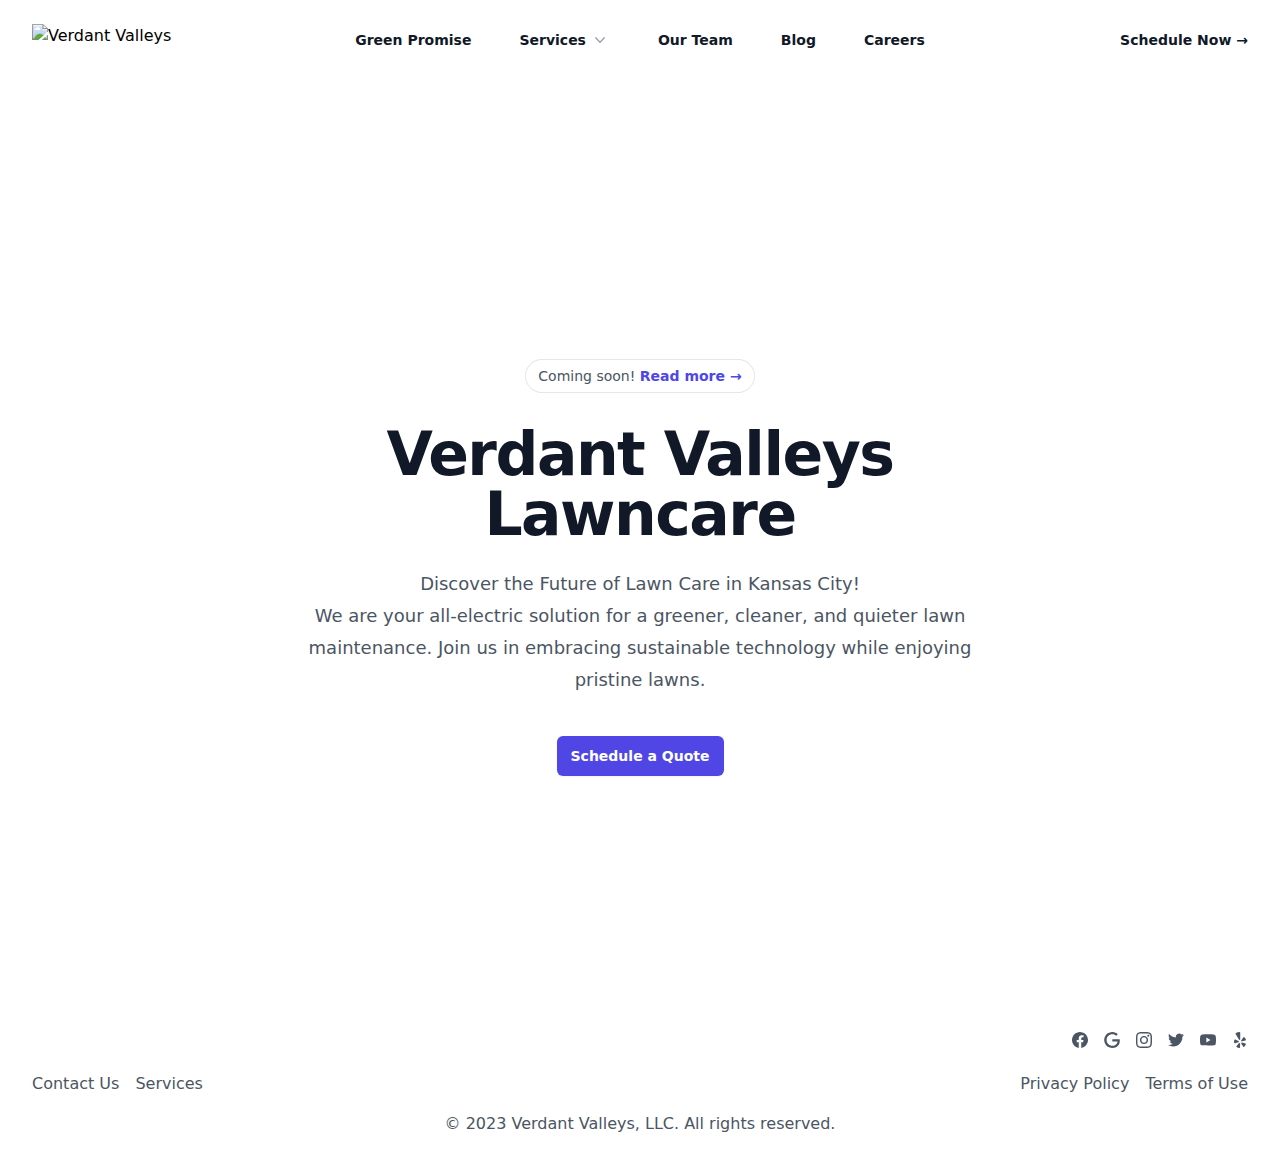
==== index.html @ 3cf2aad4 "Updates" ====
<!DOCTYPE html><html><head><meta charSet="utf-8"/><meta http-equiv="x-ua-compatible" content="ie=edge"/><meta name="viewport" content="width=device-width, initial-scale=1, shrink-to-fit=no"/><meta name="generator" content="Gatsby 5.12.3"/><style data-href="/verdantvalleyslawn/styles.fe862fe9e661f8cfde72.css" data-identity="gatsby-global-css">/*
! tailwindcss v3.3.3 | MIT License | https://tailwindcss.com
*/*,:after,:before{border:0 solid #e5e7eb;box-sizing:border-box}:after,:before{--tw-content:""}html{-webkit-text-size-adjust:100%;font-feature-settings:normal;font-family:ui-sans-serif,system-ui,-apple-system,BlinkMacSystemFont,Segoe UI,Roboto,Helvetica Neue,Arial,Noto Sans,sans-serif,Apple Color Emoji,Segoe UI Emoji,Segoe UI Symbol,Noto Color Emoji;font-variation-settings:normal;line-height:1.5;-moz-tab-size:4;-o-tab-size:4;tab-size:4}body{line-height:inherit;margin:0}hr{border-top-width:1px;color:inherit;height:0}abbr:where([title]){-webkit-text-decoration:underline dotted;text-decoration:underline dotted}h1,h2,h3,h4,h5,h6{font-size:inherit;font-weight:inherit}a{color:inherit;text-decoration:inherit}b,strong{font-weight:bolder}code,kbd,pre,samp{font-family:ui-monospace,SFMono-Regular,Menlo,Monaco,Consolas,Liberation Mono,Courier New,monospace;font-size:1em}small{font-size:80%}sub,sup{font-size:75%;line-height:0;position:relative;vertical-align:baseline}sub{bottom:-.25em}sup{top:-.5em}table{border-collapse:collapse;border-color:inherit;text-indent:0}button,input,optgroup,select,textarea{font-feature-settings:inherit;color:inherit;font-family:inherit;font-size:100%;font-variation-settings:inherit;font-weight:inherit;line-height:inherit;margin:0;padding:0}button,select{text-transform:none}[type=button],[type=reset],[type=submit],button{-webkit-appearance:button;background-color:transparent;background-image:none}:-moz-focusring{outline:auto}:-moz-ui-invalid{box-shadow:none}progress{vertical-align:baseline}::-webkit-inner-spin-button,::-webkit-outer-spin-button{height:auto}[type=search]{-webkit-appearance:textfield;outline-offset:-2px}::-webkit-search-decoration{-webkit-appearance:none}::-webkit-file-upload-button{-webkit-appearance:button;font:inherit}summary{display:list-item}blockquote,dd,dl,figure,h1,h2,h3,h4,h5,h6,hr,p,pre{margin:0}fieldset{margin:0}fieldset,legend{padding:0}menu,ol,ul{list-style:none;margin:0;padding:0}dialog{padding:0}textarea{resize:vertical}input::-moz-placeholder,textarea::-moz-placeholder{color:#9ca3af;opacity:1}input::placeholder,textarea::placeholder{color:#9ca3af;opacity:1}[role=button],button{cursor:pointer}:disabled{cursor:default}audio,canvas,embed,iframe,img,object,svg,video{display:block;vertical-align:middle}img,video{height:auto;max-width:100%}[hidden]{display:none}*,:after,:before{--tw-border-spacing-x:0;--tw-border-spacing-y:0;--tw-translate-x:0;--tw-translate-y:0;--tw-rotate:0;--tw-skew-x:0;--tw-skew-y:0;--tw-scale-x:1;--tw-scale-y:1;--tw-pan-x: ;--tw-pan-y: ;--tw-pinch-zoom: ;--tw-scroll-snap-strictness:proximity;--tw-gradient-from-position: ;--tw-gradient-via-position: ;--tw-gradient-to-position: ;--tw-ordinal: ;--tw-slashed-zero: ;--tw-numeric-figure: ;--tw-numeric-spacing: ;--tw-numeric-fraction: ;--tw-ring-inset: ;--tw-ring-offset-width:0px;--tw-ring-offset-color:#fff;--tw-ring-color:rgba(59,130,246,.5);--tw-ring-offset-shadow:0 0 #0000;--tw-ring-shadow:0 0 #0000;--tw-shadow:0 0 #0000;--tw-shadow-colored:0 0 #0000;--tw-blur: ;--tw-brightness: ;--tw-contrast: ;--tw-grayscale: ;--tw-hue-rotate: ;--tw-invert: ;--tw-saturate: ;--tw-sepia: ;--tw-drop-shadow: ;--tw-backdrop-blur: ;--tw-backdrop-brightness: ;--tw-backdrop-contrast: ;--tw-backdrop-grayscale: ;--tw-backdrop-hue-rotate: ;--tw-backdrop-invert: ;--tw-backdrop-opacity: ;--tw-backdrop-saturate: ;--tw-backdrop-sepia: }::backdrop{--tw-border-spacing-x:0;--tw-border-spacing-y:0;--tw-translate-x:0;--tw-translate-y:0;--tw-rotate:0;--tw-skew-x:0;--tw-skew-y:0;--tw-scale-x:1;--tw-scale-y:1;--tw-pan-x: ;--tw-pan-y: ;--tw-pinch-zoom: ;--tw-scroll-snap-strictness:proximity;--tw-gradient-from-position: ;--tw-gradient-via-position: ;--tw-gradient-to-position: ;--tw-ordinal: ;--tw-slashed-zero: ;--tw-numeric-figure: ;--tw-numeric-spacing: ;--tw-numeric-fraction: ;--tw-ring-inset: ;--tw-ring-offset-width:0px;--tw-ring-offset-color:#fff;--tw-ring-color:rgba(59,130,246,.5);--tw-ring-offset-shadow:0 0 #0000;--tw-ring-shadow:0 0 #0000;--tw-shadow:0 0 #0000;--tw-shadow-colored:0 0 #0000;--tw-blur: ;--tw-brightness: ;--tw-contrast: ;--tw-grayscale: ;--tw-hue-rotate: ;--tw-invert: ;--tw-saturate: ;--tw-sepia: ;--tw-drop-shadow: ;--tw-backdrop-blur: ;--tw-backdrop-brightness: ;--tw-backdrop-contrast: ;--tw-backdrop-grayscale: ;--tw-backdrop-hue-rotate: ;--tw-backdrop-invert: ;--tw-backdrop-opacity: ;--tw-backdrop-saturate: ;--tw-backdrop-sepia: }.container{width:100%}@media (min-width:640px){.container{max-width:640px}}@media (min-width:768px){.container{max-width:768px}}@media (min-width:1024px){.container{max-width:1024px}}@media (min-width:1280px){.container{max-width:1280px}}@media (min-width:1536px){.container{max-width:1536px}}.sr-only{clip:rect(0,0,0,0);border-width:0;height:1px;margin:-1px;overflow:hidden;padding:0;position:absolute;white-space:nowrap;width:1px}.fixed{position:fixed}.absolute{position:absolute}.relative{position:relative}.inset-0{inset:0}.inset-y-0{bottom:0;top:0}.-left-8{left:-2rem}.right-0{right:0}.top-full{top:100%}.isolate{isolation:isolate}.z-10{z-index:10}.-m-1{margin:-.25rem}.-m-1\.5{margin:-.375rem}.-m-2{margin:-.5rem}.-m-2\.5{margin:-.625rem}.-mx-3{margin-left:-.75rem;margin-right:-.75rem}.-my-6{margin-bottom:-1.5rem;margin-top:-1.5rem}.mx-auto{margin-left:auto;margin-right:auto}.mb-4{margin-bottom:1rem}.mt-1{margin-top:.25rem}.mt-10{margin-top:2.5rem}.mt-2{margin-top:.5rem}.mt-3{margin-top:.75rem}.mt-6{margin-top:1.5rem}.block{display:block}.flex{display:flex}.inline-flex{display:inline-flex}.flow-root{display:flow-root}.grid{display:grid}.hidden{display:none}.h-11{height:2.75rem}.h-5{height:1.25rem}.h-6{height:1.5rem}.h-8{height:2rem}.min-h-screen{min-height:100vh}.w-11{width:2.75rem}.w-5{width:1.25rem}.w-6{width:1.5rem}.w-auto{width:auto}.w-full{width:100%}.w-screen{width:100vw}.max-w-2xl{max-width:42rem}.max-w-7xl{max-width:80rem}.max-w-md{max-width:28rem}.flex-auto{flex:1 1 auto}.flex-none{flex:none}.flex-grow{flex-grow:1}.translate-y-0{--tw-translate-y:0px}.translate-y-0,.translate-y-1{transform:translate(var(--tw-translate-x),var(--tw-translate-y)) rotate(var(--tw-rotate)) skewX(var(--tw-skew-x)) skewY(var(--tw-skew-y)) scaleX(var(--tw-scale-x)) scaleY(var(--tw-scale-y))}.translate-y-1{--tw-translate-y:0.25rem}.rotate-180{--tw-rotate:180deg;transform:translate(var(--tw-translate-x),var(--tw-translate-y)) rotate(var(--tw-rotate)) skewX(var(--tw-skew-x)) skewY(var(--tw-skew-y)) scaleX(var(--tw-scale-x)) scaleY(var(--tw-scale-y))}.grid-cols-2{grid-template-columns:repeat(2,minmax(0,1fr))}.flex-col{flex-direction:column}.items-center{align-items:center}.justify-center{justify-content:center}.justify-between{justify-content:space-between}.gap-x-1{-moz-column-gap:.25rem;column-gap:.25rem}.gap-x-2{-moz-column-gap:.5rem;column-gap:.5rem}.gap-x-2\.5{-moz-column-gap:.625rem;column-gap:.625rem}.gap-x-6{-moz-column-gap:1.5rem;column-gap:1.5rem}.space-x-4>:not([hidden])~:not([hidden]){--tw-space-x-reverse:0;margin-left:calc(1rem*(1 - var(--tw-space-x-reverse)));margin-right:calc(1rem*var(--tw-space-x-reverse))}.space-y-2>:not([hidden])~:not([hidden]){--tw-space-y-reverse:0;margin-bottom:calc(.5rem*var(--tw-space-y-reverse));margin-top:calc(.5rem*(1 - var(--tw-space-y-reverse)))}.divide-x>:not([hidden])~:not([hidden]){--tw-divide-x-reverse:0;border-left-width:calc(1px*(1 - var(--tw-divide-x-reverse)));border-right-width:calc(1px*var(--tw-divide-x-reverse))}.divide-y>:not([hidden])~:not([hidden]){--tw-divide-y-reverse:0;border-bottom-width:calc(1px*var(--tw-divide-y-reverse));border-top-width:calc(1px*(1 - var(--tw-divide-y-reverse)))}.divide-gray-500\/10>:not([hidden])~:not([hidden]){border-color:hsla(220,9%,46%,.1)}.divide-gray-900\/5>:not([hidden])~:not([hidden]){border-color:rgba(17,24,39,.05)}.overflow-hidden{overflow:hidden}.overflow-y-auto{overflow-y:auto}.rounded-3xl{border-radius:1.5rem}.rounded-full{border-radius:9999px}.rounded-lg{border-radius:.5rem}.rounded-md{border-radius:.375rem}.bg-gray-50{--tw-bg-opacity:1;background-color:rgb(249 250 251/var(--tw-bg-opacity))}.bg-indigo-600{--tw-bg-opacity:1;background-color:rgb(79 70 229/var(--tw-bg-opacity))}.bg-white{--tw-bg-opacity:1;background-color:rgb(255 255 255/var(--tw-bg-opacity))}.bg-gradient-to-r{background-image:linear-gradient(to right,var(--tw-gradient-stops))}.from-blue-500{--tw-gradient-from:#3b82f6 var(--tw-gradient-from-position);--tw-gradient-to:rgba(59,130,246,0) var(--tw-gradient-to-position);--tw-gradient-stops:var(--tw-gradient-from),var(--tw-gradient-to)}.to-purple-500{--tw-gradient-to:#a855f7 var(--tw-gradient-to-position)}.p-1{padding:.25rem}.p-1\.5{padding:.375rem}.p-2{padding:.5rem}.p-2\.5{padding:.625rem}.p-3{padding:.75rem}.p-4{padding:1rem}.p-6{padding:1.5rem}.p-8{padding:2rem}.px-3{padding-left:.75rem;padding-right:.75rem}.px-3\.5{padding-left:.875rem;padding-right:.875rem}.px-6{padding-left:1.5rem;padding-right:1.5rem}.py-1{padding-bottom:.25rem;padding-top:.25rem}.py-2{padding-bottom:.5rem;padding-top:.5rem}.py-2\.5{padding-bottom:.625rem;padding-top:.625rem}.py-32{padding-bottom:8rem;padding-top:8rem}.py-6{padding-bottom:1.5rem;padding-top:1.5rem}.pb-4{padding-bottom:1rem}.pl-3{padding-left:.75rem}.pl-6{padding-left:1.5rem}.pr-3{padding-right:.75rem}.pr-3\.5{padding-right:.875rem}.pt-14{padding-top:3.5rem}.pt-4{padding-top:1rem}.text-center{text-align:center}.text-2xl{font-size:1.5rem;line-height:2rem}.text-4xl{font-size:2.25rem;line-height:2.5rem}.text-6xl{font-size:3.75rem;line-height:1}.text-base{font-size:1rem;line-height:1.5rem}.text-lg{font-size:1.125rem;line-height:1.75rem}.text-sm{font-size:.875rem;line-height:1.25rem}.font-bold{font-weight:700}.font-semibold{font-weight:600}.leading-6{line-height:1.5rem}.leading-7{line-height:1.75rem}.leading-8{line-height:2rem}.tracking-tight{letter-spacing:-.025em}.text-blue-300{--tw-text-opacity:1;color:rgb(147 197 253/var(--tw-text-opacity))}.text-gray-400{--tw-text-opacity:1;color:rgb(156 163 175/var(--tw-text-opacity))}.text-gray-600{--tw-text-opacity:1;color:rgb(75 85 99/var(--tw-text-opacity))}.text-gray-700{--tw-text-opacity:1;color:rgb(55 65 81/var(--tw-text-opacity))}.text-gray-900{--tw-text-opacity:1;color:rgb(17 24 39/var(--tw-text-opacity))}.text-indigo-600{--tw-text-opacity:1;color:rgb(79 70 229/var(--tw-text-opacity))}.text-white{--tw-text-opacity:1;color:rgb(255 255 255/var(--tw-text-opacity))}.opacity-0{opacity:0}.opacity-100{opacity:1}.shadow-lg{--tw-shadow:0 10px 15px -3px rgba(0,0,0,.1),0 4px 6px -4px rgba(0,0,0,.1);--tw-shadow-colored:0 10px 15px -3px var(--tw-shadow-color),0 4px 6px -4px var(--tw-shadow-color)}.shadow-lg,.shadow-sm{box-shadow:var(--tw-ring-offset-shadow,0 0 #0000),var(--tw-ring-shadow,0 0 #0000),var(--tw-shadow)}.shadow-sm{--tw-shadow:0 1px 2px 0 rgba(0,0,0,.05);--tw-shadow-colored:0 1px 2px 0 var(--tw-shadow-color)}.ring-1{--tw-ring-offset-shadow:var(--tw-ring-inset) 0 0 0 var(--tw-ring-offset-width) var(--tw-ring-offset-color);--tw-ring-shadow:var(--tw-ring-inset) 0 0 0 calc(1px + var(--tw-ring-offset-width)) var(--tw-ring-color);box-shadow:var(--tw-ring-offset-shadow),var(--tw-ring-shadow),var(--tw-shadow,0 0 #0000)}.ring-gray-900\/10{--tw-ring-color:rgba(17,24,39,.1)}.ring-gray-900\/5{--tw-ring-color:rgba(17,24,39,.05)}.filter{filter:var(--tw-blur) var(--tw-brightness) var(--tw-contrast) var(--tw-grayscale) var(--tw-hue-rotate) var(--tw-invert) var(--tw-saturate) var(--tw-sepia) var(--tw-drop-shadow)}.transition{transition-property:color,background-color,border-color,text-decoration-color,fill,stroke,opacity,box-shadow,transform,filter,-webkit-backdrop-filter;transition-property:color,background-color,border-color,text-decoration-color,fill,stroke,opacity,box-shadow,transform,filter,backdrop-filter;transition-property:color,background-color,border-color,text-decoration-color,fill,stroke,opacity,box-shadow,transform,filter,backdrop-filter,-webkit-backdrop-filter;transition-timing-function:cubic-bezier(.4,0,.2,1)}.duration-150,.transition{transition-duration:.15s}.duration-200{transition-duration:.2s}.duration-300{transition-duration:.3s}.ease-in{transition-timing-function:cubic-bezier(.4,0,1,1)}.ease-out{transition-timing-function:cubic-bezier(0,0,.2,1)}.hover\:bg-gray-100:hover{--tw-bg-opacity:1;background-color:rgb(243 244 246/var(--tw-bg-opacity))}.hover\:bg-gray-50:hover{--tw-bg-opacity:1;background-color:rgb(249 250 251/var(--tw-bg-opacity))}.hover\:bg-indigo-500:hover{--tw-bg-opacity:1;background-color:rgb(99 102 241/var(--tw-bg-opacity))}.hover\:text-indigo-400:hover{--tw-text-opacity:1;color:rgb(129 140 248/var(--tw-text-opacity))}.hover\:underline:hover{text-decoration-line:underline}.hover\:ring-gray-900\/20:hover{--tw-ring-color:rgba(17,24,39,.2)}.focus-visible\:outline:focus-visible{outline-style:solid}.focus-visible\:outline-2:focus-visible{outline-width:2px}.focus-visible\:outline-offset-2:focus-visible{outline-offset:2px}.focus-visible\:outline-indigo-600:focus-visible{outline-color:#4f46e5}.group:hover .group-hover\:bg-white{--tw-bg-opacity:1;background-color:rgb(255 255 255/var(--tw-bg-opacity))}.group:hover .group-hover\:text-indigo-600{--tw-text-opacity:1;color:rgb(79 70 229/var(--tw-text-opacity))}@media (min-width:640px){.sm\:mb-8{margin-bottom:2rem}.sm\:flex{display:flex}.sm\:max-w-sm{max-width:24rem}.sm\:justify-center{justify-content:center}.sm\:py-48{padding-bottom:12rem;padding-top:12rem}.sm\:text-6xl{font-size:3.75rem;line-height:1}.sm\:text-7xl{font-size:4.5rem;line-height:1}.sm\:ring-1{--tw-ring-offset-shadow:var(--tw-ring-inset) 0 0 0 var(--tw-ring-offset-width) var(--tw-ring-offset-color);--tw-ring-shadow:var(--tw-ring-inset) 0 0 0 calc(1px + var(--tw-ring-offset-width)) var(--tw-ring-color);box-shadow:var(--tw-ring-offset-shadow),var(--tw-ring-shadow),var(--tw-shadow,0 0 #0000)}.sm\:ring-gray-900\/10{--tw-ring-color:rgba(17,24,39,.1)}}@media (min-width:1024px){.lg\:flex{display:flex}.lg\:hidden{display:none}.lg\:flex-1{flex:1 1 0%}.lg\:justify-end{justify-content:flex-end}.lg\:gap-x-12{-moz-column-gap:3rem;column-gap:3rem}.lg\:px-8{padding-left:2rem;padding-right:2rem}.lg\:py-56{padding-bottom:14rem;padding-top:14rem}}</style><link rel="sitemap" type="application/xml" href="/verdantvalleyslawn/sitemap-index.xml"/><link rel="icon" href="/verdantvalleyslawn/favicon-32x32.png?v=53aa06cf17e4239d0dba6ffd09854e02" type="image/png"/><link rel="manifest" href="/verdantvalleyslawn/manifest.webmanifest" crossorigin="anonymous"/><link rel="apple-touch-icon" sizes="48x48" href="/verdantvalleyslawn/icons/icon-48x48.png?v=53aa06cf17e4239d0dba6ffd09854e02"/><link rel="apple-touch-icon" sizes="72x72" href="/verdantvalleyslawn/icons/icon-72x72.png?v=53aa06cf17e4239d0dba6ffd09854e02"/><link rel="apple-touch-icon" sizes="96x96" href="/verdantvalleyslawn/icons/icon-96x96.png?v=53aa06cf17e4239d0dba6ffd09854e02"/><link rel="apple-touch-icon" sizes="144x144" href="/verdantvalleyslawn/icons/icon-144x144.png?v=53aa06cf17e4239d0dba6ffd09854e02"/><link rel="apple-touch-icon" sizes="192x192" href="/verdantvalleyslawn/icons/icon-192x192.png?v=53aa06cf17e4239d0dba6ffd09854e02"/><link rel="apple-touch-icon" sizes="256x256" href="/verdantvalleyslawn/icons/icon-256x256.png?v=53aa06cf17e4239d0dba6ffd09854e02"/><link rel="apple-touch-icon" sizes="384x384" href="/verdantvalleyslawn/icons/icon-384x384.png?v=53aa06cf17e4239d0dba6ffd09854e02"/><link rel="apple-touch-icon" sizes="512x512" href="/verdantvalleyslawn/icons/icon-512x512.png?v=53aa06cf17e4239d0dba6ffd09854e02"/><title data-gatsby-head="true">Verdant Valleys, LLC</title></head><body><div id="___gatsby"><div style="outline:none" tabindex="-1" id="gatsby-focus-wrapper"><div class="flex flex-col min-h-screen"><div class="bg-white"><header><nav class="mx-auto flex max-w-7xl items-center justify-between p-6 lg:px-8" aria-label="Global"><div class="flex lg:flex-1"><a aria-current="page" class="-m-1.5 p-1.5" href="/verdantvalleyslawn/"><span class="sr-only">Verdant Valleys</span><img class="h-8 w-auto" src="https://tailwindui.com/img/logos/mark.svg?color=indigo&amp;shade=600" alt="Verdant Valleys"/></a></div><div class="flex lg:hidden"><button type="button" class="-m-2.5 inline-flex items-center justify-center rounded-md p-2.5 text-gray-700"><span class="sr-only">Open main menu</span><svg xmlns="http://www.w3.org/2000/svg" fill="none" viewBox="0 0 24 24" stroke-width="1.5" stroke="currentColor" aria-hidden="true" class="h-6 w-6"><path stroke-linecap="round" stroke-linejoin="round" d="M3.75 6.75h16.5M3.75 12h16.5m-16.5 5.25h16.5"></path></svg></button></div><div class="hidden lg:flex lg:gap-x-12"><a class="text-sm font-semibold leading-6 text-gray-900" href="/verdantvalleyslawn/green_promise/">Green Promise</a><div class="relative" data-headlessui-state=""><button class="flex items-center gap-x-1 text-sm font-semibold leading-6 text-gray-900" type="button" aria-expanded="false" data-headlessui-state="">Services<svg xmlns="http://www.w3.org/2000/svg" viewBox="0 0 20 20" fill="currentColor" aria-hidden="true" class="h-5 w-5 flex-none text-gray-400"><path fill-rule="evenodd" d="M5.23 7.21a.75.75 0 011.06.02L10 11.168l3.71-3.938a.75.75 0 111.08 1.04l-4.25 4.5a.75.75 0 01-1.08 0l-4.25-4.5a.75.75 0 01.02-1.06z" clip-rule="evenodd"></path></svg></button></div><a class="text-sm font-semibold leading-6 text-gray-900" href="/verdantvalleyslawn/ourteam/">Our Team</a><a class="text-sm font-semibold leading-6 text-gray-900" href="/verdantvalleyslawn/blog/">Blog</a><a class="text-sm font-semibold leading-6 text-gray-900" href="/verdantvalleyslawn/careers/">Careers</a></div><div style="position:fixed;top:1px;left:1px;width:1px;height:0;padding:0;margin:-1px;overflow:hidden;clip:rect(0, 0, 0, 0);white-space:nowrap;border-width:0;display:none"></div><div class="hidden lg:flex lg:flex-1 lg:justify-end"><a class="text-sm font-semibold leading-6 text-gray-900" href="/verdantvalleyslawn/schedule/">Schedule Now <span aria-hidden="true">→</span></a></div></nav><div style="position:fixed;top:1px;left:1px;width:1px;height:0;padding:0;margin:-1px;overflow:hidden;clip:rect(0, 0, 0, 0);white-space:nowrap;border-width:0;display:none"></div></header><main class="flex-grow"><section class="relative isolate px-6 pt-14 lg:px-8"><div class="mx-auto max-w-2xl py-32 sm:py-48 lg:py-56"><div class="hidden sm:mb-8 sm:flex sm:justify-center"><div class="relative rounded-full px-3 py-1 text-sm leading-6 text-gray-600 ring-1 ring-gray-900/10 hover:ring-gray-900/20">Coming soon!<!-- --> <a href="#" class="font-semibold text-indigo-600"><span class="absolute inset-0" aria-hidden="true"></span>Read more <span aria-hidden="true">→</span></a></div></div><div class="text-center"><h1 class="text-4xl font-bold tracking-tight text-gray-900 sm:text-6xl">Verdant Valleys Lawncare</h1><p class="mt-6 text-lg leading-8 text-gray-600">Discover the Future of Lawn Care in Kansas City! <br/>We are your all-electric solution for a greener, cleaner, and quieter lawn maintenance. Join us in embracing sustainable technology while enjoying pristine lawns.</p><div class="mt-10 flex items-center justify-center gap-x-6"><a href="#" class="rounded-md bg-indigo-600 px-3.5 py-2.5 text-sm font-semibold text-white shadow-sm hover:bg-indigo-500 focus-visible:outline focus-visible:outline-2 focus-visible:outline-offset-2 focus-visible:outline-indigo-600">Schedule a Quote</a></div></div></div></section></main><footer><div class="mx-auto flex max-w-7xl items-center justify-between p-6 lg:px-8" aria-label="Global"><div class="container mx-auto"><div class="flex justify-between items-center pb-4"><a aria-current="page" class="-m-1.5 p-1.5" href="/verdantvalleyslawn/"><span class="sr-only">Verdant Valleys</span><img class="h-8 w-auto" src="https://tailwindui.com/img/logos/mark.svg?color=indigo&amp;shade=600" alt=""/></a><div class="flex space-x-4"><a href="https://facebook.com/facebook-username" class="text-gray-600 hover:text-indigo-400 transition duration-300"> <svg stroke="currentColor" fill="currentColor" stroke-width="0" role="img" viewBox="0 0 24 24" height="1em" width="1em" xmlns="http://www.w3.org/2000/svg"><title></title><path d="M24 12.073c0-6.627-5.373-12-12-12s-12 5.373-12 12c0 5.99 4.388 10.954 10.125 11.854v-8.385H7.078v-3.47h3.047V9.43c0-3.007 1.792-4.669 4.533-4.669 1.312 0 2.686.235 2.686.235v2.953H15.83c-1.491 0-1.956.925-1.956 1.874v2.25h3.328l-.532 3.47h-2.796v8.385C19.612 23.027 24 18.062 24 12.073z"></path></svg><span class="sr-only">Facebook</span></a><a href="https://google.com/google-username" class="text-gray-600 hover:text-indigo-400 transition duration-300"> <svg stroke="currentColor" fill="currentColor" stroke-width="0" role="img" viewBox="0 0 24 24" height="1em" width="1em" xmlns="http://www.w3.org/2000/svg"><title></title><path d="M12.48 10.92v3.28h7.84c-.24 1.84-.853 3.187-1.787 4.133-1.147 1.147-2.933 2.4-6.053 2.4-4.827 0-8.6-3.893-8.6-8.72s3.773-8.72 8.6-8.72c2.6 0 4.507 1.027 5.907 2.347l2.307-2.307C18.747 1.44 16.133 0 12.48 0 5.867 0 .307 5.387.307 12s5.56 12 12.173 12c3.573 0 6.267-1.173 8.373-3.36 2.16-2.16 2.84-5.213 2.84-7.667 0-.76-.053-1.467-.173-2.053H12.48z"></path></svg><span class="sr-only">Google</span></a><a href="https://instagram.com/instagram-username" class="text-gray-600 hover:text-indigo-400 transition duration-300"> <svg stroke="currentColor" fill="currentColor" stroke-width="0" role="img" viewBox="0 0 24 24" height="1em" width="1em" xmlns="http://www.w3.org/2000/svg"><title></title><path d="M12 0C8.74 0 8.333.015 7.053.072 5.775.132 4.905.333 4.14.63c-.789.306-1.459.717-2.126 1.384S.935 3.35.63 4.14C.333 4.905.131 5.775.072 7.053.012 8.333 0 8.74 0 12s.015 3.667.072 4.947c.06 1.277.261 2.148.558 2.913.306.788.717 1.459 1.384 2.126.667.666 1.336 1.079 2.126 1.384.766.296 1.636.499 2.913.558C8.333 23.988 8.74 24 12 24s3.667-.015 4.947-.072c1.277-.06 2.148-.262 2.913-.558.788-.306 1.459-.718 2.126-1.384.666-.667 1.079-1.335 1.384-2.126.296-.765.499-1.636.558-2.913.06-1.28.072-1.687.072-4.947s-.015-3.667-.072-4.947c-.06-1.277-.262-2.149-.558-2.913-.306-.789-.718-1.459-1.384-2.126C21.319 1.347 20.651.935 19.86.63c-.765-.297-1.636-.499-2.913-.558C15.667.012 15.26 0 12 0zm0 2.16c3.203 0 3.585.016 4.85.071 1.17.055 1.805.249 2.227.415.562.217.96.477 1.382.896.419.42.679.819.896 1.381.164.422.36 1.057.413 2.227.057 1.266.07 1.646.07 4.85s-.015 3.585-.074 4.85c-.061 1.17-.256 1.805-.421 2.227-.224.562-.479.96-.899 1.382-.419.419-.824.679-1.38.896-.42.164-1.065.36-2.235.413-1.274.057-1.649.07-4.859.07-3.211 0-3.586-.015-4.859-.074-1.171-.061-1.816-.256-2.236-.421-.569-.224-.96-.479-1.379-.899-.421-.419-.69-.824-.9-1.38-.165-.42-.359-1.065-.42-2.235-.045-1.26-.061-1.649-.061-4.844 0-3.196.016-3.586.061-4.861.061-1.17.255-1.814.42-2.234.21-.57.479-.96.9-1.381.419-.419.81-.689 1.379-.898.42-.166 1.051-.361 2.221-.421 1.275-.045 1.65-.06 4.859-.06l.045.03zm0 3.678c-3.405 0-6.162 2.76-6.162 6.162 0 3.405 2.76 6.162 6.162 6.162 3.405 0 6.162-2.76 6.162-6.162 0-3.405-2.76-6.162-6.162-6.162zM12 16c-2.21 0-4-1.79-4-4s1.79-4 4-4 4 1.79 4 4-1.79 4-4 4zm7.846-10.405c0 .795-.646 1.44-1.44 1.44-.795 0-1.44-.646-1.44-1.44 0-.794.646-1.439 1.44-1.439.793-.001 1.44.645 1.44 1.439z"></path></svg><span class="sr-only">Instagram</span></a><a href="https://twitter.com/twitter-username" class="text-gray-600 hover:text-indigo-400 transition duration-300"> <svg stroke="currentColor" fill="currentColor" stroke-width="0" role="img" viewBox="0 0 24 24" height="1em" width="1em" xmlns="http://www.w3.org/2000/svg"><title></title><path d="M23.953 4.57a10 10 0 01-2.825.775 4.958 4.958 0 002.163-2.723c-.951.555-2.005.959-3.127 1.184a4.92 4.92 0 00-8.384 4.482C7.69 8.095 4.067 6.13 1.64 3.162a4.822 4.822 0 00-.666 2.475c0 1.71.87 3.213 2.188 4.096a4.904 4.904 0 01-2.228-.616v.06a4.923 4.923 0 003.946 4.827 4.996 4.996 0 01-2.212.085 4.936 4.936 0 004.604 3.417 9.867 9.867 0 01-6.102 2.105c-.39 0-.779-.023-1.17-.067a13.995 13.995 0 007.557 2.209c9.053 0 13.998-7.496 13.998-13.985 0-.21 0-.42-.015-.63A9.935 9.935 0 0024 4.59z"></path></svg><span class="sr-only">Twitter</span></a><a href="https://youtube.com/youtube-username" class="text-gray-600 hover:text-indigo-400 transition duration-300"> <svg stroke="currentColor" fill="currentColor" stroke-width="0" role="img" viewBox="0 0 24 24" height="1em" width="1em" xmlns="http://www.w3.org/2000/svg"><title></title><path d="M23.498 6.186a3.016 3.016 0 0 0-2.122-2.136C19.505 3.545 12 3.545 12 3.545s-7.505 0-9.377.505A3.017 3.017 0 0 0 .502 6.186C0 8.07 0 12 0 12s0 3.93.502 5.814a3.016 3.016 0 0 0 2.122 2.136c1.871.505 9.376.505 9.376.505s7.505 0 9.377-.505a3.015 3.015 0 0 0 2.122-2.136C24 15.93 24 12 24 12s0-3.93-.502-5.814zM9.545 15.568V8.432L15.818 12l-6.273 3.568z"></path></svg><span class="sr-only">YouTube</span></a><a href="https://yelp.com/yelp-username" class="text-gray-600 hover:text-indigo-400 transition duration-300"> <svg stroke="currentColor" fill="currentColor" stroke-width="0" role="img" viewBox="0 0 24 24" height="1em" width="1em" xmlns="http://www.w3.org/2000/svg"><title></title><path d="M20.16 12.594l-4.995 1.433c-.96.276-1.74-.8-1.176-1.63l2.905-4.308a1.072 1.072 0 0 1 1.596-.206 9.194 9.194 0 0 1 2.364 3.252 1.073 1.073 0 0 1-.686 1.459zm-5.025 3.152l4.942 1.606a1.072 1.072 0 0 1 .636 1.48 9.316 9.316 0 0 1-2.47 3.169 1.073 1.073 0 0 1-1.592-.26l-2.76-4.409c-.528-.847.288-1.894 1.236-1.584zm-4.796-4.368L5.454 2.916a1.072 1.072 0 0 1 .466-1.5A14.973 14.973 0 0 1 11.184.003a1.07 1.07 0 0 1 1.153 1.068v9.768c0 1.096-1.45 1.483-1.998.535zm-.857 4.17L4.44 16.806a1.073 1.073 0 0 1-1.324-.92 9.218 9.218 0 0 1 .43-3.997 1.07 1.07 0 0 1 1.485-.62l4.668 2.279c.9.438.763 1.76-.207 2zm.886 1.477c.669-.744 1.901-.246 1.866.752l-.19 5.188a1.073 1.073 0 0 1-1.247 1.02 9.314 9.314 0 0 1-3.722-1.502 1.072 1.072 0 0 1-.187-1.6l3.477-3.864z"></path></svg><span class="sr-only">Yelp</span></a></div></div><div class="flex justify-between items-center"><div class="flex space-x-4"><a class="text-gray-600 hover:text-indigo-400 transition duration-300" href="/verdantvalleyslawn/contact/">Contact Us</a><a class="text-gray-600 hover:text-indigo-400 transition duration-300" href="/verdantvalleyslawn/services/">Services</a></div><div class="flex space-x-4"><a class="text-gray-600 hover:text-indigo-400 transition duration-300" href="/verdantvalleyslawn/privacy-policy/">Privacy Policy</a><a class="text-gray-600 hover:text-indigo-400 transition duration-300" href="/verdantvalleyslawn/terms-of-use/">Terms of Use</a></div></div><p class="text-center text-gray-600 pt-4">© 2023 Verdant Valleys, LLC. All rights reserved.</p></div></div></footer></div></div></div><div id="gatsby-announcer" style="position:absolute;top:0;width:1px;height:1px;padding:0;overflow:hidden;clip:rect(0, 0, 0, 0);white-space:nowrap;border:0" aria-live="assertive" aria-atomic="true"></div></div><script id="gatsby-script-loader">/*<![CDATA[*/window.pagePath="/";/*]]>*/</script><!-- slice-start id="_gatsby-scripts-1" -->
          <script
            id="gatsby-chunk-mapping"
          >
            window.___chunkMapping="{\"app\":[\"/app-2e32c263372ad7736b9c.js\"],\"component---src-pages-404-tsx\":[\"/component---src-pages-404-tsx-5f081e678a4f6683d1b4.js\"],\"component---src-pages-about-tsx\":[\"/component---src-pages-about-tsx-3a21862b8d9244f4262a.js\"],\"component---src-pages-index-tsx\":[\"/component---src-pages-index-tsx-8542200b50a09daec035.js\"],\"component---src-pages-ourteam-tsx\":[\"/component---src-pages-ourteam-tsx-3612665c8bb9008b2342.js\"]}";
          </script>
        <script>window.___webpackCompilationHash="91200b98da6ef228f56b";</script><script src="/verdantvalleyslawn/webpack-runtime-cff91f6f04cd247767b4.js" async></script><script src="/verdantvalleyslawn/framework-32abab76fab7539c9b89.js" async></script><script src="/verdantvalleyslawn/app-2e32c263372ad7736b9c.js" async></script><!-- slice-end id="_gatsby-scripts-1" --></body></html>
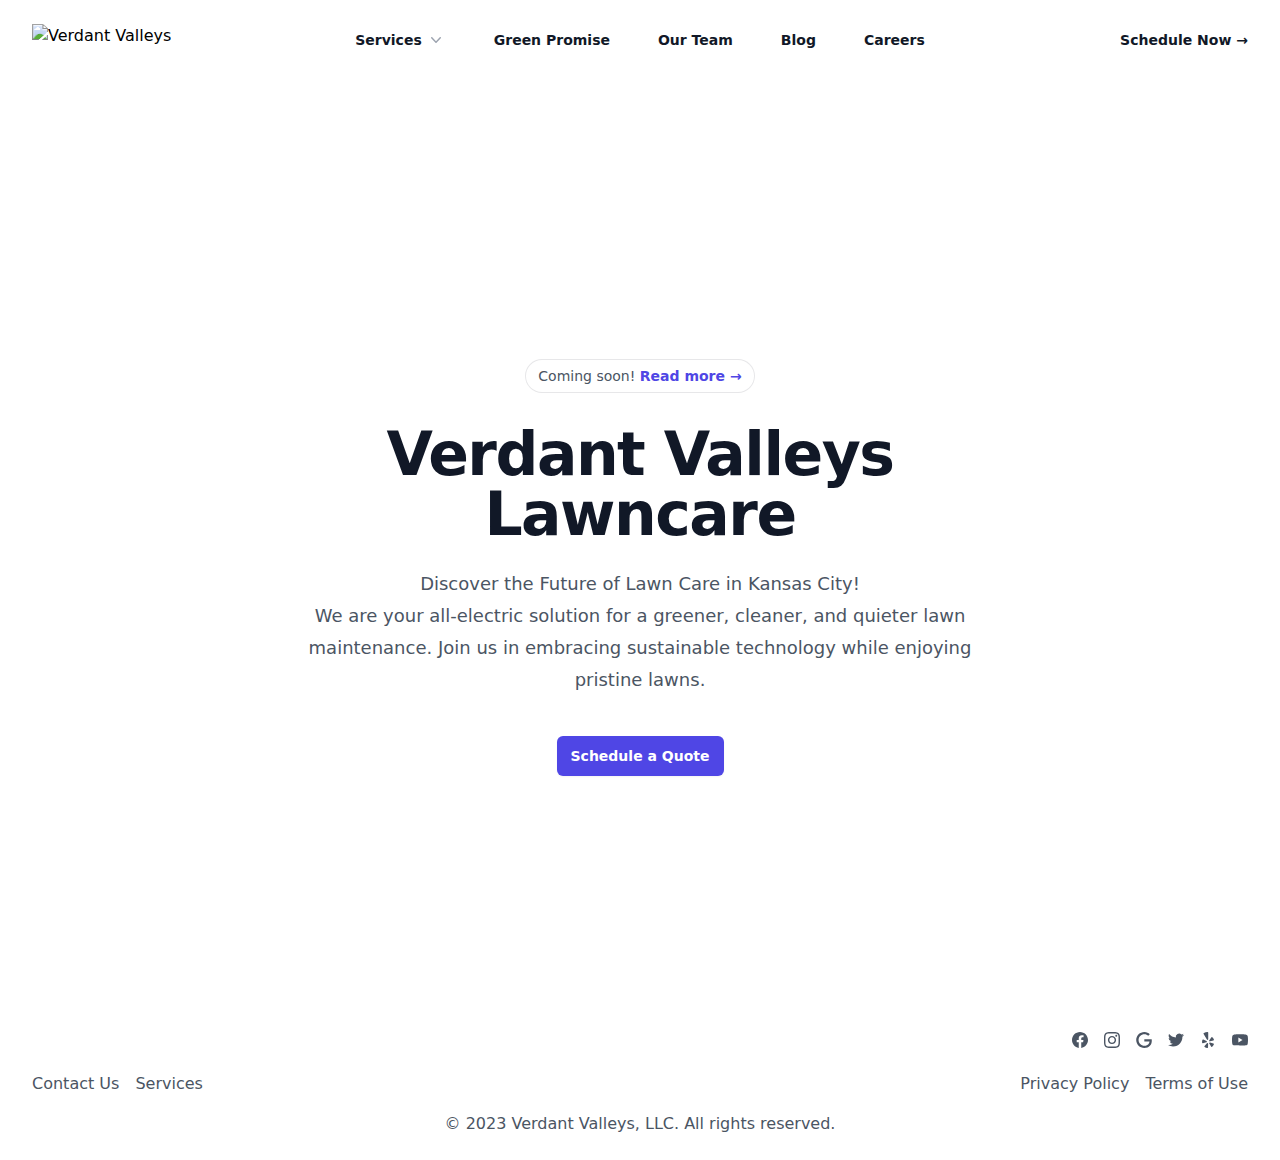
==== commit 6388cb57: "Updates" ====
--- a/index.html
+++ b/index.html
@@ -1,9 +1,9 @@
-<!DOCTYPE html><html><head><meta charSet="utf-8"/><meta http-equiv="x-ua-compatible" content="ie=edge"/><meta name="viewport" content="width=device-width, initial-scale=1, shrink-to-fit=no"/><meta name="generator" content="Gatsby 5.12.3"/><style data-href="/verdantvalleyslawn/styles.fe862fe9e661f8cfde72.css" data-identity="gatsby-global-css">/*
+<!DOCTYPE html><html><head><meta charSet="utf-8"/><meta http-equiv="x-ua-compatible" content="ie=edge"/><meta name="viewport" content="width=device-width, initial-scale=1, shrink-to-fit=no"/><meta name="generator" content="Gatsby 5.12.3"/><style data-href="/styles.cd44f3d5fdef78d779bd.css" data-identity="gatsby-global-css">/*
 ! tailwindcss v3.3.3 | MIT License | https://tailwindcss.com
-*/*,:after,:before{border:0 solid #e5e7eb;box-sizing:border-box}:after,:before{--tw-content:""}html{-webkit-text-size-adjust:100%;font-feature-settings:normal;font-family:ui-sans-serif,system-ui,-apple-system,BlinkMacSystemFont,Segoe UI,Roboto,Helvetica Neue,Arial,Noto Sans,sans-serif,Apple Color Emoji,Segoe UI Emoji,Segoe UI Symbol,Noto Color Emoji;font-variation-settings:normal;line-height:1.5;-moz-tab-size:4;-o-tab-size:4;tab-size:4}body{line-height:inherit;margin:0}hr{border-top-width:1px;color:inherit;height:0}abbr:where([title]){-webkit-text-decoration:underline dotted;text-decoration:underline dotted}h1,h2,h3,h4,h5,h6{font-size:inherit;font-weight:inherit}a{color:inherit;text-decoration:inherit}b,strong{font-weight:bolder}code,kbd,pre,samp{font-family:ui-monospace,SFMono-Regular,Menlo,Monaco,Consolas,Liberation Mono,Courier New,monospace;font-size:1em}small{font-size:80%}sub,sup{font-size:75%;line-height:0;position:relative;vertical-align:baseline}sub{bottom:-.25em}sup{top:-.5em}table{border-collapse:collapse;border-color:inherit;text-indent:0}button,input,optgroup,select,textarea{font-feature-settings:inherit;color:inherit;font-family:inherit;font-size:100%;font-variation-settings:inherit;font-weight:inherit;line-height:inherit;margin:0;padding:0}button,select{text-transform:none}[type=button],[type=reset],[type=submit],button{-webkit-appearance:button;background-color:transparent;background-image:none}:-moz-focusring{outline:auto}:-moz-ui-invalid{box-shadow:none}progress{vertical-align:baseline}::-webkit-inner-spin-button,::-webkit-outer-spin-button{height:auto}[type=search]{-webkit-appearance:textfield;outline-offset:-2px}::-webkit-search-decoration{-webkit-appearance:none}::-webkit-file-upload-button{-webkit-appearance:button;font:inherit}summary{display:list-item}blockquote,dd,dl,figure,h1,h2,h3,h4,h5,h6,hr,p,pre{margin:0}fieldset{margin:0}fieldset,legend{padding:0}menu,ol,ul{list-style:none;margin:0;padding:0}dialog{padding:0}textarea{resize:vertical}input::-moz-placeholder,textarea::-moz-placeholder{color:#9ca3af;opacity:1}input::placeholder,textarea::placeholder{color:#9ca3af;opacity:1}[role=button],button{cursor:pointer}:disabled{cursor:default}audio,canvas,embed,iframe,img,object,svg,video{display:block;vertical-align:middle}img,video{height:auto;max-width:100%}[hidden]{display:none}*,:after,:before{--tw-border-spacing-x:0;--tw-border-spacing-y:0;--tw-translate-x:0;--tw-translate-y:0;--tw-rotate:0;--tw-skew-x:0;--tw-skew-y:0;--tw-scale-x:1;--tw-scale-y:1;--tw-pan-x: ;--tw-pan-y: ;--tw-pinch-zoom: ;--tw-scroll-snap-strictness:proximity;--tw-gradient-from-position: ;--tw-gradient-via-position: ;--tw-gradient-to-position: ;--tw-ordinal: ;--tw-slashed-zero: ;--tw-numeric-figure: ;--tw-numeric-spacing: ;--tw-numeric-fraction: ;--tw-ring-inset: ;--tw-ring-offset-width:0px;--tw-ring-offset-color:#fff;--tw-ring-color:rgba(59,130,246,.5);--tw-ring-offset-shadow:0 0 #0000;--tw-ring-shadow:0 0 #0000;--tw-shadow:0 0 #0000;--tw-shadow-colored:0 0 #0000;--tw-blur: ;--tw-brightness: ;--tw-contrast: ;--tw-grayscale: ;--tw-hue-rotate: ;--tw-invert: ;--tw-saturate: ;--tw-sepia: ;--tw-drop-shadow: ;--tw-backdrop-blur: ;--tw-backdrop-brightness: ;--tw-backdrop-contrast: ;--tw-backdrop-grayscale: ;--tw-backdrop-hue-rotate: ;--tw-backdrop-invert: ;--tw-backdrop-opacity: ;--tw-backdrop-saturate: ;--tw-backdrop-sepia: }::backdrop{--tw-border-spacing-x:0;--tw-border-spacing-y:0;--tw-translate-x:0;--tw-translate-y:0;--tw-rotate:0;--tw-skew-x:0;--tw-skew-y:0;--tw-scale-x:1;--tw-scale-y:1;--tw-pan-x: ;--tw-pan-y: ;--tw-pinch-zoom: ;--tw-scroll-snap-strictness:proximity;--tw-gradient-from-position: ;--tw-gradient-via-position: ;--tw-gradient-to-position: ;--tw-ordinal: ;--tw-slashed-zero: ;--tw-numeric-figure: ;--tw-numeric-spacing: ;--tw-numeric-fraction: ;--tw-ring-inset: ;--tw-ring-offset-width:0px;--tw-ring-offset-color:#fff;--tw-ring-color:rgba(59,130,246,.5);--tw-ring-offset-shadow:0 0 #0000;--tw-ring-shadow:0 0 #0000;--tw-shadow:0 0 #0000;--tw-shadow-colored:0 0 #0000;--tw-blur: ;--tw-brightness: ;--tw-contrast: ;--tw-grayscale: ;--tw-hue-rotate: ;--tw-invert: ;--tw-saturate: ;--tw-sepia: ;--tw-drop-shadow: ;--tw-backdrop-blur: ;--tw-backdrop-brightness: ;--tw-backdrop-contrast: ;--tw-backdrop-grayscale: ;--tw-backdrop-hue-rotate: ;--tw-backdrop-invert: ;--tw-backdrop-opacity: ;--tw-backdrop-saturate: ;--tw-backdrop-sepia: }.container{width:100%}@media (min-width:640px){.container{max-width:640px}}@media (min-width:768px){.container{max-width:768px}}@media (min-width:1024px){.container{max-width:1024px}}@media (min-width:1280px){.container{max-width:1280px}}@media (min-width:1536px){.container{max-width:1536px}}.sr-only{clip:rect(0,0,0,0);border-width:0;height:1px;margin:-1px;overflow:hidden;padding:0;position:absolute;white-space:nowrap;width:1px}.fixed{position:fixed}.absolute{position:absolute}.relative{position:relative}.inset-0{inset:0}.inset-y-0{bottom:0;top:0}.-left-8{left:-2rem}.right-0{right:0}.top-full{top:100%}.isolate{isolation:isolate}.z-10{z-index:10}.-m-1{margin:-.25rem}.-m-1\.5{margin:-.375rem}.-m-2{margin:-.5rem}.-m-2\.5{margin:-.625rem}.-mx-3{margin-left:-.75rem;margin-right:-.75rem}.-my-6{margin-bottom:-1.5rem;margin-top:-1.5rem}.mx-auto{margin-left:auto;margin-right:auto}.mb-4{margin-bottom:1rem}.mt-1{margin-top:.25rem}.mt-10{margin-top:2.5rem}.mt-2{margin-top:.5rem}.mt-3{margin-top:.75rem}.mt-6{margin-top:1.5rem}.block{display:block}.flex{display:flex}.inline-flex{display:inline-flex}.flow-root{display:flow-root}.grid{display:grid}.hidden{display:none}.h-11{height:2.75rem}.h-5{height:1.25rem}.h-6{height:1.5rem}.h-8{height:2rem}.min-h-screen{min-height:100vh}.w-11{width:2.75rem}.w-5{width:1.25rem}.w-6{width:1.5rem}.w-auto{width:auto}.w-full{width:100%}.w-screen{width:100vw}.max-w-2xl{max-width:42rem}.max-w-7xl{max-width:80rem}.max-w-md{max-width:28rem}.flex-auto{flex:1 1 auto}.flex-none{flex:none}.flex-grow{flex-grow:1}.translate-y-0{--tw-translate-y:0px}.translate-y-0,.translate-y-1{transform:translate(var(--tw-translate-x),var(--tw-translate-y)) rotate(var(--tw-rotate)) skewX(var(--tw-skew-x)) skewY(var(--tw-skew-y)) scaleX(var(--tw-scale-x)) scaleY(var(--tw-scale-y))}.translate-y-1{--tw-translate-y:0.25rem}.rotate-180{--tw-rotate:180deg;transform:translate(var(--tw-translate-x),var(--tw-translate-y)) rotate(var(--tw-rotate)) skewX(var(--tw-skew-x)) skewY(var(--tw-skew-y)) scaleX(var(--tw-scale-x)) scaleY(var(--tw-scale-y))}.grid-cols-2{grid-template-columns:repeat(2,minmax(0,1fr))}.flex-col{flex-direction:column}.items-center{align-items:center}.justify-center{justify-content:center}.justify-between{justify-content:space-between}.gap-x-1{-moz-column-gap:.25rem;column-gap:.25rem}.gap-x-2{-moz-column-gap:.5rem;column-gap:.5rem}.gap-x-2\.5{-moz-column-gap:.625rem;column-gap:.625rem}.gap-x-6{-moz-column-gap:1.5rem;column-gap:1.5rem}.space-x-4>:not([hidden])~:not([hidden]){--tw-space-x-reverse:0;margin-left:calc(1rem*(1 - var(--tw-space-x-reverse)));margin-right:calc(1rem*var(--tw-space-x-reverse))}.space-y-2>:not([hidden])~:not([hidden]){--tw-space-y-reverse:0;margin-bottom:calc(.5rem*var(--tw-space-y-reverse));margin-top:calc(.5rem*(1 - var(--tw-space-y-reverse)))}.divide-x>:not([hidden])~:not([hidden]){--tw-divide-x-reverse:0;border-left-width:calc(1px*(1 - var(--tw-divide-x-reverse)));border-right-width:calc(1px*var(--tw-divide-x-reverse))}.divide-y>:not([hidden])~:not([hidden]){--tw-divide-y-reverse:0;border-bottom-width:calc(1px*var(--tw-divide-y-reverse));border-top-width:calc(1px*(1 - var(--tw-divide-y-reverse)))}.divide-gray-500\/10>:not([hidden])~:not([hidden]){border-color:hsla(220,9%,46%,.1)}.divide-gray-900\/5>:not([hidden])~:not([hidden]){border-color:rgba(17,24,39,.05)}.overflow-hidden{overflow:hidden}.overflow-y-auto{overflow-y:auto}.rounded-3xl{border-radius:1.5rem}.rounded-full{border-radius:9999px}.rounded-lg{border-radius:.5rem}.rounded-md{border-radius:.375rem}.bg-gray-50{--tw-bg-opacity:1;background-color:rgb(249 250 251/var(--tw-bg-opacity))}.bg-indigo-600{--tw-bg-opacity:1;background-color:rgb(79 70 229/var(--tw-bg-opacity))}.bg-white{--tw-bg-opacity:1;background-color:rgb(255 255 255/var(--tw-bg-opacity))}.bg-gradient-to-r{background-image:linear-gradient(to right,var(--tw-gradient-stops))}.from-blue-500{--tw-gradient-from:#3b82f6 var(--tw-gradient-from-position);--tw-gradient-to:rgba(59,130,246,0) var(--tw-gradient-to-position);--tw-gradient-stops:var(--tw-gradient-from),var(--tw-gradient-to)}.to-purple-500{--tw-gradient-to:#a855f7 var(--tw-gradient-to-position)}.p-1{padding:.25rem}.p-1\.5{padding:.375rem}.p-2{padding:.5rem}.p-2\.5{padding:.625rem}.p-3{padding:.75rem}.p-4{padding:1rem}.p-6{padding:1.5rem}.p-8{padding:2rem}.px-3{padding-left:.75rem;padding-right:.75rem}.px-3\.5{padding-left:.875rem;padding-right:.875rem}.px-6{padding-left:1.5rem;padding-right:1.5rem}.py-1{padding-bottom:.25rem;padding-top:.25rem}.py-2{padding-bottom:.5rem;padding-top:.5rem}.py-2\.5{padding-bottom:.625rem;padding-top:.625rem}.py-32{padding-bottom:8rem;padding-top:8rem}.py-6{padding-bottom:1.5rem;padding-top:1.5rem}.pb-4{padding-bottom:1rem}.pl-3{padding-left:.75rem}.pl-6{padding-left:1.5rem}.pr-3{padding-right:.75rem}.pr-3\.5{padding-right:.875rem}.pt-14{padding-top:3.5rem}.pt-4{padding-top:1rem}.text-center{text-align:center}.text-2xl{font-size:1.5rem;line-height:2rem}.text-4xl{font-size:2.25rem;line-height:2.5rem}.text-6xl{font-size:3.75rem;line-height:1}.text-base{font-size:1rem;line-height:1.5rem}.text-lg{font-size:1.125rem;line-height:1.75rem}.text-sm{font-size:.875rem;line-height:1.25rem}.font-bold{font-weight:700}.font-semibold{font-weight:600}.leading-6{line-height:1.5rem}.leading-7{line-height:1.75rem}.leading-8{line-height:2rem}.tracking-tight{letter-spacing:-.025em}.text-blue-300{--tw-text-opacity:1;color:rgb(147 197 253/var(--tw-text-opacity))}.text-gray-400{--tw-text-opacity:1;color:rgb(156 163 175/var(--tw-text-opacity))}.text-gray-600{--tw-text-opacity:1;color:rgb(75 85 99/var(--tw-text-opacity))}.text-gray-700{--tw-text-opacity:1;color:rgb(55 65 81/var(--tw-text-opacity))}.text-gray-900{--tw-text-opacity:1;color:rgb(17 24 39/var(--tw-text-opacity))}.text-indigo-600{--tw-text-opacity:1;color:rgb(79 70 229/var(--tw-text-opacity))}.text-white{--tw-text-opacity:1;color:rgb(255 255 255/var(--tw-text-opacity))}.opacity-0{opacity:0}.opacity-100{opacity:1}.shadow-lg{--tw-shadow:0 10px 15px -3px rgba(0,0,0,.1),0 4px 6px -4px rgba(0,0,0,.1);--tw-shadow-colored:0 10px 15px -3px var(--tw-shadow-color),0 4px 6px -4px var(--tw-shadow-color)}.shadow-lg,.shadow-sm{box-shadow:var(--tw-ring-offset-shadow,0 0 #0000),var(--tw-ring-shadow,0 0 #0000),var(--tw-shadow)}.shadow-sm{--tw-shadow:0 1px 2px 0 rgba(0,0,0,.05);--tw-shadow-colored:0 1px 2px 0 var(--tw-shadow-color)}.ring-1{--tw-ring-offset-shadow:var(--tw-ring-inset) 0 0 0 var(--tw-ring-offset-width) var(--tw-ring-offset-color);--tw-ring-shadow:var(--tw-ring-inset) 0 0 0 calc(1px + var(--tw-ring-offset-width)) var(--tw-ring-color);box-shadow:var(--tw-ring-offset-shadow),var(--tw-ring-shadow),var(--tw-shadow,0 0 #0000)}.ring-gray-900\/10{--tw-ring-color:rgba(17,24,39,.1)}.ring-gray-900\/5{--tw-ring-color:rgba(17,24,39,.05)}.filter{filter:var(--tw-blur) var(--tw-brightness) var(--tw-contrast) var(--tw-grayscale) var(--tw-hue-rotate) var(--tw-invert) var(--tw-saturate) var(--tw-sepia) var(--tw-drop-shadow)}.transition{transition-property:color,background-color,border-color,text-decoration-color,fill,stroke,opacity,box-shadow,transform,filter,-webkit-backdrop-filter;transition-property:color,background-color,border-color,text-decoration-color,fill,stroke,opacity,box-shadow,transform,filter,backdrop-filter;transition-property:color,background-color,border-color,text-decoration-color,fill,stroke,opacity,box-shadow,transform,filter,backdrop-filter,-webkit-backdrop-filter;transition-timing-function:cubic-bezier(.4,0,.2,1)}.duration-150,.transition{transition-duration:.15s}.duration-200{transition-duration:.2s}.duration-300{transition-duration:.3s}.ease-in{transition-timing-function:cubic-bezier(.4,0,1,1)}.ease-out{transition-timing-function:cubic-bezier(0,0,.2,1)}.hover\:bg-gray-100:hover{--tw-bg-opacity:1;background-color:rgb(243 244 246/var(--tw-bg-opacity))}.hover\:bg-gray-50:hover{--tw-bg-opacity:1;background-color:rgb(249 250 251/var(--tw-bg-opacity))}.hover\:bg-indigo-500:hover{--tw-bg-opacity:1;background-color:rgb(99 102 241/var(--tw-bg-opacity))}.hover\:text-indigo-400:hover{--tw-text-opacity:1;color:rgb(129 140 248/var(--tw-text-opacity))}.hover\:underline:hover{text-decoration-line:underline}.hover\:ring-gray-900\/20:hover{--tw-ring-color:rgba(17,24,39,.2)}.focus-visible\:outline:focus-visible{outline-style:solid}.focus-visible\:outline-2:focus-visible{outline-width:2px}.focus-visible\:outline-offset-2:focus-visible{outline-offset:2px}.focus-visible\:outline-indigo-600:focus-visible{outline-color:#4f46e5}.group:hover .group-hover\:bg-white{--tw-bg-opacity:1;background-color:rgb(255 255 255/var(--tw-bg-opacity))}.group:hover .group-hover\:text-indigo-600{--tw-text-opacity:1;color:rgb(79 70 229/var(--tw-text-opacity))}@media (min-width:640px){.sm\:mb-8{margin-bottom:2rem}.sm\:flex{display:flex}.sm\:max-w-sm{max-width:24rem}.sm\:justify-center{justify-content:center}.sm\:py-48{padding-bottom:12rem;padding-top:12rem}.sm\:text-6xl{font-size:3.75rem;line-height:1}.sm\:text-7xl{font-size:4.5rem;line-height:1}.sm\:ring-1{--tw-ring-offset-shadow:var(--tw-ring-inset) 0 0 0 var(--tw-ring-offset-width) var(--tw-ring-offset-color);--tw-ring-shadow:var(--tw-ring-inset) 0 0 0 calc(1px + var(--tw-ring-offset-width)) var(--tw-ring-color);box-shadow:var(--tw-ring-offset-shadow),var(--tw-ring-shadow),var(--tw-shadow,0 0 #0000)}.sm\:ring-gray-900\/10{--tw-ring-color:rgba(17,24,39,.1)}}@media (min-width:1024px){.lg\:flex{display:flex}.lg\:hidden{display:none}.lg\:flex-1{flex:1 1 0%}.lg\:justify-end{justify-content:flex-end}.lg\:gap-x-12{-moz-column-gap:3rem;column-gap:3rem}.lg\:px-8{padding-left:2rem;padding-right:2rem}.lg\:py-56{padding-bottom:14rem;padding-top:14rem}}</style><link rel="sitemap" type="application/xml" href="/verdantvalleyslawn/sitemap-index.xml"/><link rel="icon" href="/verdantvalleyslawn/favicon-32x32.png?v=53aa06cf17e4239d0dba6ffd09854e02" type="image/png"/><link rel="manifest" href="/verdantvalleyslawn/manifest.webmanifest" crossorigin="anonymous"/><link rel="apple-touch-icon" sizes="48x48" href="/verdantvalleyslawn/icons/icon-48x48.png?v=53aa06cf17e4239d0dba6ffd09854e02"/><link rel="apple-touch-icon" sizes="72x72" href="/verdantvalleyslawn/icons/icon-72x72.png?v=53aa06cf17e4239d0dba6ffd09854e02"/><link rel="apple-touch-icon" sizes="96x96" href="/verdantvalleyslawn/icons/icon-96x96.png?v=53aa06cf17e4239d0dba6ffd09854e02"/><link rel="apple-touch-icon" sizes="144x144" href="/verdantvalleyslawn/icons/icon-144x144.png?v=53aa06cf17e4239d0dba6ffd09854e02"/><link rel="apple-touch-icon" sizes="192x192" href="/verdantvalleyslawn/icons/icon-192x192.png?v=53aa06cf17e4239d0dba6ffd09854e02"/><link rel="apple-touch-icon" sizes="256x256" href="/verdantvalleyslawn/icons/icon-256x256.png?v=53aa06cf17e4239d0dba6ffd09854e02"/><link rel="apple-touch-icon" sizes="384x384" href="/verdantvalleyslawn/icons/icon-384x384.png?v=53aa06cf17e4239d0dba6ffd09854e02"/><link rel="apple-touch-icon" sizes="512x512" href="/verdantvalleyslawn/icons/icon-512x512.png?v=53aa06cf17e4239d0dba6ffd09854e02"/><title data-gatsby-head="true">Verdant Valleys, LLC</title></head><body><div id="___gatsby"><div style="outline:none" tabindex="-1" id="gatsby-focus-wrapper"><div class="flex flex-col min-h-screen"><div class="bg-white"><header><nav class="mx-auto flex max-w-7xl items-center justify-between p-6 lg:px-8" aria-label="Global"><div class="flex lg:flex-1"><a aria-current="page" class="-m-1.5 p-1.5" href="/verdantvalleyslawn/"><span class="sr-only">Verdant Valleys</span><img class="h-8 w-auto" src="https://tailwindui.com/img/logos/mark.svg?color=indigo&amp;shade=600" alt="Verdant Valleys"/></a></div><div class="flex lg:hidden"><button type="button" class="-m-2.5 inline-flex items-center justify-center rounded-md p-2.5 text-gray-700"><span class="sr-only">Open main menu</span><svg xmlns="http://www.w3.org/2000/svg" fill="none" viewBox="0 0 24 24" stroke-width="1.5" stroke="currentColor" aria-hidden="true" class="h-6 w-6"><path stroke-linecap="round" stroke-linejoin="round" d="M3.75 6.75h16.5M3.75 12h16.5m-16.5 5.25h16.5"></path></svg></button></div><div class="hidden lg:flex lg:gap-x-12"><a class="text-sm font-semibold leading-6 text-gray-900" href="/verdantvalleyslawn/green_promise/">Green Promise</a><div class="relative" data-headlessui-state=""><button class="flex items-center gap-x-1 text-sm font-semibold leading-6 text-gray-900" type="button" aria-expanded="false" data-headlessui-state="">Services<svg xmlns="http://www.w3.org/2000/svg" viewBox="0 0 20 20" fill="currentColor" aria-hidden="true" class="h-5 w-5 flex-none text-gray-400"><path fill-rule="evenodd" d="M5.23 7.21a.75.75 0 011.06.02L10 11.168l3.71-3.938a.75.75 0 111.08 1.04l-4.25 4.5a.75.75 0 01-1.08 0l-4.25-4.5a.75.75 0 01.02-1.06z" clip-rule="evenodd"></path></svg></button></div><a class="text-sm font-semibold leading-6 text-gray-900" href="/verdantvalleyslawn/ourteam/">Our Team</a><a class="text-sm font-semibold leading-6 text-gray-900" href="/verdantvalleyslawn/blog/">Blog</a><a class="text-sm font-semibold leading-6 text-gray-900" href="/verdantvalleyslawn/careers/">Careers</a></div><div style="position:fixed;top:1px;left:1px;width:1px;height:0;padding:0;margin:-1px;overflow:hidden;clip:rect(0, 0, 0, 0);white-space:nowrap;border-width:0;display:none"></div><div class="hidden lg:flex lg:flex-1 lg:justify-end"><a class="text-sm font-semibold leading-6 text-gray-900" href="/verdantvalleyslawn/schedule/">Schedule Now <span aria-hidden="true">→</span></a></div></nav><div style="position:fixed;top:1px;left:1px;width:1px;height:0;padding:0;margin:-1px;overflow:hidden;clip:rect(0, 0, 0, 0);white-space:nowrap;border-width:0;display:none"></div></header><main class="flex-grow"><section class="relative isolate px-6 pt-14 lg:px-8"><div class="mx-auto max-w-2xl py-32 sm:py-48 lg:py-56"><div class="hidden sm:mb-8 sm:flex sm:justify-center"><div class="relative rounded-full px-3 py-1 text-sm leading-6 text-gray-600 ring-1 ring-gray-900/10 hover:ring-gray-900/20">Coming soon!<!-- --> <a href="#" class="font-semibold text-indigo-600"><span class="absolute inset-0" aria-hidden="true"></span>Read more <span aria-hidden="true">→</span></a></div></div><div class="text-center"><h1 class="text-4xl font-bold tracking-tight text-gray-900 sm:text-6xl">Verdant Valleys Lawncare</h1><p class="mt-6 text-lg leading-8 text-gray-600">Discover the Future of Lawn Care in Kansas City! <br/>We are your all-electric solution for a greener, cleaner, and quieter lawn maintenance. Join us in embracing sustainable technology while enjoying pristine lawns.</p><div class="mt-10 flex items-center justify-center gap-x-6"><a href="#" class="rounded-md bg-indigo-600 px-3.5 py-2.5 text-sm font-semibold text-white shadow-sm hover:bg-indigo-500 focus-visible:outline focus-visible:outline-2 focus-visible:outline-offset-2 focus-visible:outline-indigo-600">Schedule a Quote</a></div></div></div></section></main><footer><div class="mx-auto flex max-w-7xl items-center justify-between p-6 lg:px-8" aria-label="Global"><div class="container mx-auto"><div class="flex justify-between items-center pb-4"><a aria-current="page" class="-m-1.5 p-1.5" href="/verdantvalleyslawn/"><span class="sr-only">Verdant Valleys</span><img class="h-8 w-auto" src="https://tailwindui.com/img/logos/mark.svg?color=indigo&amp;shade=600" alt=""/></a><div class="flex space-x-4"><a href="https://facebook.com/facebook-username" class="text-gray-600 hover:text-indigo-400 transition duration-300"> <svg stroke="currentColor" fill="currentColor" stroke-width="0" role="img" viewBox="0 0 24 24" height="1em" width="1em" xmlns="http://www.w3.org/2000/svg"><title></title><path d="M24 12.073c0-6.627-5.373-12-12-12s-12 5.373-12 12c0 5.99 4.388 10.954 10.125 11.854v-8.385H7.078v-3.47h3.047V9.43c0-3.007 1.792-4.669 4.533-4.669 1.312 0 2.686.235 2.686.235v2.953H15.83c-1.491 0-1.956.925-1.956 1.874v2.25h3.328l-.532 3.47h-2.796v8.385C19.612 23.027 24 18.062 24 12.073z"></path></svg><span class="sr-only">Facebook</span></a><a href="https://google.com/google-username" class="text-gray-600 hover:text-indigo-400 transition duration-300"> <svg stroke="currentColor" fill="currentColor" stroke-width="0" role="img" viewBox="0 0 24 24" height="1em" width="1em" xmlns="http://www.w3.org/2000/svg"><title></title><path d="M12.48 10.92v3.28h7.84c-.24 1.84-.853 3.187-1.787 4.133-1.147 1.147-2.933 2.4-6.053 2.4-4.827 0-8.6-3.893-8.6-8.72s3.773-8.72 8.6-8.72c2.6 0 4.507 1.027 5.907 2.347l2.307-2.307C18.747 1.44 16.133 0 12.48 0 5.867 0 .307 5.387.307 12s5.56 12 12.173 12c3.573 0 6.267-1.173 8.373-3.36 2.16-2.16 2.84-5.213 2.84-7.667 0-.76-.053-1.467-.173-2.053H12.48z"></path></svg><span class="sr-only">Google</span></a><a href="https://instagram.com/instagram-username" class="text-gray-600 hover:text-indigo-400 transition duration-300"> <svg stroke="currentColor" fill="currentColor" stroke-width="0" role="img" viewBox="0 0 24 24" height="1em" width="1em" xmlns="http://www.w3.org/2000/svg"><title></title><path d="M12 0C8.74 0 8.333.015 7.053.072 5.775.132 4.905.333 4.14.63c-.789.306-1.459.717-2.126 1.384S.935 3.35.63 4.14C.333 4.905.131 5.775.072 7.053.012 8.333 0 8.74 0 12s.015 3.667.072 4.947c.06 1.277.261 2.148.558 2.913.306.788.717 1.459 1.384 2.126.667.666 1.336 1.079 2.126 1.384.766.296 1.636.499 2.913.558C8.333 23.988 8.74 24 12 24s3.667-.015 4.947-.072c1.277-.06 2.148-.262 2.913-.558.788-.306 1.459-.718 2.126-1.384.666-.667 1.079-1.335 1.384-2.126.296-.765.499-1.636.558-2.913.06-1.28.072-1.687.072-4.947s-.015-3.667-.072-4.947c-.06-1.277-.262-2.149-.558-2.913-.306-.789-.718-1.459-1.384-2.126C21.319 1.347 20.651.935 19.86.63c-.765-.297-1.636-.499-2.913-.558C15.667.012 15.26 0 12 0zm0 2.16c3.203 0 3.585.016 4.85.071 1.17.055 1.805.249 2.227.415.562.217.96.477 1.382.896.419.42.679.819.896 1.381.164.422.36 1.057.413 2.227.057 1.266.07 1.646.07 4.85s-.015 3.585-.074 4.85c-.061 1.17-.256 1.805-.421 2.227-.224.562-.479.96-.899 1.382-.419.419-.824.679-1.38.896-.42.164-1.065.36-2.235.413-1.274.057-1.649.07-4.859.07-3.211 0-3.586-.015-4.859-.074-1.171-.061-1.816-.256-2.236-.421-.569-.224-.96-.479-1.379-.899-.421-.419-.69-.824-.9-1.38-.165-.42-.359-1.065-.42-2.235-.045-1.26-.061-1.649-.061-4.844 0-3.196.016-3.586.061-4.861.061-1.17.255-1.814.42-2.234.21-.57.479-.96.9-1.381.419-.419.81-.689 1.379-.898.42-.166 1.051-.361 2.221-.421 1.275-.045 1.65-.06 4.859-.06l.045.03zm0 3.678c-3.405 0-6.162 2.76-6.162 6.162 0 3.405 2.76 6.162 6.162 6.162 3.405 0 6.162-2.76 6.162-6.162 0-3.405-2.76-6.162-6.162-6.162zM12 16c-2.21 0-4-1.79-4-4s1.79-4 4-4 4 1.79 4 4-1.79 4-4 4zm7.846-10.405c0 .795-.646 1.44-1.44 1.44-.795 0-1.44-.646-1.44-1.44 0-.794.646-1.439 1.44-1.439.793-.001 1.44.645 1.44 1.439z"></path></svg><span class="sr-only">Instagram</span></a><a href="https://twitter.com/twitter-username" class="text-gray-600 hover:text-indigo-400 transition duration-300"> <svg stroke="currentColor" fill="currentColor" stroke-width="0" role="img" viewBox="0 0 24 24" height="1em" width="1em" xmlns="http://www.w3.org/2000/svg"><title></title><path d="M23.953 4.57a10 10 0 01-2.825.775 4.958 4.958 0 002.163-2.723c-.951.555-2.005.959-3.127 1.184a4.92 4.92 0 00-8.384 4.482C7.69 8.095 4.067 6.13 1.64 3.162a4.822 4.822 0 00-.666 2.475c0 1.71.87 3.213 2.188 4.096a4.904 4.904 0 01-2.228-.616v.06a4.923 4.923 0 003.946 4.827 4.996 4.996 0 01-2.212.085 4.936 4.936 0 004.604 3.417 9.867 9.867 0 01-6.102 2.105c-.39 0-.779-.023-1.17-.067a13.995 13.995 0 007.557 2.209c9.053 0 13.998-7.496 13.998-13.985 0-.21 0-.42-.015-.63A9.935 9.935 0 0024 4.59z"></path></svg><span class="sr-only">Twitter</span></a><a href="https://youtube.com/youtube-username" class="text-gray-600 hover:text-indigo-400 transition duration-300"> <svg stroke="currentColor" fill="currentColor" stroke-width="0" role="img" viewBox="0 0 24 24" height="1em" width="1em" xmlns="http://www.w3.org/2000/svg"><title></title><path d="M23.498 6.186a3.016 3.016 0 0 0-2.122-2.136C19.505 3.545 12 3.545 12 3.545s-7.505 0-9.377.505A3.017 3.017 0 0 0 .502 6.186C0 8.07 0 12 0 12s0 3.93.502 5.814a3.016 3.016 0 0 0 2.122 2.136c1.871.505 9.376.505 9.376.505s7.505 0 9.377-.505a3.015 3.015 0 0 0 2.122-2.136C24 15.93 24 12 24 12s0-3.93-.502-5.814zM9.545 15.568V8.432L15.818 12l-6.273 3.568z"></path></svg><span class="sr-only">YouTube</span></a><a href="https://yelp.com/yelp-username" class="text-gray-600 hover:text-indigo-400 transition duration-300"> <svg stroke="currentColor" fill="currentColor" stroke-width="0" role="img" viewBox="0 0 24 24" height="1em" width="1em" xmlns="http://www.w3.org/2000/svg"><title></title><path d="M20.16 12.594l-4.995 1.433c-.96.276-1.74-.8-1.176-1.63l2.905-4.308a1.072 1.072 0 0 1 1.596-.206 9.194 9.194 0 0 1 2.364 3.252 1.073 1.073 0 0 1-.686 1.459zm-5.025 3.152l4.942 1.606a1.072 1.072 0 0 1 .636 1.48 9.316 9.316 0 0 1-2.47 3.169 1.073 1.073 0 0 1-1.592-.26l-2.76-4.409c-.528-.847.288-1.894 1.236-1.584zm-4.796-4.368L5.454 2.916a1.072 1.072 0 0 1 .466-1.5A14.973 14.973 0 0 1 11.184.003a1.07 1.07 0 0 1 1.153 1.068v9.768c0 1.096-1.45 1.483-1.998.535zm-.857 4.17L4.44 16.806a1.073 1.073 0 0 1-1.324-.92 9.218 9.218 0 0 1 .43-3.997 1.07 1.07 0 0 1 1.485-.62l4.668 2.279c.9.438.763 1.76-.207 2zm.886 1.477c.669-.744 1.901-.246 1.866.752l-.19 5.188a1.073 1.073 0 0 1-1.247 1.02 9.314 9.314 0 0 1-3.722-1.502 1.072 1.072 0 0 1-.187-1.6l3.477-3.864z"></path></svg><span class="sr-only">Yelp</span></a></div></div><div class="flex justify-between items-center"><div class="flex space-x-4"><a class="text-gray-600 hover:text-indigo-400 transition duration-300" href="/verdantvalleyslawn/contact/">Contact Us</a><a class="text-gray-600 hover:text-indigo-400 transition duration-300" href="/verdantvalleyslawn/services/">Services</a></div><div class="flex space-x-4"><a class="text-gray-600 hover:text-indigo-400 transition duration-300" href="/verdantvalleyslawn/privacy-policy/">Privacy Policy</a><a class="text-gray-600 hover:text-indigo-400 transition duration-300" href="/verdantvalleyslawn/terms-of-use/">Terms of Use</a></div></div><p class="text-center text-gray-600 pt-4">© 2023 Verdant Valleys, LLC. All rights reserved.</p></div></div></footer></div></div></div><div id="gatsby-announcer" style="position:absolute;top:0;width:1px;height:1px;padding:0;overflow:hidden;clip:rect(0, 0, 0, 0);white-space:nowrap;border:0" aria-live="assertive" aria-atomic="true"></div></div><script id="gatsby-script-loader">/*<![CDATA[*/window.pagePath="/";/*]]>*/</script><!-- slice-start id="_gatsby-scripts-1" -->
+*/*,:after,:before{border:0 solid #e5e7eb;box-sizing:border-box}:after,:before{--tw-content:""}html{-webkit-text-size-adjust:100%;font-feature-settings:normal;font-family:ui-sans-serif,system-ui,-apple-system,BlinkMacSystemFont,Segoe UI,Roboto,Helvetica Neue,Arial,Noto Sans,sans-serif,Apple Color Emoji,Segoe UI Emoji,Segoe UI Symbol,Noto Color Emoji;font-variation-settings:normal;line-height:1.5;-moz-tab-size:4;-o-tab-size:4;tab-size:4}body{line-height:inherit;margin:0}hr{border-top-width:1px;color:inherit;height:0}abbr:where([title]){-webkit-text-decoration:underline dotted;text-decoration:underline dotted}h1,h2,h3,h4,h5,h6{font-size:inherit;font-weight:inherit}a{color:inherit;text-decoration:inherit}b,strong{font-weight:bolder}code,kbd,pre,samp{font-family:ui-monospace,SFMono-Regular,Menlo,Monaco,Consolas,Liberation Mono,Courier New,monospace;font-size:1em}small{font-size:80%}sub,sup{font-size:75%;line-height:0;position:relative;vertical-align:baseline}sub{bottom:-.25em}sup{top:-.5em}table{border-collapse:collapse;border-color:inherit;text-indent:0}button,input,optgroup,select,textarea{font-feature-settings:inherit;color:inherit;font-family:inherit;font-size:100%;font-variation-settings:inherit;font-weight:inherit;line-height:inherit;margin:0;padding:0}button,select{text-transform:none}[type=button],[type=reset],[type=submit],button{-webkit-appearance:button;background-color:transparent;background-image:none}:-moz-focusring{outline:auto}:-moz-ui-invalid{box-shadow:none}progress{vertical-align:baseline}::-webkit-inner-spin-button,::-webkit-outer-spin-button{height:auto}[type=search]{-webkit-appearance:textfield;outline-offset:-2px}::-webkit-search-decoration{-webkit-appearance:none}::-webkit-file-upload-button{-webkit-appearance:button;font:inherit}summary{display:list-item}blockquote,dd,dl,figure,h1,h2,h3,h4,h5,h6,hr,p,pre{margin:0}fieldset{margin:0}fieldset,legend{padding:0}menu,ol,ul{list-style:none;margin:0;padding:0}dialog{padding:0}textarea{resize:vertical}input::-moz-placeholder,textarea::-moz-placeholder{color:#9ca3af;opacity:1}input::placeholder,textarea::placeholder{color:#9ca3af;opacity:1}[role=button],button{cursor:pointer}:disabled{cursor:default}audio,canvas,embed,iframe,img,object,svg,video{display:block;vertical-align:middle}img,video{height:auto;max-width:100%}[hidden]{display:none}*,:after,:before{--tw-border-spacing-x:0;--tw-border-spacing-y:0;--tw-translate-x:0;--tw-translate-y:0;--tw-rotate:0;--tw-skew-x:0;--tw-skew-y:0;--tw-scale-x:1;--tw-scale-y:1;--tw-pan-x: ;--tw-pan-y: ;--tw-pinch-zoom: ;--tw-scroll-snap-strictness:proximity;--tw-gradient-from-position: ;--tw-gradient-via-position: ;--tw-gradient-to-position: ;--tw-ordinal: ;--tw-slashed-zero: ;--tw-numeric-figure: ;--tw-numeric-spacing: ;--tw-numeric-fraction: ;--tw-ring-inset: ;--tw-ring-offset-width:0px;--tw-ring-offset-color:#fff;--tw-ring-color:rgba(59,130,246,.5);--tw-ring-offset-shadow:0 0 #0000;--tw-ring-shadow:0 0 #0000;--tw-shadow:0 0 #0000;--tw-shadow-colored:0 0 #0000;--tw-blur: ;--tw-brightness: ;--tw-contrast: ;--tw-grayscale: ;--tw-hue-rotate: ;--tw-invert: ;--tw-saturate: ;--tw-sepia: ;--tw-drop-shadow: ;--tw-backdrop-blur: ;--tw-backdrop-brightness: ;--tw-backdrop-contrast: ;--tw-backdrop-grayscale: ;--tw-backdrop-hue-rotate: ;--tw-backdrop-invert: ;--tw-backdrop-opacity: ;--tw-backdrop-saturate: ;--tw-backdrop-sepia: }::backdrop{--tw-border-spacing-x:0;--tw-border-spacing-y:0;--tw-translate-x:0;--tw-translate-y:0;--tw-rotate:0;--tw-skew-x:0;--tw-skew-y:0;--tw-scale-x:1;--tw-scale-y:1;--tw-pan-x: ;--tw-pan-y: ;--tw-pinch-zoom: ;--tw-scroll-snap-strictness:proximity;--tw-gradient-from-position: ;--tw-gradient-via-position: ;--tw-gradient-to-position: ;--tw-ordinal: ;--tw-slashed-zero: ;--tw-numeric-figure: ;--tw-numeric-spacing: ;--tw-numeric-fraction: ;--tw-ring-inset: ;--tw-ring-offset-width:0px;--tw-ring-offset-color:#fff;--tw-ring-color:rgba(59,130,246,.5);--tw-ring-offset-shadow:0 0 #0000;--tw-ring-shadow:0 0 #0000;--tw-shadow:0 0 #0000;--tw-shadow-colored:0 0 #0000;--tw-blur: ;--tw-brightness: ;--tw-contrast: ;--tw-grayscale: ;--tw-hue-rotate: ;--tw-invert: ;--tw-saturate: ;--tw-sepia: ;--tw-drop-shadow: ;--tw-backdrop-blur: ;--tw-backdrop-brightness: ;--tw-backdrop-contrast: ;--tw-backdrop-grayscale: ;--tw-backdrop-hue-rotate: ;--tw-backdrop-invert: ;--tw-backdrop-opacity: ;--tw-backdrop-saturate: ;--tw-backdrop-sepia: }.container{width:100%}@media (min-width:640px){.container{max-width:640px}}@media (min-width:768px){.container{max-width:768px}}@media (min-width:1024px){.container{max-width:1024px}}@media (min-width:1280px){.container{max-width:1280px}}@media (min-width:1536px){.container{max-width:1536px}}.sr-only{clip:rect(0,0,0,0);border-width:0;height:1px;margin:-1px;overflow:hidden;padding:0;position:absolute;white-space:nowrap;width:1px}.fixed{position:fixed}.absolute{position:absolute}.relative{position:relative}.inset-0{inset:0}.inset-y-0{bottom:0;top:0}.-left-8{left:-2rem}.left-\[max\(50\%\2c 25rem\)\]{left:max(50%,25rem)}.right-0{right:0}.top-0{top:0}.top-full{top:100%}.isolate{isolation:isolate}.-z-10{z-index:-10}.z-10{z-index:10}.-m-1{margin:-.25rem}.-m-1\.5{margin:-.375rem}.-m-2{margin:-.5rem}.-m-2\.5{margin:-.625rem}.-mx-3{margin-left:-.75rem;margin-right:-.75rem}.-my-6{margin-bottom:-1.5rem;margin-top:-1.5rem}.mx-auto{margin-left:auto;margin-right:auto}.mb-4{margin-bottom:1rem}.mt-1{margin-top:.25rem}.mt-10{margin-top:2.5rem}.mt-2{margin-top:.5rem}.mt-3{margin-top:.75rem}.mt-6{margin-top:1.5rem}.block{display:block}.flex{display:flex}.inline-flex{display:inline-flex}.flow-root{display:flow-root}.grid{display:grid}.hidden{display:none}.h-11{height:2.75rem}.h-16{height:4rem}.h-5{height:1.25rem}.h-6{height:1.5rem}.h-8{height:2rem}.h-\[64rem\]{height:64rem}.min-h-screen{min-height:100vh}.w-11{width:2.75rem}.w-16{width:4rem}.w-5{width:1.25rem}.w-6{width:1.5rem}.w-\[128rem\]{width:128rem}.w-auto{width:auto}.w-full{width:100%}.w-screen{width:100vw}.max-w-2xl{max-width:42rem}.max-w-7xl{max-width:80rem}.max-w-md{max-width:28rem}.flex-auto{flex:1 1 auto}.flex-none{flex:none}.flex-grow{flex-grow:1}.-translate-x-1\/2{--tw-translate-x:-50%}.-translate-x-1\/2,.translate-y-0{transform:translate(var(--tw-translate-x),var(--tw-translate-y)) rotate(var(--tw-rotate)) skewX(var(--tw-skew-x)) skewY(var(--tw-skew-y)) scaleX(var(--tw-scale-x)) scaleY(var(--tw-scale-y))}.translate-y-0{--tw-translate-y:0px}.translate-y-1{--tw-translate-y:0.25rem}.rotate-180,.translate-y-1{transform:translate(var(--tw-translate-x),var(--tw-translate-y)) rotate(var(--tw-rotate)) skewX(var(--tw-skew-x)) skewY(var(--tw-skew-y)) scaleX(var(--tw-scale-x)) scaleY(var(--tw-scale-y))}.rotate-180{--tw-rotate:180deg}.grid-cols-2{grid-template-columns:repeat(2,minmax(0,1fr))}.flex-col{flex-direction:column}.flex-wrap{flex-wrap:wrap}.items-center{align-items:center}.justify-center{justify-content:center}.justify-between{justify-content:space-between}.gap-x-1{-moz-column-gap:.25rem;column-gap:.25rem}.gap-x-2{-moz-column-gap:.5rem;column-gap:.5rem}.gap-x-2\.5{-moz-column-gap:.625rem;column-gap:.625rem}.gap-x-6{-moz-column-gap:1.5rem;column-gap:1.5rem}.gap-x-8{-moz-column-gap:2rem;column-gap:2rem}.gap-y-12{row-gap:3rem}.gap-y-20{row-gap:5rem}.space-x-4>:not([hidden])~:not([hidden]){--tw-space-x-reverse:0;margin-left:calc(1rem*(1 - var(--tw-space-x-reverse)));margin-right:calc(1rem*var(--tw-space-x-reverse))}.space-y-2>:not([hidden])~:not([hidden]){--tw-space-y-reverse:0;margin-bottom:calc(.5rem*var(--tw-space-y-reverse));margin-top:calc(.5rem*(1 - var(--tw-space-y-reverse)))}.divide-x>:not([hidden])~:not([hidden]){--tw-divide-x-reverse:0;border-left-width:calc(1px*(1 - var(--tw-divide-x-reverse)));border-right-width:calc(1px*var(--tw-divide-x-reverse))}.divide-y>:not([hidden])~:not([hidden]){--tw-divide-y-reverse:0;border-bottom-width:calc(1px*var(--tw-divide-y-reverse));border-top-width:calc(1px*(1 - var(--tw-divide-y-reverse)))}.divide-gray-500\/10>:not([hidden])~:not([hidden]){border-color:hsla(220,9%,46%,.1)}.divide-gray-900\/5>:not([hidden])~:not([hidden]){border-color:rgba(17,24,39,.05)}.overflow-hidden{overflow:hidden}.overflow-visible{overflow:visible}.overflow-y-auto{overflow-y:auto}.rounded-3xl{border-radius:1.5rem}.rounded-full{border-radius:9999px}.rounded-lg{border-radius:.5rem}.rounded-md{border-radius:.375rem}.bg-gray-50{--tw-bg-opacity:1;background-color:rgb(249 250 251/var(--tw-bg-opacity))}.bg-indigo-600{--tw-bg-opacity:1;background-color:rgb(79 70 229/var(--tw-bg-opacity))}.bg-white{--tw-bg-opacity:1;background-color:rgb(255 255 255/var(--tw-bg-opacity))}.fill-gray-50{fill:#f9fafb}.stroke-gray-200{stroke:#e5e7eb}.p-1{padding:.25rem}.p-1\.5{padding:.375rem}.p-2{padding:.5rem}.p-2\.5{padding:.625rem}.p-3{padding:.75rem}.p-4{padding:1rem}.p-6{padding:1.5rem}.p-8{padding:2rem}.px-3{padding-left:.75rem;padding-right:.75rem}.px-3\.5{padding-left:.875rem;padding-right:.875rem}.px-6{padding-left:1.5rem;padding-right:1.5rem}.py-1{padding-bottom:.25rem;padding-top:.25rem}.py-2{padding-bottom:.5rem;padding-top:.5rem}.py-2\.5{padding-bottom:.625rem;padding-top:.625rem}.py-24{padding-bottom:6rem;padding-top:6rem}.py-32{padding-bottom:8rem;padding-top:8rem}.py-6{padding-bottom:1.5rem;padding-top:1.5rem}.pb-4{padding-bottom:1rem}.pl-3{padding-left:.75rem}.pl-6{padding-left:1.5rem}.pr-3{padding-right:.75rem}.pr-3\.5{padding-right:.875rem}.pt-14{padding-top:3.5rem}.pt-4{padding-top:1rem}.text-center{text-align:center}.text-2xl{font-size:1.5rem;line-height:2rem}.text-3xl{font-size:1.875rem;line-height:2.25rem}.text-4xl{font-size:2.25rem;line-height:2.5rem}.text-6xl{font-size:3.75rem;line-height:1}.text-base{font-size:1rem;line-height:1.5rem}.text-lg{font-size:1.125rem;line-height:1.75rem}.text-sm{font-size:.875rem;line-height:1.25rem}.font-bold{font-weight:700}.font-semibold{font-weight:600}.leading-6{line-height:1.5rem}.leading-7{line-height:1.75rem}.leading-8{line-height:2rem}.tracking-tight{letter-spacing:-.025em}.text-blue-300{--tw-text-opacity:1;color:rgb(147 197 253/var(--tw-text-opacity))}.text-gray-400{--tw-text-opacity:1;color:rgb(156 163 175/var(--tw-text-opacity))}.text-gray-600{--tw-text-opacity:1;color:rgb(75 85 99/var(--tw-text-opacity))}.text-gray-700{--tw-text-opacity:1;color:rgb(55 65 81/var(--tw-text-opacity))}.text-gray-900{--tw-text-opacity:1;color:rgb(17 24 39/var(--tw-text-opacity))}.text-indigo-600{--tw-text-opacity:1;color:rgb(79 70 229/var(--tw-text-opacity))}.text-white{--tw-text-opacity:1;color:rgb(255 255 255/var(--tw-text-opacity))}.opacity-0{opacity:0}.opacity-100{opacity:1}.shadow-lg{--tw-shadow:0 10px 15px -3px rgba(0,0,0,.1),0 4px 6px -4px rgba(0,0,0,.1);--tw-shadow-colored:0 10px 15px -3px var(--tw-shadow-color),0 4px 6px -4px var(--tw-shadow-color)}.shadow-lg,.shadow-sm{box-shadow:var(--tw-ring-offset-shadow,0 0 #0000),var(--tw-ring-shadow,0 0 #0000),var(--tw-shadow)}.shadow-sm{--tw-shadow:0 1px 2px 0 rgba(0,0,0,.05);--tw-shadow-colored:0 1px 2px 0 var(--tw-shadow-color)}.ring-1{--tw-ring-offset-shadow:var(--tw-ring-inset) 0 0 0 var(--tw-ring-offset-width) var(--tw-ring-offset-color);--tw-ring-shadow:var(--tw-ring-inset) 0 0 0 calc(1px + var(--tw-ring-offset-width)) var(--tw-ring-color);box-shadow:var(--tw-ring-offset-shadow),var(--tw-ring-shadow),var(--tw-shadow,0 0 #0000)}.ring-gray-900\/10{--tw-ring-color:rgba(17,24,39,.1)}.ring-gray-900\/5{--tw-ring-color:rgba(17,24,39,.05)}.filter{filter:var(--tw-blur) var(--tw-brightness) var(--tw-contrast) var(--tw-grayscale) var(--tw-hue-rotate) var(--tw-invert) var(--tw-saturate) var(--tw-sepia) var(--tw-drop-shadow)}.transition{transition-property:color,background-color,border-color,text-decoration-color,fill,stroke,opacity,box-shadow,transform,filter,-webkit-backdrop-filter;transition-property:color,background-color,border-color,text-decoration-color,fill,stroke,opacity,box-shadow,transform,filter,backdrop-filter;transition-property:color,background-color,border-color,text-decoration-color,fill,stroke,opacity,box-shadow,transform,filter,backdrop-filter,-webkit-backdrop-filter;transition-timing-function:cubic-bezier(.4,0,.2,1)}.duration-150,.transition{transition-duration:.15s}.duration-200{transition-duration:.2s}.duration-300{transition-duration:.3s}.ease-in{transition-timing-function:cubic-bezier(.4,0,1,1)}.ease-out{transition-timing-function:cubic-bezier(0,0,.2,1)}.\[mask-image\:radial-gradient\(64rem_64rem_at_top\2c white\2c transparent\)\]{-webkit-mask-image:radial-gradient(64rem 64rem at top,#fff,transparent);mask-image:radial-gradient(64rem 64rem at top,#fff,transparent)}.hover\:bg-gray-100:hover{--tw-bg-opacity:1;background-color:rgb(243 244 246/var(--tw-bg-opacity))}.hover\:bg-gray-50:hover{--tw-bg-opacity:1;background-color:rgb(249 250 251/var(--tw-bg-opacity))}.hover\:bg-indigo-500:hover{--tw-bg-opacity:1;background-color:rgb(99 102 241/var(--tw-bg-opacity))}.hover\:text-indigo-400:hover{--tw-text-opacity:1;color:rgb(129 140 248/var(--tw-text-opacity))}.hover\:underline:hover{text-decoration-line:underline}.hover\:ring-gray-900\/20:hover{--tw-ring-color:rgba(17,24,39,.2)}.focus-visible\:outline:focus-visible{outline-style:solid}.focus-visible\:outline-2:focus-visible{outline-width:2px}.focus-visible\:outline-offset-2:focus-visible{outline-offset:2px}.focus-visible\:outline-indigo-600:focus-visible{outline-color:#4f46e5}.group:hover .group-hover\:bg-white{--tw-bg-opacity:1;background-color:rgb(255 255 255/var(--tw-bg-opacity))}.group:hover .group-hover\:text-indigo-600{--tw-text-opacity:1;color:rgb(79 70 229/var(--tw-text-opacity))}@media (min-width:640px){.sm\:mb-8{margin-bottom:2rem}.sm\:flex{display:flex}.sm\:max-w-sm{max-width:24rem}.sm\:grid-cols-1{grid-template-columns:repeat(1,minmax(0,1fr))}.sm\:flex-nowrap{flex-wrap:nowrap}.sm\:justify-center{justify-content:center}.sm\:gap-y-16{row-gap:4rem}.sm\:py-32{padding-bottom:8rem;padding-top:8rem}.sm\:py-48{padding-bottom:12rem;padding-top:12rem}.sm\:text-4xl{font-size:2.25rem;line-height:2.5rem}.sm\:text-6xl{font-size:3.75rem;line-height:1}.sm\:text-7xl{font-size:4.5rem;line-height:1}.sm\:ring-1{--tw-ring-offset-shadow:var(--tw-ring-inset) 0 0 0 var(--tw-ring-offset-width) var(--tw-ring-offset-color);--tw-ring-shadow:var(--tw-ring-inset) 0 0 0 calc(1px + var(--tw-ring-offset-width)) var(--tw-ring-color);box-shadow:var(--tw-ring-offset-shadow),var(--tw-ring-shadow),var(--tw-shadow,0 0 #0000)}.sm\:ring-gray-900\/10{--tw-ring-color:rgba(17,24,39,.1)}}@media (min-width:1024px){.lg\:flex{display:flex}.lg\:hidden{display:none}.lg\:flex-1{flex:1 1 0%}.lg\:justify-end{justify-content:flex-end}.lg\:gap-x-12{-moz-column-gap:3rem;column-gap:3rem}.lg\:overflow-visible{overflow:visible}.lg\:px-0{padding-left:0;padding-right:0}.lg\:px-8{padding-left:2rem;padding-right:2rem}.lg\:py-56{padding-bottom:14rem;padding-top:14rem}}@media (min-width:1280px){.xl\:col-span-2{grid-column:span 2/span 2}.xl\:grid-cols-3{grid-template-columns:repeat(3,minmax(0,1fr))}}</style><link rel="sitemap" type="application/xml" href="/sitemap-index.xml"/><link rel="icon" href="/favicon-32x32.png?v=53aa06cf17e4239d0dba6ffd09854e02" type="image/png"/><link rel="manifest" href="/manifest.webmanifest" crossorigin="anonymous"/><link rel="apple-touch-icon" sizes="48x48" href="/icons/icon-48x48.png?v=53aa06cf17e4239d0dba6ffd09854e02"/><link rel="apple-touch-icon" sizes="72x72" href="/icons/icon-72x72.png?v=53aa06cf17e4239d0dba6ffd09854e02"/><link rel="apple-touch-icon" sizes="96x96" href="/icons/icon-96x96.png?v=53aa06cf17e4239d0dba6ffd09854e02"/><link rel="apple-touch-icon" sizes="144x144" href="/icons/icon-144x144.png?v=53aa06cf17e4239d0dba6ffd09854e02"/><link rel="apple-touch-icon" sizes="192x192" href="/icons/icon-192x192.png?v=53aa06cf17e4239d0dba6ffd09854e02"/><link rel="apple-touch-icon" sizes="256x256" href="/icons/icon-256x256.png?v=53aa06cf17e4239d0dba6ffd09854e02"/><link rel="apple-touch-icon" sizes="384x384" href="/icons/icon-384x384.png?v=53aa06cf17e4239d0dba6ffd09854e02"/><link rel="apple-touch-icon" sizes="512x512" href="/icons/icon-512x512.png?v=53aa06cf17e4239d0dba6ffd09854e02"/><title data-gatsby-head="true">Verdant Valleys, LLC</title></head><body><div id="___gatsby"><div style="outline:none" tabindex="-1" id="gatsby-focus-wrapper"><div class="flex flex-col min-h-screen"><div class="bg-white"><header><nav class="mx-auto flex max-w-7xl items-center justify-between p-6 lg:px-8" aria-label="Global"><div class="flex lg:flex-1"><a aria-current="page" class="-m-1.5 p-1.5" href="/"><span class="sr-only">Verdant Valleys</span><img class="h-8 w-auto" src="https://tailwindui.com/img/logos/mark.svg?color=indigo&amp;shade=600" alt="Verdant Valleys"/></a></div><div class="flex lg:hidden"><button type="button" class="-m-2.5 inline-flex items-center justify-center rounded-md p-2.5 text-gray-700"><span class="sr-only">Open main menu</span><svg xmlns="http://www.w3.org/2000/svg" fill="none" viewBox="0 0 24 24" stroke-width="1.5" stroke="currentColor" aria-hidden="true" class="h-6 w-6"><path stroke-linecap="round" stroke-linejoin="round" d="M3.75 6.75h16.5M3.75 12h16.5m-16.5 5.25h16.5"></path></svg></button></div><div class="hidden lg:flex lg:gap-x-12"><div class="relative" data-headlessui-state=""><button class="flex items-center gap-x-1 text-sm font-semibold leading-6 text-gray-900" type="button" aria-expanded="false" data-headlessui-state="">Services<svg xmlns="http://www.w3.org/2000/svg" viewBox="0 0 20 20" fill="currentColor" aria-hidden="true" class="h-5 w-5 flex-none text-gray-400"><path fill-rule="evenodd" d="M5.23 7.21a.75.75 0 011.06.02L10 11.168l3.71-3.938a.75.75 0 111.08 1.04l-4.25 4.5a.75.75 0 01-1.08 0l-4.25-4.5a.75.75 0 01.02-1.06z" clip-rule="evenodd"></path></svg></button></div><a class="text-sm font-semibold leading-6 text-gray-900" href="/green_promise/">Green Promise</a><a class="text-sm font-semibold leading-6 text-gray-900" href="/ourteam/">Our Team</a><a class="text-sm font-semibold leading-6 text-gray-900" href="/blog/">Blog</a><a class="text-sm font-semibold leading-6 text-gray-900" href="/careers/">Careers</a></div><div style="position:fixed;top:1px;left:1px;width:1px;height:0;padding:0;margin:-1px;overflow:hidden;clip:rect(0, 0, 0, 0);white-space:nowrap;border-width:0;display:none"></div><div class="hidden lg:flex lg:flex-1 lg:justify-end"><a class="text-sm font-semibold leading-6 text-gray-900" href="/schedule/">Schedule Now <span aria-hidden="true">→</span></a></div></nav><div style="position:fixed;top:1px;left:1px;width:1px;height:0;padding:0;margin:-1px;overflow:hidden;clip:rect(0, 0, 0, 0);white-space:nowrap;border-width:0;display:none"></div></header><main class="flex-grow"><section class="relative isolate px-6 pt-14 lg:px-8"><div class="mx-auto max-w-2xl py-32 sm:py-48 lg:py-56"><div class="hidden sm:mb-8 sm:flex sm:justify-center"><div class="relative rounded-full px-3 py-1 text-sm leading-6 text-gray-600 ring-1 ring-gray-900/10 hover:ring-gray-900/20">Coming soon!<!-- --> <a href="#" class="font-semibold text-indigo-600"><span class="absolute inset-0" aria-hidden="true"></span>Read more <span aria-hidden="true">→</span></a></div></div><div class="text-center"><h1 class="text-4xl font-bold tracking-tight text-gray-900 sm:text-6xl">Verdant Valleys Lawncare</h1><p class="mt-6 text-lg leading-8 text-gray-600">Discover the Future of Lawn Care in Kansas City! <br/>We are your all-electric solution for a greener, cleaner, and quieter lawn maintenance. Join us in embracing sustainable technology while enjoying pristine lawns.</p><div class="mt-10 flex items-center justify-center gap-x-6"><a href="#" class="rounded-md bg-indigo-600 px-3.5 py-2.5 text-sm font-semibold text-white shadow-sm hover:bg-indigo-500 focus-visible:outline focus-visible:outline-2 focus-visible:outline-offset-2 focus-visible:outline-indigo-600">Schedule a Quote</a></div></div></div></section></main><footer><div class="mx-auto flex max-w-7xl items-center justify-between p-6 lg:px-8" aria-label="Global"><div class="container mx-auto"><div class="flex justify-between items-center pb-4"><a aria-current="page" class="-m-1.5 p-1.5" href="/"><span class="sr-only">Verdant Valleys</span><img class="h-8 w-auto" src="https://tailwindui.com/img/logos/mark.svg?color=indigo&amp;shade=600" alt=""/></a><div class="flex space-x-4"><a href="https://facebook.com/facebook-username" class="text-gray-600 hover:text-indigo-400 transition duration-300"> <svg stroke="currentColor" fill="currentColor" stroke-width="0" role="img" viewBox="0 0 24 24" height="1em" width="1em" xmlns="http://www.w3.org/2000/svg"><title></title><path d="M24 12.073c0-6.627-5.373-12-12-12s-12 5.373-12 12c0 5.99 4.388 10.954 10.125 11.854v-8.385H7.078v-3.47h3.047V9.43c0-3.007 1.792-4.669 4.533-4.669 1.312 0 2.686.235 2.686.235v2.953H15.83c-1.491 0-1.956.925-1.956 1.874v2.25h3.328l-.532 3.47h-2.796v8.385C19.612 23.027 24 18.062 24 12.073z"></path></svg><span class="sr-only">Facebook</span></a><a href="https://instagram.com/instagram-username" class="text-gray-600 hover:text-indigo-400 transition duration-300"> <svg stroke="currentColor" fill="currentColor" stroke-width="0" role="img" viewBox="0 0 24 24" height="1em" width="1em" xmlns="http://www.w3.org/2000/svg"><title></title><path d="M12 0C8.74 0 8.333.015 7.053.072 5.775.132 4.905.333 4.14.63c-.789.306-1.459.717-2.126 1.384S.935 3.35.63 4.14C.333 4.905.131 5.775.072 7.053.012 8.333 0 8.74 0 12s.015 3.667.072 4.947c.06 1.277.261 2.148.558 2.913.306.788.717 1.459 1.384 2.126.667.666 1.336 1.079 2.126 1.384.766.296 1.636.499 2.913.558C8.333 23.988 8.74 24 12 24s3.667-.015 4.947-.072c1.277-.06 2.148-.262 2.913-.558.788-.306 1.459-.718 2.126-1.384.666-.667 1.079-1.335 1.384-2.126.296-.765.499-1.636.558-2.913.06-1.28.072-1.687.072-4.947s-.015-3.667-.072-4.947c-.06-1.277-.262-2.149-.558-2.913-.306-.789-.718-1.459-1.384-2.126C21.319 1.347 20.651.935 19.86.63c-.765-.297-1.636-.499-2.913-.558C15.667.012 15.26 0 12 0zm0 2.16c3.203 0 3.585.016 4.85.071 1.17.055 1.805.249 2.227.415.562.217.96.477 1.382.896.419.42.679.819.896 1.381.164.422.36 1.057.413 2.227.057 1.266.07 1.646.07 4.85s-.015 3.585-.074 4.85c-.061 1.17-.256 1.805-.421 2.227-.224.562-.479.96-.899 1.382-.419.419-.824.679-1.38.896-.42.164-1.065.36-2.235.413-1.274.057-1.649.07-4.859.07-3.211 0-3.586-.015-4.859-.074-1.171-.061-1.816-.256-2.236-.421-.569-.224-.96-.479-1.379-.899-.421-.419-.69-.824-.9-1.38-.165-.42-.359-1.065-.42-2.235-.045-1.26-.061-1.649-.061-4.844 0-3.196.016-3.586.061-4.861.061-1.17.255-1.814.42-2.234.21-.57.479-.96.9-1.381.419-.419.81-.689 1.379-.898.42-.166 1.051-.361 2.221-.421 1.275-.045 1.65-.06 4.859-.06l.045.03zm0 3.678c-3.405 0-6.162 2.76-6.162 6.162 0 3.405 2.76 6.162 6.162 6.162 3.405 0 6.162-2.76 6.162-6.162 0-3.405-2.76-6.162-6.162-6.162zM12 16c-2.21 0-4-1.79-4-4s1.79-4 4-4 4 1.79 4 4-1.79 4-4 4zm7.846-10.405c0 .795-.646 1.44-1.44 1.44-.795 0-1.44-.646-1.44-1.44 0-.794.646-1.439 1.44-1.439.793-.001 1.44.645 1.44 1.439z"></path></svg><span class="sr-only">Instagram</span></a><a href="https://google.com/google-username" class="text-gray-600 hover:text-indigo-400 transition duration-300"> <svg stroke="currentColor" fill="currentColor" stroke-width="0" role="img" viewBox="0 0 24 24" height="1em" width="1em" xmlns="http://www.w3.org/2000/svg"><title></title><path d="M12.48 10.92v3.28h7.84c-.24 1.84-.853 3.187-1.787 4.133-1.147 1.147-2.933 2.4-6.053 2.4-4.827 0-8.6-3.893-8.6-8.72s3.773-8.72 8.6-8.72c2.6 0 4.507 1.027 5.907 2.347l2.307-2.307C18.747 1.44 16.133 0 12.48 0 5.867 0 .307 5.387.307 12s5.56 12 12.173 12c3.573 0 6.267-1.173 8.373-3.36 2.16-2.16 2.84-5.213 2.84-7.667 0-.76-.053-1.467-.173-2.053H12.48z"></path></svg><span class="sr-only">Google</span></a><a href="https://twitter.com/twitter-username" class="text-gray-600 hover:text-indigo-400 transition duration-300"> <svg stroke="currentColor" fill="currentColor" stroke-width="0" role="img" viewBox="0 0 24 24" height="1em" width="1em" xmlns="http://www.w3.org/2000/svg"><title></title><path d="M23.953 4.57a10 10 0 01-2.825.775 4.958 4.958 0 002.163-2.723c-.951.555-2.005.959-3.127 1.184a4.92 4.92 0 00-8.384 4.482C7.69 8.095 4.067 6.13 1.64 3.162a4.822 4.822 0 00-.666 2.475c0 1.71.87 3.213 2.188 4.096a4.904 4.904 0 01-2.228-.616v.06a4.923 4.923 0 003.946 4.827 4.996 4.996 0 01-2.212.085 4.936 4.936 0 004.604 3.417 9.867 9.867 0 01-6.102 2.105c-.39 0-.779-.023-1.17-.067a13.995 13.995 0 007.557 2.209c9.053 0 13.998-7.496 13.998-13.985 0-.21 0-.42-.015-.63A9.935 9.935 0 0024 4.59z"></path></svg><span class="sr-only">Twitter</span></a><a href="https://yelp.com/yelp-username" class="text-gray-600 hover:text-indigo-400 transition duration-300"> <svg stroke="currentColor" fill="currentColor" stroke-width="0" role="img" viewBox="0 0 24 24" height="1em" width="1em" xmlns="http://www.w3.org/2000/svg"><title></title><path d="M20.16 12.594l-4.995 1.433c-.96.276-1.74-.8-1.176-1.63l2.905-4.308a1.072 1.072 0 0 1 1.596-.206 9.194 9.194 0 0 1 2.364 3.252 1.073 1.073 0 0 1-.686 1.459zm-5.025 3.152l4.942 1.606a1.072 1.072 0 0 1 .636 1.48 9.316 9.316 0 0 1-2.47 3.169 1.073 1.073 0 0 1-1.592-.26l-2.76-4.409c-.528-.847.288-1.894 1.236-1.584zm-4.796-4.368L5.454 2.916a1.072 1.072 0 0 1 .466-1.5A14.973 14.973 0 0 1 11.184.003a1.07 1.07 0 0 1 1.153 1.068v9.768c0 1.096-1.45 1.483-1.998.535zm-.857 4.17L4.44 16.806a1.073 1.073 0 0 1-1.324-.92 9.218 9.218 0 0 1 .43-3.997 1.07 1.07 0 0 1 1.485-.62l4.668 2.279c.9.438.763 1.76-.207 2zm.886 1.477c.669-.744 1.901-.246 1.866.752l-.19 5.188a1.073 1.073 0 0 1-1.247 1.02 9.314 9.314 0 0 1-3.722-1.502 1.072 1.072 0 0 1-.187-1.6l3.477-3.864z"></path></svg><span class="sr-only">Yelp</span></a><a href="https://youtube.com/youtube-username" class="text-gray-600 hover:text-indigo-400 transition duration-300"> <svg stroke="currentColor" fill="currentColor" stroke-width="0" role="img" viewBox="0 0 24 24" height="1em" width="1em" xmlns="http://www.w3.org/2000/svg"><title></title><path d="M23.498 6.186a3.016 3.016 0 0 0-2.122-2.136C19.505 3.545 12 3.545 12 3.545s-7.505 0-9.377.505A3.017 3.017 0 0 0 .502 6.186C0 8.07 0 12 0 12s0 3.93.502 5.814a3.016 3.016 0 0 0 2.122 2.136c1.871.505 9.376.505 9.376.505s7.505 0 9.377-.505a3.015 3.015 0 0 0 2.122-2.136C24 15.93 24 12 24 12s0-3.93-.502-5.814zM9.545 15.568V8.432L15.818 12l-6.273 3.568z"></path></svg><span class="sr-only">YouTube</span></a></div></div><div class="flex justify-between items-center flex-wrap sm:flex-nowrap"><div class="flex space-x-4"><a class="text-gray-600 hover:text-indigo-400 transition duration-300" href="/contact/">Contact Us</a><a class="text-gray-600 hover:text-indigo-400 transition duration-300" href="/services/">Services</a></div><div class="flex space-x-4"><a class="text-gray-600 hover:text-indigo-400 transition duration-300" href="/privacy-policy/">Privacy Policy</a><a class="text-gray-600 hover:text-indigo-400 transition duration-300" href="/terms-of-use/">Terms of Use</a></div></div><p class="text-center text-gray-600 pt-4">© 2023 Verdant Valleys, LLC. All rights reserved.</p></div></div></footer></div></div></div><div id="gatsby-announcer" style="position:absolute;top:0;width:1px;height:1px;padding:0;overflow:hidden;clip:rect(0, 0, 0, 0);white-space:nowrap;border:0" aria-live="assertive" aria-atomic="true"></div></div><script id="gatsby-script-loader">/*<![CDATA[*/window.pagePath="/";/*]]>*/</script><!-- slice-start id="_gatsby-scripts-1" -->
           <script
             id="gatsby-chunk-mapping"
           >
-            window.___chunkMapping="{\"app\":[\"/app-2e32c263372ad7736b9c.js\"],\"component---src-pages-404-tsx\":[\"/component---src-pages-404-tsx-5f081e678a4f6683d1b4.js\"],\"component---src-pages-about-tsx\":[\"/component---src-pages-about-tsx-3a21862b8d9244f4262a.js\"],\"component---src-pages-index-tsx\":[\"/component---src-pages-index-tsx-8542200b50a09daec035.js\"],\"component---src-pages-ourteam-tsx\":[\"/component---src-pages-ourteam-tsx-3612665c8bb9008b2342.js\"]}";
+            window.___chunkMapping="{\"app\":[\"/app-1ec8875221e873273e3f.js\"],\"component---src-pages-404-tsx\":[\"/component---src-pages-404-tsx-5f081e678a4f6683d1b4.js\"],\"component---src-pages-about-tsx\":[\"/component---src-pages-about-tsx-3a21862b8d9244f4262a.js\"],\"component---src-pages-index-tsx\":[\"/component---src-pages-index-tsx-8542200b50a09daec035.js\"],\"component---src-pages-ourteam-tsx\":[\"/component---src-pages-ourteam-tsx-a7d17a44e642915b1202.js\"]}";
           </script>
-        <script>window.___webpackCompilationHash="91200b98da6ef228f56b";</script><script src="/verdantvalleyslawn/webpack-runtime-cff91f6f04cd247767b4.js" async></script><script src="/verdantvalleyslawn/framework-32abab76fab7539c9b89.js" async></script><script src="/verdantvalleyslawn/app-2e32c263372ad7736b9c.js" async></script><!-- slice-end id="_gatsby-scripts-1" --></body></html>+        <script>window.___webpackCompilationHash="2cff48c371eb0e54b796";</script><script src="/webpack-runtime-05409f0acd503cf8a803.js" async></script><script src="/framework-32abab76fab7539c9b89.js" async></script><script src="/app-1ec8875221e873273e3f.js" async></script><!-- slice-end id="_gatsby-scripts-1" --></body></html>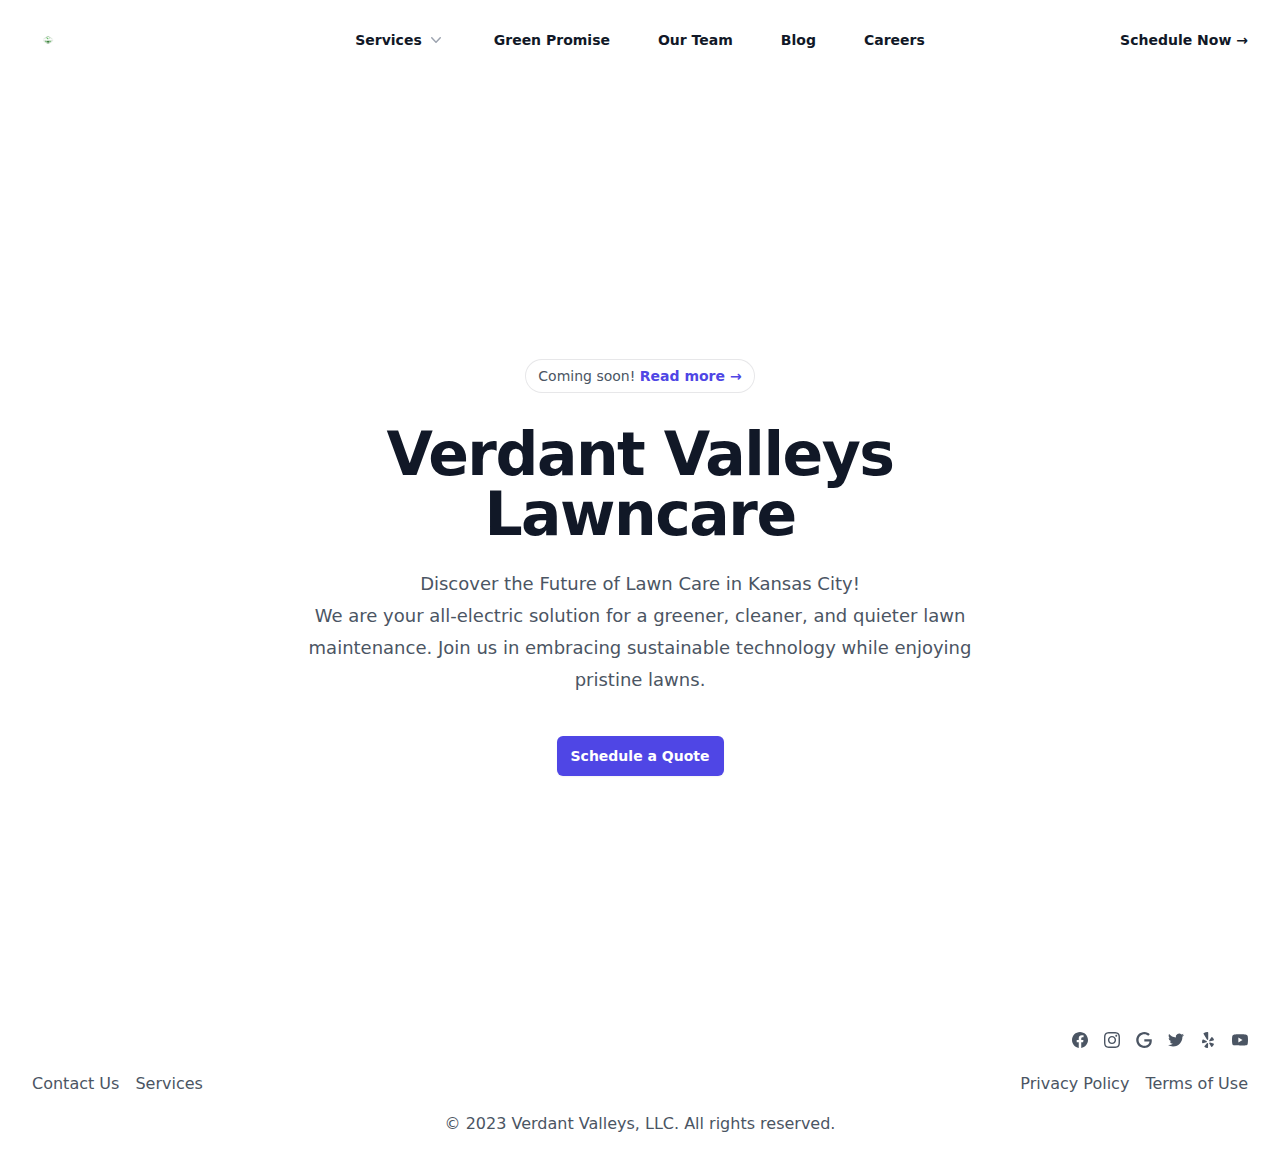
==== commit ced18f9d: "Updates" ====
--- a/index.html
+++ b/index.html
@@ -1,9 +1,9 @@
 <!DOCTYPE html><html><head><meta charSet="utf-8"/><meta http-equiv="x-ua-compatible" content="ie=edge"/><meta name="viewport" content="width=device-width, initial-scale=1, shrink-to-fit=no"/><meta name="generator" content="Gatsby 5.12.3"/><style data-href="/styles.cd44f3d5fdef78d779bd.css" data-identity="gatsby-global-css">/*
 ! tailwindcss v3.3.3 | MIT License | https://tailwindcss.com
-*/*,:after,:before{border:0 solid #e5e7eb;box-sizing:border-box}:after,:before{--tw-content:""}html{-webkit-text-size-adjust:100%;font-feature-settings:normal;font-family:ui-sans-serif,system-ui,-apple-system,BlinkMacSystemFont,Segoe UI,Roboto,Helvetica Neue,Arial,Noto Sans,sans-serif,Apple Color Emoji,Segoe UI Emoji,Segoe UI Symbol,Noto Color Emoji;font-variation-settings:normal;line-height:1.5;-moz-tab-size:4;-o-tab-size:4;tab-size:4}body{line-height:inherit;margin:0}hr{border-top-width:1px;color:inherit;height:0}abbr:where([title]){-webkit-text-decoration:underline dotted;text-decoration:underline dotted}h1,h2,h3,h4,h5,h6{font-size:inherit;font-weight:inherit}a{color:inherit;text-decoration:inherit}b,strong{font-weight:bolder}code,kbd,pre,samp{font-family:ui-monospace,SFMono-Regular,Menlo,Monaco,Consolas,Liberation Mono,Courier New,monospace;font-size:1em}small{font-size:80%}sub,sup{font-size:75%;line-height:0;position:relative;vertical-align:baseline}sub{bottom:-.25em}sup{top:-.5em}table{border-collapse:collapse;border-color:inherit;text-indent:0}button,input,optgroup,select,textarea{font-feature-settings:inherit;color:inherit;font-family:inherit;font-size:100%;font-variation-settings:inherit;font-weight:inherit;line-height:inherit;margin:0;padding:0}button,select{text-transform:none}[type=button],[type=reset],[type=submit],button{-webkit-appearance:button;background-color:transparent;background-image:none}:-moz-focusring{outline:auto}:-moz-ui-invalid{box-shadow:none}progress{vertical-align:baseline}::-webkit-inner-spin-button,::-webkit-outer-spin-button{height:auto}[type=search]{-webkit-appearance:textfield;outline-offset:-2px}::-webkit-search-decoration{-webkit-appearance:none}::-webkit-file-upload-button{-webkit-appearance:button;font:inherit}summary{display:list-item}blockquote,dd,dl,figure,h1,h2,h3,h4,h5,h6,hr,p,pre{margin:0}fieldset{margin:0}fieldset,legend{padding:0}menu,ol,ul{list-style:none;margin:0;padding:0}dialog{padding:0}textarea{resize:vertical}input::-moz-placeholder,textarea::-moz-placeholder{color:#9ca3af;opacity:1}input::placeholder,textarea::placeholder{color:#9ca3af;opacity:1}[role=button],button{cursor:pointer}:disabled{cursor:default}audio,canvas,embed,iframe,img,object,svg,video{display:block;vertical-align:middle}img,video{height:auto;max-width:100%}[hidden]{display:none}*,:after,:before{--tw-border-spacing-x:0;--tw-border-spacing-y:0;--tw-translate-x:0;--tw-translate-y:0;--tw-rotate:0;--tw-skew-x:0;--tw-skew-y:0;--tw-scale-x:1;--tw-scale-y:1;--tw-pan-x: ;--tw-pan-y: ;--tw-pinch-zoom: ;--tw-scroll-snap-strictness:proximity;--tw-gradient-from-position: ;--tw-gradient-via-position: ;--tw-gradient-to-position: ;--tw-ordinal: ;--tw-slashed-zero: ;--tw-numeric-figure: ;--tw-numeric-spacing: ;--tw-numeric-fraction: ;--tw-ring-inset: ;--tw-ring-offset-width:0px;--tw-ring-offset-color:#fff;--tw-ring-color:rgba(59,130,246,.5);--tw-ring-offset-shadow:0 0 #0000;--tw-ring-shadow:0 0 #0000;--tw-shadow:0 0 #0000;--tw-shadow-colored:0 0 #0000;--tw-blur: ;--tw-brightness: ;--tw-contrast: ;--tw-grayscale: ;--tw-hue-rotate: ;--tw-invert: ;--tw-saturate: ;--tw-sepia: ;--tw-drop-shadow: ;--tw-backdrop-blur: ;--tw-backdrop-brightness: ;--tw-backdrop-contrast: ;--tw-backdrop-grayscale: ;--tw-backdrop-hue-rotate: ;--tw-backdrop-invert: ;--tw-backdrop-opacity: ;--tw-backdrop-saturate: ;--tw-backdrop-sepia: }::backdrop{--tw-border-spacing-x:0;--tw-border-spacing-y:0;--tw-translate-x:0;--tw-translate-y:0;--tw-rotate:0;--tw-skew-x:0;--tw-skew-y:0;--tw-scale-x:1;--tw-scale-y:1;--tw-pan-x: ;--tw-pan-y: ;--tw-pinch-zoom: ;--tw-scroll-snap-strictness:proximity;--tw-gradient-from-position: ;--tw-gradient-via-position: ;--tw-gradient-to-position: ;--tw-ordinal: ;--tw-slashed-zero: ;--tw-numeric-figure: ;--tw-numeric-spacing: ;--tw-numeric-fraction: ;--tw-ring-inset: ;--tw-ring-offset-width:0px;--tw-ring-offset-color:#fff;--tw-ring-color:rgba(59,130,246,.5);--tw-ring-offset-shadow:0 0 #0000;--tw-ring-shadow:0 0 #0000;--tw-shadow:0 0 #0000;--tw-shadow-colored:0 0 #0000;--tw-blur: ;--tw-brightness: ;--tw-contrast: ;--tw-grayscale: ;--tw-hue-rotate: ;--tw-invert: ;--tw-saturate: ;--tw-sepia: ;--tw-drop-shadow: ;--tw-backdrop-blur: ;--tw-backdrop-brightness: ;--tw-backdrop-contrast: ;--tw-backdrop-grayscale: ;--tw-backdrop-hue-rotate: ;--tw-backdrop-invert: ;--tw-backdrop-opacity: ;--tw-backdrop-saturate: ;--tw-backdrop-sepia: }.container{width:100%}@media (min-width:640px){.container{max-width:640px}}@media (min-width:768px){.container{max-width:768px}}@media (min-width:1024px){.container{max-width:1024px}}@media (min-width:1280px){.container{max-width:1280px}}@media (min-width:1536px){.container{max-width:1536px}}.sr-only{clip:rect(0,0,0,0);border-width:0;height:1px;margin:-1px;overflow:hidden;padding:0;position:absolute;white-space:nowrap;width:1px}.fixed{position:fixed}.absolute{position:absolute}.relative{position:relative}.inset-0{inset:0}.inset-y-0{bottom:0;top:0}.-left-8{left:-2rem}.left-\[max\(50\%\2c 25rem\)\]{left:max(50%,25rem)}.right-0{right:0}.top-0{top:0}.top-full{top:100%}.isolate{isolation:isolate}.-z-10{z-index:-10}.z-10{z-index:10}.-m-1{margin:-.25rem}.-m-1\.5{margin:-.375rem}.-m-2{margin:-.5rem}.-m-2\.5{margin:-.625rem}.-mx-3{margin-left:-.75rem;margin-right:-.75rem}.-my-6{margin-bottom:-1.5rem;margin-top:-1.5rem}.mx-auto{margin-left:auto;margin-right:auto}.mb-4{margin-bottom:1rem}.mt-1{margin-top:.25rem}.mt-10{margin-top:2.5rem}.mt-2{margin-top:.5rem}.mt-3{margin-top:.75rem}.mt-6{margin-top:1.5rem}.block{display:block}.flex{display:flex}.inline-flex{display:inline-flex}.flow-root{display:flow-root}.grid{display:grid}.hidden{display:none}.h-11{height:2.75rem}.h-16{height:4rem}.h-5{height:1.25rem}.h-6{height:1.5rem}.h-8{height:2rem}.h-\[64rem\]{height:64rem}.min-h-screen{min-height:100vh}.w-11{width:2.75rem}.w-16{width:4rem}.w-5{width:1.25rem}.w-6{width:1.5rem}.w-\[128rem\]{width:128rem}.w-auto{width:auto}.w-full{width:100%}.w-screen{width:100vw}.max-w-2xl{max-width:42rem}.max-w-7xl{max-width:80rem}.max-w-md{max-width:28rem}.flex-auto{flex:1 1 auto}.flex-none{flex:none}.flex-grow{flex-grow:1}.-translate-x-1\/2{--tw-translate-x:-50%}.-translate-x-1\/2,.translate-y-0{transform:translate(var(--tw-translate-x),var(--tw-translate-y)) rotate(var(--tw-rotate)) skewX(var(--tw-skew-x)) skewY(var(--tw-skew-y)) scaleX(var(--tw-scale-x)) scaleY(var(--tw-scale-y))}.translate-y-0{--tw-translate-y:0px}.translate-y-1{--tw-translate-y:0.25rem}.rotate-180,.translate-y-1{transform:translate(var(--tw-translate-x),var(--tw-translate-y)) rotate(var(--tw-rotate)) skewX(var(--tw-skew-x)) skewY(var(--tw-skew-y)) scaleX(var(--tw-scale-x)) scaleY(var(--tw-scale-y))}.rotate-180{--tw-rotate:180deg}.grid-cols-2{grid-template-columns:repeat(2,minmax(0,1fr))}.flex-col{flex-direction:column}.flex-wrap{flex-wrap:wrap}.items-center{align-items:center}.justify-center{justify-content:center}.justify-between{justify-content:space-between}.gap-x-1{-moz-column-gap:.25rem;column-gap:.25rem}.gap-x-2{-moz-column-gap:.5rem;column-gap:.5rem}.gap-x-2\.5{-moz-column-gap:.625rem;column-gap:.625rem}.gap-x-6{-moz-column-gap:1.5rem;column-gap:1.5rem}.gap-x-8{-moz-column-gap:2rem;column-gap:2rem}.gap-y-12{row-gap:3rem}.gap-y-20{row-gap:5rem}.space-x-4>:not([hidden])~:not([hidden]){--tw-space-x-reverse:0;margin-left:calc(1rem*(1 - var(--tw-space-x-reverse)));margin-right:calc(1rem*var(--tw-space-x-reverse))}.space-y-2>:not([hidden])~:not([hidden]){--tw-space-y-reverse:0;margin-bottom:calc(.5rem*var(--tw-space-y-reverse));margin-top:calc(.5rem*(1 - var(--tw-space-y-reverse)))}.divide-x>:not([hidden])~:not([hidden]){--tw-divide-x-reverse:0;border-left-width:calc(1px*(1 - var(--tw-divide-x-reverse)));border-right-width:calc(1px*var(--tw-divide-x-reverse))}.divide-y>:not([hidden])~:not([hidden]){--tw-divide-y-reverse:0;border-bottom-width:calc(1px*var(--tw-divide-y-reverse));border-top-width:calc(1px*(1 - var(--tw-divide-y-reverse)))}.divide-gray-500\/10>:not([hidden])~:not([hidden]){border-color:hsla(220,9%,46%,.1)}.divide-gray-900\/5>:not([hidden])~:not([hidden]){border-color:rgba(17,24,39,.05)}.overflow-hidden{overflow:hidden}.overflow-visible{overflow:visible}.overflow-y-auto{overflow-y:auto}.rounded-3xl{border-radius:1.5rem}.rounded-full{border-radius:9999px}.rounded-lg{border-radius:.5rem}.rounded-md{border-radius:.375rem}.bg-gray-50{--tw-bg-opacity:1;background-color:rgb(249 250 251/var(--tw-bg-opacity))}.bg-indigo-600{--tw-bg-opacity:1;background-color:rgb(79 70 229/var(--tw-bg-opacity))}.bg-white{--tw-bg-opacity:1;background-color:rgb(255 255 255/var(--tw-bg-opacity))}.fill-gray-50{fill:#f9fafb}.stroke-gray-200{stroke:#e5e7eb}.p-1{padding:.25rem}.p-1\.5{padding:.375rem}.p-2{padding:.5rem}.p-2\.5{padding:.625rem}.p-3{padding:.75rem}.p-4{padding:1rem}.p-6{padding:1.5rem}.p-8{padding:2rem}.px-3{padding-left:.75rem;padding-right:.75rem}.px-3\.5{padding-left:.875rem;padding-right:.875rem}.px-6{padding-left:1.5rem;padding-right:1.5rem}.py-1{padding-bottom:.25rem;padding-top:.25rem}.py-2{padding-bottom:.5rem;padding-top:.5rem}.py-2\.5{padding-bottom:.625rem;padding-top:.625rem}.py-24{padding-bottom:6rem;padding-top:6rem}.py-32{padding-bottom:8rem;padding-top:8rem}.py-6{padding-bottom:1.5rem;padding-top:1.5rem}.pb-4{padding-bottom:1rem}.pl-3{padding-left:.75rem}.pl-6{padding-left:1.5rem}.pr-3{padding-right:.75rem}.pr-3\.5{padding-right:.875rem}.pt-14{padding-top:3.5rem}.pt-4{padding-top:1rem}.text-center{text-align:center}.text-2xl{font-size:1.5rem;line-height:2rem}.text-3xl{font-size:1.875rem;line-height:2.25rem}.text-4xl{font-size:2.25rem;line-height:2.5rem}.text-6xl{font-size:3.75rem;line-height:1}.text-base{font-size:1rem;line-height:1.5rem}.text-lg{font-size:1.125rem;line-height:1.75rem}.text-sm{font-size:.875rem;line-height:1.25rem}.font-bold{font-weight:700}.font-semibold{font-weight:600}.leading-6{line-height:1.5rem}.leading-7{line-height:1.75rem}.leading-8{line-height:2rem}.tracking-tight{letter-spacing:-.025em}.text-blue-300{--tw-text-opacity:1;color:rgb(147 197 253/var(--tw-text-opacity))}.text-gray-400{--tw-text-opacity:1;color:rgb(156 163 175/var(--tw-text-opacity))}.text-gray-600{--tw-text-opacity:1;color:rgb(75 85 99/var(--tw-text-opacity))}.text-gray-700{--tw-text-opacity:1;color:rgb(55 65 81/var(--tw-text-opacity))}.text-gray-900{--tw-text-opacity:1;color:rgb(17 24 39/var(--tw-text-opacity))}.text-indigo-600{--tw-text-opacity:1;color:rgb(79 70 229/var(--tw-text-opacity))}.text-white{--tw-text-opacity:1;color:rgb(255 255 255/var(--tw-text-opacity))}.opacity-0{opacity:0}.opacity-100{opacity:1}.shadow-lg{--tw-shadow:0 10px 15px -3px rgba(0,0,0,.1),0 4px 6px -4px rgba(0,0,0,.1);--tw-shadow-colored:0 10px 15px -3px var(--tw-shadow-color),0 4px 6px -4px var(--tw-shadow-color)}.shadow-lg,.shadow-sm{box-shadow:var(--tw-ring-offset-shadow,0 0 #0000),var(--tw-ring-shadow,0 0 #0000),var(--tw-shadow)}.shadow-sm{--tw-shadow:0 1px 2px 0 rgba(0,0,0,.05);--tw-shadow-colored:0 1px 2px 0 var(--tw-shadow-color)}.ring-1{--tw-ring-offset-shadow:var(--tw-ring-inset) 0 0 0 var(--tw-ring-offset-width) var(--tw-ring-offset-color);--tw-ring-shadow:var(--tw-ring-inset) 0 0 0 calc(1px + var(--tw-ring-offset-width)) var(--tw-ring-color);box-shadow:var(--tw-ring-offset-shadow),var(--tw-ring-shadow),var(--tw-shadow,0 0 #0000)}.ring-gray-900\/10{--tw-ring-color:rgba(17,24,39,.1)}.ring-gray-900\/5{--tw-ring-color:rgba(17,24,39,.05)}.filter{filter:var(--tw-blur) var(--tw-brightness) var(--tw-contrast) var(--tw-grayscale) var(--tw-hue-rotate) var(--tw-invert) var(--tw-saturate) var(--tw-sepia) var(--tw-drop-shadow)}.transition{transition-property:color,background-color,border-color,text-decoration-color,fill,stroke,opacity,box-shadow,transform,filter,-webkit-backdrop-filter;transition-property:color,background-color,border-color,text-decoration-color,fill,stroke,opacity,box-shadow,transform,filter,backdrop-filter;transition-property:color,background-color,border-color,text-decoration-color,fill,stroke,opacity,box-shadow,transform,filter,backdrop-filter,-webkit-backdrop-filter;transition-timing-function:cubic-bezier(.4,0,.2,1)}.duration-150,.transition{transition-duration:.15s}.duration-200{transition-duration:.2s}.duration-300{transition-duration:.3s}.ease-in{transition-timing-function:cubic-bezier(.4,0,1,1)}.ease-out{transition-timing-function:cubic-bezier(0,0,.2,1)}.\[mask-image\:radial-gradient\(64rem_64rem_at_top\2c white\2c transparent\)\]{-webkit-mask-image:radial-gradient(64rem 64rem at top,#fff,transparent);mask-image:radial-gradient(64rem 64rem at top,#fff,transparent)}.hover\:bg-gray-100:hover{--tw-bg-opacity:1;background-color:rgb(243 244 246/var(--tw-bg-opacity))}.hover\:bg-gray-50:hover{--tw-bg-opacity:1;background-color:rgb(249 250 251/var(--tw-bg-opacity))}.hover\:bg-indigo-500:hover{--tw-bg-opacity:1;background-color:rgb(99 102 241/var(--tw-bg-opacity))}.hover\:text-indigo-400:hover{--tw-text-opacity:1;color:rgb(129 140 248/var(--tw-text-opacity))}.hover\:underline:hover{text-decoration-line:underline}.hover\:ring-gray-900\/20:hover{--tw-ring-color:rgba(17,24,39,.2)}.focus-visible\:outline:focus-visible{outline-style:solid}.focus-visible\:outline-2:focus-visible{outline-width:2px}.focus-visible\:outline-offset-2:focus-visible{outline-offset:2px}.focus-visible\:outline-indigo-600:focus-visible{outline-color:#4f46e5}.group:hover .group-hover\:bg-white{--tw-bg-opacity:1;background-color:rgb(255 255 255/var(--tw-bg-opacity))}.group:hover .group-hover\:text-indigo-600{--tw-text-opacity:1;color:rgb(79 70 229/var(--tw-text-opacity))}@media (min-width:640px){.sm\:mb-8{margin-bottom:2rem}.sm\:flex{display:flex}.sm\:max-w-sm{max-width:24rem}.sm\:grid-cols-1{grid-template-columns:repeat(1,minmax(0,1fr))}.sm\:flex-nowrap{flex-wrap:nowrap}.sm\:justify-center{justify-content:center}.sm\:gap-y-16{row-gap:4rem}.sm\:py-32{padding-bottom:8rem;padding-top:8rem}.sm\:py-48{padding-bottom:12rem;padding-top:12rem}.sm\:text-4xl{font-size:2.25rem;line-height:2.5rem}.sm\:text-6xl{font-size:3.75rem;line-height:1}.sm\:text-7xl{font-size:4.5rem;line-height:1}.sm\:ring-1{--tw-ring-offset-shadow:var(--tw-ring-inset) 0 0 0 var(--tw-ring-offset-width) var(--tw-ring-offset-color);--tw-ring-shadow:var(--tw-ring-inset) 0 0 0 calc(1px + var(--tw-ring-offset-width)) var(--tw-ring-color);box-shadow:var(--tw-ring-offset-shadow),var(--tw-ring-shadow),var(--tw-shadow,0 0 #0000)}.sm\:ring-gray-900\/10{--tw-ring-color:rgba(17,24,39,.1)}}@media (min-width:1024px){.lg\:flex{display:flex}.lg\:hidden{display:none}.lg\:flex-1{flex:1 1 0%}.lg\:justify-end{justify-content:flex-end}.lg\:gap-x-12{-moz-column-gap:3rem;column-gap:3rem}.lg\:overflow-visible{overflow:visible}.lg\:px-0{padding-left:0;padding-right:0}.lg\:px-8{padding-left:2rem;padding-right:2rem}.lg\:py-56{padding-bottom:14rem;padding-top:14rem}}@media (min-width:1280px){.xl\:col-span-2{grid-column:span 2/span 2}.xl\:grid-cols-3{grid-template-columns:repeat(3,minmax(0,1fr))}}</style><link rel="sitemap" type="application/xml" href="/sitemap-index.xml"/><link rel="icon" href="/favicon-32x32.png?v=53aa06cf17e4239d0dba6ffd09854e02" type="image/png"/><link rel="manifest" href="/manifest.webmanifest" crossorigin="anonymous"/><link rel="apple-touch-icon" sizes="48x48" href="/icons/icon-48x48.png?v=53aa06cf17e4239d0dba6ffd09854e02"/><link rel="apple-touch-icon" sizes="72x72" href="/icons/icon-72x72.png?v=53aa06cf17e4239d0dba6ffd09854e02"/><link rel="apple-touch-icon" sizes="96x96" href="/icons/icon-96x96.png?v=53aa06cf17e4239d0dba6ffd09854e02"/><link rel="apple-touch-icon" sizes="144x144" href="/icons/icon-144x144.png?v=53aa06cf17e4239d0dba6ffd09854e02"/><link rel="apple-touch-icon" sizes="192x192" href="/icons/icon-192x192.png?v=53aa06cf17e4239d0dba6ffd09854e02"/><link rel="apple-touch-icon" sizes="256x256" href="/icons/icon-256x256.png?v=53aa06cf17e4239d0dba6ffd09854e02"/><link rel="apple-touch-icon" sizes="384x384" href="/icons/icon-384x384.png?v=53aa06cf17e4239d0dba6ffd09854e02"/><link rel="apple-touch-icon" sizes="512x512" href="/icons/icon-512x512.png?v=53aa06cf17e4239d0dba6ffd09854e02"/><title data-gatsby-head="true">Verdant Valleys, LLC</title></head><body><div id="___gatsby"><div style="outline:none" tabindex="-1" id="gatsby-focus-wrapper"><div class="flex flex-col min-h-screen"><div class="bg-white"><header><nav class="mx-auto flex max-w-7xl items-center justify-between p-6 lg:px-8" aria-label="Global"><div class="flex lg:flex-1"><a aria-current="page" class="-m-1.5 p-1.5" href="/"><span class="sr-only">Verdant Valleys</span><img class="h-8 w-auto" src="https://tailwindui.com/img/logos/mark.svg?color=indigo&amp;shade=600" alt="Verdant Valleys"/></a></div><div class="flex lg:hidden"><button type="button" class="-m-2.5 inline-flex items-center justify-center rounded-md p-2.5 text-gray-700"><span class="sr-only">Open main menu</span><svg xmlns="http://www.w3.org/2000/svg" fill="none" viewBox="0 0 24 24" stroke-width="1.5" stroke="currentColor" aria-hidden="true" class="h-6 w-6"><path stroke-linecap="round" stroke-linejoin="round" d="M3.75 6.75h16.5M3.75 12h16.5m-16.5 5.25h16.5"></path></svg></button></div><div class="hidden lg:flex lg:gap-x-12"><div class="relative" data-headlessui-state=""><button class="flex items-center gap-x-1 text-sm font-semibold leading-6 text-gray-900" type="button" aria-expanded="false" data-headlessui-state="">Services<svg xmlns="http://www.w3.org/2000/svg" viewBox="0 0 20 20" fill="currentColor" aria-hidden="true" class="h-5 w-5 flex-none text-gray-400"><path fill-rule="evenodd" d="M5.23 7.21a.75.75 0 011.06.02L10 11.168l3.71-3.938a.75.75 0 111.08 1.04l-4.25 4.5a.75.75 0 01-1.08 0l-4.25-4.5a.75.75 0 01.02-1.06z" clip-rule="evenodd"></path></svg></button></div><a class="text-sm font-semibold leading-6 text-gray-900" href="/green_promise/">Green Promise</a><a class="text-sm font-semibold leading-6 text-gray-900" href="/ourteam/">Our Team</a><a class="text-sm font-semibold leading-6 text-gray-900" href="/blog/">Blog</a><a class="text-sm font-semibold leading-6 text-gray-900" href="/careers/">Careers</a></div><div style="position:fixed;top:1px;left:1px;width:1px;height:0;padding:0;margin:-1px;overflow:hidden;clip:rect(0, 0, 0, 0);white-space:nowrap;border-width:0;display:none"></div><div class="hidden lg:flex lg:flex-1 lg:justify-end"><a class="text-sm font-semibold leading-6 text-gray-900" href="/schedule/">Schedule Now <span aria-hidden="true">→</span></a></div></nav><div style="position:fixed;top:1px;left:1px;width:1px;height:0;padding:0;margin:-1px;overflow:hidden;clip:rect(0, 0, 0, 0);white-space:nowrap;border-width:0;display:none"></div></header><main class="flex-grow"><section class="relative isolate px-6 pt-14 lg:px-8"><div class="mx-auto max-w-2xl py-32 sm:py-48 lg:py-56"><div class="hidden sm:mb-8 sm:flex sm:justify-center"><div class="relative rounded-full px-3 py-1 text-sm leading-6 text-gray-600 ring-1 ring-gray-900/10 hover:ring-gray-900/20">Coming soon!<!-- --> <a href="#" class="font-semibold text-indigo-600"><span class="absolute inset-0" aria-hidden="true"></span>Read more <span aria-hidden="true">→</span></a></div></div><div class="text-center"><h1 class="text-4xl font-bold tracking-tight text-gray-900 sm:text-6xl">Verdant Valleys Lawncare</h1><p class="mt-6 text-lg leading-8 text-gray-600">Discover the Future of Lawn Care in Kansas City! <br/>We are your all-electric solution for a greener, cleaner, and quieter lawn maintenance. Join us in embracing sustainable technology while enjoying pristine lawns.</p><div class="mt-10 flex items-center justify-center gap-x-6"><a href="#" class="rounded-md bg-indigo-600 px-3.5 py-2.5 text-sm font-semibold text-white shadow-sm hover:bg-indigo-500 focus-visible:outline focus-visible:outline-2 focus-visible:outline-offset-2 focus-visible:outline-indigo-600">Schedule a Quote</a></div></div></div></section></main><footer><div class="mx-auto flex max-w-7xl items-center justify-between p-6 lg:px-8" aria-label="Global"><div class="container mx-auto"><div class="flex justify-between items-center pb-4"><a aria-current="page" class="-m-1.5 p-1.5" href="/"><span class="sr-only">Verdant Valleys</span><img class="h-8 w-auto" src="https://tailwindui.com/img/logos/mark.svg?color=indigo&amp;shade=600" alt=""/></a><div class="flex space-x-4"><a href="https://facebook.com/facebook-username" class="text-gray-600 hover:text-indigo-400 transition duration-300"> <svg stroke="currentColor" fill="currentColor" stroke-width="0" role="img" viewBox="0 0 24 24" height="1em" width="1em" xmlns="http://www.w3.org/2000/svg"><title></title><path d="M24 12.073c0-6.627-5.373-12-12-12s-12 5.373-12 12c0 5.99 4.388 10.954 10.125 11.854v-8.385H7.078v-3.47h3.047V9.43c0-3.007 1.792-4.669 4.533-4.669 1.312 0 2.686.235 2.686.235v2.953H15.83c-1.491 0-1.956.925-1.956 1.874v2.25h3.328l-.532 3.47h-2.796v8.385C19.612 23.027 24 18.062 24 12.073z"></path></svg><span class="sr-only">Facebook</span></a><a href="https://instagram.com/instagram-username" class="text-gray-600 hover:text-indigo-400 transition duration-300"> <svg stroke="currentColor" fill="currentColor" stroke-width="0" role="img" viewBox="0 0 24 24" height="1em" width="1em" xmlns="http://www.w3.org/2000/svg"><title></title><path d="M12 0C8.74 0 8.333.015 7.053.072 5.775.132 4.905.333 4.14.63c-.789.306-1.459.717-2.126 1.384S.935 3.35.63 4.14C.333 4.905.131 5.775.072 7.053.012 8.333 0 8.74 0 12s.015 3.667.072 4.947c.06 1.277.261 2.148.558 2.913.306.788.717 1.459 1.384 2.126.667.666 1.336 1.079 2.126 1.384.766.296 1.636.499 2.913.558C8.333 23.988 8.74 24 12 24s3.667-.015 4.947-.072c1.277-.06 2.148-.262 2.913-.558.788-.306 1.459-.718 2.126-1.384.666-.667 1.079-1.335 1.384-2.126.296-.765.499-1.636.558-2.913.06-1.28.072-1.687.072-4.947s-.015-3.667-.072-4.947c-.06-1.277-.262-2.149-.558-2.913-.306-.789-.718-1.459-1.384-2.126C21.319 1.347 20.651.935 19.86.63c-.765-.297-1.636-.499-2.913-.558C15.667.012 15.26 0 12 0zm0 2.16c3.203 0 3.585.016 4.85.071 1.17.055 1.805.249 2.227.415.562.217.96.477 1.382.896.419.42.679.819.896 1.381.164.422.36 1.057.413 2.227.057 1.266.07 1.646.07 4.85s-.015 3.585-.074 4.85c-.061 1.17-.256 1.805-.421 2.227-.224.562-.479.96-.899 1.382-.419.419-.824.679-1.38.896-.42.164-1.065.36-2.235.413-1.274.057-1.649.07-4.859.07-3.211 0-3.586-.015-4.859-.074-1.171-.061-1.816-.256-2.236-.421-.569-.224-.96-.479-1.379-.899-.421-.419-.69-.824-.9-1.38-.165-.42-.359-1.065-.42-2.235-.045-1.26-.061-1.649-.061-4.844 0-3.196.016-3.586.061-4.861.061-1.17.255-1.814.42-2.234.21-.57.479-.96.9-1.381.419-.419.81-.689 1.379-.898.42-.166 1.051-.361 2.221-.421 1.275-.045 1.65-.06 4.859-.06l.045.03zm0 3.678c-3.405 0-6.162 2.76-6.162 6.162 0 3.405 2.76 6.162 6.162 6.162 3.405 0 6.162-2.76 6.162-6.162 0-3.405-2.76-6.162-6.162-6.162zM12 16c-2.21 0-4-1.79-4-4s1.79-4 4-4 4 1.79 4 4-1.79 4-4 4zm7.846-10.405c0 .795-.646 1.44-1.44 1.44-.795 0-1.44-.646-1.44-1.44 0-.794.646-1.439 1.44-1.439.793-.001 1.44.645 1.44 1.439z"></path></svg><span class="sr-only">Instagram</span></a><a href="https://google.com/google-username" class="text-gray-600 hover:text-indigo-400 transition duration-300"> <svg stroke="currentColor" fill="currentColor" stroke-width="0" role="img" viewBox="0 0 24 24" height="1em" width="1em" xmlns="http://www.w3.org/2000/svg"><title></title><path d="M12.48 10.92v3.28h7.84c-.24 1.84-.853 3.187-1.787 4.133-1.147 1.147-2.933 2.4-6.053 2.4-4.827 0-8.6-3.893-8.6-8.72s3.773-8.72 8.6-8.72c2.6 0 4.507 1.027 5.907 2.347l2.307-2.307C18.747 1.44 16.133 0 12.48 0 5.867 0 .307 5.387.307 12s5.56 12 12.173 12c3.573 0 6.267-1.173 8.373-3.36 2.16-2.16 2.84-5.213 2.84-7.667 0-.76-.053-1.467-.173-2.053H12.48z"></path></svg><span class="sr-only">Google</span></a><a href="https://twitter.com/twitter-username" class="text-gray-600 hover:text-indigo-400 transition duration-300"> <svg stroke="currentColor" fill="currentColor" stroke-width="0" role="img" viewBox="0 0 24 24" height="1em" width="1em" xmlns="http://www.w3.org/2000/svg"><title></title><path d="M23.953 4.57a10 10 0 01-2.825.775 4.958 4.958 0 002.163-2.723c-.951.555-2.005.959-3.127 1.184a4.92 4.92 0 00-8.384 4.482C7.69 8.095 4.067 6.13 1.64 3.162a4.822 4.822 0 00-.666 2.475c0 1.71.87 3.213 2.188 4.096a4.904 4.904 0 01-2.228-.616v.06a4.923 4.923 0 003.946 4.827 4.996 4.996 0 01-2.212.085 4.936 4.936 0 004.604 3.417 9.867 9.867 0 01-6.102 2.105c-.39 0-.779-.023-1.17-.067a13.995 13.995 0 007.557 2.209c9.053 0 13.998-7.496 13.998-13.985 0-.21 0-.42-.015-.63A9.935 9.935 0 0024 4.59z"></path></svg><span class="sr-only">Twitter</span></a><a href="https://yelp.com/yelp-username" class="text-gray-600 hover:text-indigo-400 transition duration-300"> <svg stroke="currentColor" fill="currentColor" stroke-width="0" role="img" viewBox="0 0 24 24" height="1em" width="1em" xmlns="http://www.w3.org/2000/svg"><title></title><path d="M20.16 12.594l-4.995 1.433c-.96.276-1.74-.8-1.176-1.63l2.905-4.308a1.072 1.072 0 0 1 1.596-.206 9.194 9.194 0 0 1 2.364 3.252 1.073 1.073 0 0 1-.686 1.459zm-5.025 3.152l4.942 1.606a1.072 1.072 0 0 1 .636 1.48 9.316 9.316 0 0 1-2.47 3.169 1.073 1.073 0 0 1-1.592-.26l-2.76-4.409c-.528-.847.288-1.894 1.236-1.584zm-4.796-4.368L5.454 2.916a1.072 1.072 0 0 1 .466-1.5A14.973 14.973 0 0 1 11.184.003a1.07 1.07 0 0 1 1.153 1.068v9.768c0 1.096-1.45 1.483-1.998.535zm-.857 4.17L4.44 16.806a1.073 1.073 0 0 1-1.324-.92 9.218 9.218 0 0 1 .43-3.997 1.07 1.07 0 0 1 1.485-.62l4.668 2.279c.9.438.763 1.76-.207 2zm.886 1.477c.669-.744 1.901-.246 1.866.752l-.19 5.188a1.073 1.073 0 0 1-1.247 1.02 9.314 9.314 0 0 1-3.722-1.502 1.072 1.072 0 0 1-.187-1.6l3.477-3.864z"></path></svg><span class="sr-only">Yelp</span></a><a href="https://youtube.com/youtube-username" class="text-gray-600 hover:text-indigo-400 transition duration-300"> <svg stroke="currentColor" fill="currentColor" stroke-width="0" role="img" viewBox="0 0 24 24" height="1em" width="1em" xmlns="http://www.w3.org/2000/svg"><title></title><path d="M23.498 6.186a3.016 3.016 0 0 0-2.122-2.136C19.505 3.545 12 3.545 12 3.545s-7.505 0-9.377.505A3.017 3.017 0 0 0 .502 6.186C0 8.07 0 12 0 12s0 3.93.502 5.814a3.016 3.016 0 0 0 2.122 2.136c1.871.505 9.376.505 9.376.505s7.505 0 9.377-.505a3.015 3.015 0 0 0 2.122-2.136C24 15.93 24 12 24 12s0-3.93-.502-5.814zM9.545 15.568V8.432L15.818 12l-6.273 3.568z"></path></svg><span class="sr-only">YouTube</span></a></div></div><div class="flex justify-between items-center flex-wrap sm:flex-nowrap"><div class="flex space-x-4"><a class="text-gray-600 hover:text-indigo-400 transition duration-300" href="/contact/">Contact Us</a><a class="text-gray-600 hover:text-indigo-400 transition duration-300" href="/services/">Services</a></div><div class="flex space-x-4"><a class="text-gray-600 hover:text-indigo-400 transition duration-300" href="/privacy-policy/">Privacy Policy</a><a class="text-gray-600 hover:text-indigo-400 transition duration-300" href="/terms-of-use/">Terms of Use</a></div></div><p class="text-center text-gray-600 pt-4">© 2023 Verdant Valleys, LLC. All rights reserved.</p></div></div></footer></div></div></div><div id="gatsby-announcer" style="position:absolute;top:0;width:1px;height:1px;padding:0;overflow:hidden;clip:rect(0, 0, 0, 0);white-space:nowrap;border:0" aria-live="assertive" aria-atomic="true"></div></div><script id="gatsby-script-loader">/*<![CDATA[*/window.pagePath="/";/*]]>*/</script><!-- slice-start id="_gatsby-scripts-1" -->
+*/*,:after,:before{border:0 solid #e5e7eb;box-sizing:border-box}:after,:before{--tw-content:""}html{-webkit-text-size-adjust:100%;font-feature-settings:normal;font-family:ui-sans-serif,system-ui,-apple-system,BlinkMacSystemFont,Segoe UI,Roboto,Helvetica Neue,Arial,Noto Sans,sans-serif,Apple Color Emoji,Segoe UI Emoji,Segoe UI Symbol,Noto Color Emoji;font-variation-settings:normal;line-height:1.5;-moz-tab-size:4;-o-tab-size:4;tab-size:4}body{line-height:inherit;margin:0}hr{border-top-width:1px;color:inherit;height:0}abbr:where([title]){-webkit-text-decoration:underline dotted;text-decoration:underline dotted}h1,h2,h3,h4,h5,h6{font-size:inherit;font-weight:inherit}a{color:inherit;text-decoration:inherit}b,strong{font-weight:bolder}code,kbd,pre,samp{font-family:ui-monospace,SFMono-Regular,Menlo,Monaco,Consolas,Liberation Mono,Courier New,monospace;font-size:1em}small{font-size:80%}sub,sup{font-size:75%;line-height:0;position:relative;vertical-align:baseline}sub{bottom:-.25em}sup{top:-.5em}table{border-collapse:collapse;border-color:inherit;text-indent:0}button,input,optgroup,select,textarea{font-feature-settings:inherit;color:inherit;font-family:inherit;font-size:100%;font-variation-settings:inherit;font-weight:inherit;line-height:inherit;margin:0;padding:0}button,select{text-transform:none}[type=button],[type=reset],[type=submit],button{-webkit-appearance:button;background-color:transparent;background-image:none}:-moz-focusring{outline:auto}:-moz-ui-invalid{box-shadow:none}progress{vertical-align:baseline}::-webkit-inner-spin-button,::-webkit-outer-spin-button{height:auto}[type=search]{-webkit-appearance:textfield;outline-offset:-2px}::-webkit-search-decoration{-webkit-appearance:none}::-webkit-file-upload-button{-webkit-appearance:button;font:inherit}summary{display:list-item}blockquote,dd,dl,figure,h1,h2,h3,h4,h5,h6,hr,p,pre{margin:0}fieldset{margin:0}fieldset,legend{padding:0}menu,ol,ul{list-style:none;margin:0;padding:0}dialog{padding:0}textarea{resize:vertical}input::-moz-placeholder,textarea::-moz-placeholder{color:#9ca3af;opacity:1}input::placeholder,textarea::placeholder{color:#9ca3af;opacity:1}[role=button],button{cursor:pointer}:disabled{cursor:default}audio,canvas,embed,iframe,img,object,svg,video{display:block;vertical-align:middle}img,video{height:auto;max-width:100%}[hidden]{display:none}*,:after,:before{--tw-border-spacing-x:0;--tw-border-spacing-y:0;--tw-translate-x:0;--tw-translate-y:0;--tw-rotate:0;--tw-skew-x:0;--tw-skew-y:0;--tw-scale-x:1;--tw-scale-y:1;--tw-pan-x: ;--tw-pan-y: ;--tw-pinch-zoom: ;--tw-scroll-snap-strictness:proximity;--tw-gradient-from-position: ;--tw-gradient-via-position: ;--tw-gradient-to-position: ;--tw-ordinal: ;--tw-slashed-zero: ;--tw-numeric-figure: ;--tw-numeric-spacing: ;--tw-numeric-fraction: ;--tw-ring-inset: ;--tw-ring-offset-width:0px;--tw-ring-offset-color:#fff;--tw-ring-color:rgba(59,130,246,.5);--tw-ring-offset-shadow:0 0 #0000;--tw-ring-shadow:0 0 #0000;--tw-shadow:0 0 #0000;--tw-shadow-colored:0 0 #0000;--tw-blur: ;--tw-brightness: ;--tw-contrast: ;--tw-grayscale: ;--tw-hue-rotate: ;--tw-invert: ;--tw-saturate: ;--tw-sepia: ;--tw-drop-shadow: ;--tw-backdrop-blur: ;--tw-backdrop-brightness: ;--tw-backdrop-contrast: ;--tw-backdrop-grayscale: ;--tw-backdrop-hue-rotate: ;--tw-backdrop-invert: ;--tw-backdrop-opacity: ;--tw-backdrop-saturate: ;--tw-backdrop-sepia: }::backdrop{--tw-border-spacing-x:0;--tw-border-spacing-y:0;--tw-translate-x:0;--tw-translate-y:0;--tw-rotate:0;--tw-skew-x:0;--tw-skew-y:0;--tw-scale-x:1;--tw-scale-y:1;--tw-pan-x: ;--tw-pan-y: ;--tw-pinch-zoom: ;--tw-scroll-snap-strictness:proximity;--tw-gradient-from-position: ;--tw-gradient-via-position: ;--tw-gradient-to-position: ;--tw-ordinal: ;--tw-slashed-zero: ;--tw-numeric-figure: ;--tw-numeric-spacing: ;--tw-numeric-fraction: ;--tw-ring-inset: ;--tw-ring-offset-width:0px;--tw-ring-offset-color:#fff;--tw-ring-color:rgba(59,130,246,.5);--tw-ring-offset-shadow:0 0 #0000;--tw-ring-shadow:0 0 #0000;--tw-shadow:0 0 #0000;--tw-shadow-colored:0 0 #0000;--tw-blur: ;--tw-brightness: ;--tw-contrast: ;--tw-grayscale: ;--tw-hue-rotate: ;--tw-invert: ;--tw-saturate: ;--tw-sepia: ;--tw-drop-shadow: ;--tw-backdrop-blur: ;--tw-backdrop-brightness: ;--tw-backdrop-contrast: ;--tw-backdrop-grayscale: ;--tw-backdrop-hue-rotate: ;--tw-backdrop-invert: ;--tw-backdrop-opacity: ;--tw-backdrop-saturate: ;--tw-backdrop-sepia: }.container{width:100%}@media (min-width:640px){.container{max-width:640px}}@media (min-width:768px){.container{max-width:768px}}@media (min-width:1024px){.container{max-width:1024px}}@media (min-width:1280px){.container{max-width:1280px}}@media (min-width:1536px){.container{max-width:1536px}}.sr-only{clip:rect(0,0,0,0);border-width:0;height:1px;margin:-1px;overflow:hidden;padding:0;position:absolute;white-space:nowrap;width:1px}.fixed{position:fixed}.absolute{position:absolute}.relative{position:relative}.inset-0{inset:0}.inset-y-0{bottom:0;top:0}.-left-8{left:-2rem}.left-\[max\(50\%\2c 25rem\)\]{left:max(50%,25rem)}.right-0{right:0}.top-0{top:0}.top-full{top:100%}.isolate{isolation:isolate}.-z-10{z-index:-10}.z-10{z-index:10}.-m-1{margin:-.25rem}.-m-1\.5{margin:-.375rem}.-m-2{margin:-.5rem}.-m-2\.5{margin:-.625rem}.-mx-3{margin-left:-.75rem;margin-right:-.75rem}.-my-6{margin-bottom:-1.5rem;margin-top:-1.5rem}.mx-auto{margin-left:auto;margin-right:auto}.mb-4{margin-bottom:1rem}.mt-1{margin-top:.25rem}.mt-10{margin-top:2.5rem}.mt-2{margin-top:.5rem}.mt-3{margin-top:.75rem}.mt-6{margin-top:1.5rem}.block{display:block}.flex{display:flex}.inline-flex{display:inline-flex}.flow-root{display:flow-root}.grid{display:grid}.hidden{display:none}.h-11{height:2.75rem}.h-16{height:4rem}.h-5{height:1.25rem}.h-6{height:1.5rem}.h-8{height:2rem}.h-\[64rem\]{height:64rem}.min-h-screen{min-height:100vh}.w-11{width:2.75rem}.w-16{width:4rem}.w-5{width:1.25rem}.w-6{width:1.5rem}.w-\[128rem\]{width:128rem}.w-auto{width:auto}.w-full{width:100%}.w-screen{width:100vw}.max-w-2xl{max-width:42rem}.max-w-7xl{max-width:80rem}.max-w-md{max-width:28rem}.flex-auto{flex:1 1 auto}.flex-none{flex:none}.flex-grow{flex-grow:1}.-translate-x-1\/2{--tw-translate-x:-50%}.-translate-x-1\/2,.translate-y-0{transform:translate(var(--tw-translate-x),var(--tw-translate-y)) rotate(var(--tw-rotate)) skewX(var(--tw-skew-x)) skewY(var(--tw-skew-y)) scaleX(var(--tw-scale-x)) scaleY(var(--tw-scale-y))}.translate-y-0{--tw-translate-y:0px}.translate-y-1{--tw-translate-y:0.25rem}.rotate-180,.translate-y-1{transform:translate(var(--tw-translate-x),var(--tw-translate-y)) rotate(var(--tw-rotate)) skewX(var(--tw-skew-x)) skewY(var(--tw-skew-y)) scaleX(var(--tw-scale-x)) scaleY(var(--tw-scale-y))}.rotate-180{--tw-rotate:180deg}.grid-cols-2{grid-template-columns:repeat(2,minmax(0,1fr))}.flex-col{flex-direction:column}.flex-wrap{flex-wrap:wrap}.items-center{align-items:center}.justify-center{justify-content:center}.justify-between{justify-content:space-between}.gap-x-1{-moz-column-gap:.25rem;column-gap:.25rem}.gap-x-2{-moz-column-gap:.5rem;column-gap:.5rem}.gap-x-2\.5{-moz-column-gap:.625rem;column-gap:.625rem}.gap-x-6{-moz-column-gap:1.5rem;column-gap:1.5rem}.gap-x-8{-moz-column-gap:2rem;column-gap:2rem}.gap-y-12{row-gap:3rem}.gap-y-20{row-gap:5rem}.space-x-4>:not([hidden])~:not([hidden]){--tw-space-x-reverse:0;margin-left:calc(1rem*(1 - var(--tw-space-x-reverse)));margin-right:calc(1rem*var(--tw-space-x-reverse))}.space-y-2>:not([hidden])~:not([hidden]){--tw-space-y-reverse:0;margin-bottom:calc(.5rem*var(--tw-space-y-reverse));margin-top:calc(.5rem*(1 - var(--tw-space-y-reverse)))}.divide-x>:not([hidden])~:not([hidden]){--tw-divide-x-reverse:0;border-left-width:calc(1px*(1 - var(--tw-divide-x-reverse)));border-right-width:calc(1px*var(--tw-divide-x-reverse))}.divide-y>:not([hidden])~:not([hidden]){--tw-divide-y-reverse:0;border-bottom-width:calc(1px*var(--tw-divide-y-reverse));border-top-width:calc(1px*(1 - var(--tw-divide-y-reverse)))}.divide-gray-500\/10>:not([hidden])~:not([hidden]){border-color:hsla(220,9%,46%,.1)}.divide-gray-900\/5>:not([hidden])~:not([hidden]){border-color:rgba(17,24,39,.05)}.overflow-hidden{overflow:hidden}.overflow-visible{overflow:visible}.overflow-y-auto{overflow-y:auto}.rounded-3xl{border-radius:1.5rem}.rounded-full{border-radius:9999px}.rounded-lg{border-radius:.5rem}.rounded-md{border-radius:.375rem}.bg-gray-50{--tw-bg-opacity:1;background-color:rgb(249 250 251/var(--tw-bg-opacity))}.bg-indigo-600{--tw-bg-opacity:1;background-color:rgb(79 70 229/var(--tw-bg-opacity))}.bg-white{--tw-bg-opacity:1;background-color:rgb(255 255 255/var(--tw-bg-opacity))}.fill-gray-50{fill:#f9fafb}.stroke-gray-200{stroke:#e5e7eb}.p-1{padding:.25rem}.p-1\.5{padding:.375rem}.p-2{padding:.5rem}.p-2\.5{padding:.625rem}.p-3{padding:.75rem}.p-4{padding:1rem}.p-6{padding:1.5rem}.p-8{padding:2rem}.px-3{padding-left:.75rem;padding-right:.75rem}.px-3\.5{padding-left:.875rem;padding-right:.875rem}.px-6{padding-left:1.5rem;padding-right:1.5rem}.py-1{padding-bottom:.25rem;padding-top:.25rem}.py-2{padding-bottom:.5rem;padding-top:.5rem}.py-2\.5{padding-bottom:.625rem;padding-top:.625rem}.py-24{padding-bottom:6rem;padding-top:6rem}.py-32{padding-bottom:8rem;padding-top:8rem}.py-6{padding-bottom:1.5rem;padding-top:1.5rem}.pb-4{padding-bottom:1rem}.pl-3{padding-left:.75rem}.pl-6{padding-left:1.5rem}.pr-3{padding-right:.75rem}.pr-3\.5{padding-right:.875rem}.pt-14{padding-top:3.5rem}.pt-4{padding-top:1rem}.text-center{text-align:center}.text-2xl{font-size:1.5rem;line-height:2rem}.text-3xl{font-size:1.875rem;line-height:2.25rem}.text-4xl{font-size:2.25rem;line-height:2.5rem}.text-6xl{font-size:3.75rem;line-height:1}.text-base{font-size:1rem;line-height:1.5rem}.text-lg{font-size:1.125rem;line-height:1.75rem}.text-sm{font-size:.875rem;line-height:1.25rem}.font-bold{font-weight:700}.font-semibold{font-weight:600}.leading-6{line-height:1.5rem}.leading-7{line-height:1.75rem}.leading-8{line-height:2rem}.tracking-tight{letter-spacing:-.025em}.text-blue-300{--tw-text-opacity:1;color:rgb(147 197 253/var(--tw-text-opacity))}.text-gray-400{--tw-text-opacity:1;color:rgb(156 163 175/var(--tw-text-opacity))}.text-gray-600{--tw-text-opacity:1;color:rgb(75 85 99/var(--tw-text-opacity))}.text-gray-700{--tw-text-opacity:1;color:rgb(55 65 81/var(--tw-text-opacity))}.text-gray-900{--tw-text-opacity:1;color:rgb(17 24 39/var(--tw-text-opacity))}.text-indigo-600{--tw-text-opacity:1;color:rgb(79 70 229/var(--tw-text-opacity))}.text-white{--tw-text-opacity:1;color:rgb(255 255 255/var(--tw-text-opacity))}.opacity-0{opacity:0}.opacity-100{opacity:1}.shadow-lg{--tw-shadow:0 10px 15px -3px rgba(0,0,0,.1),0 4px 6px -4px rgba(0,0,0,.1);--tw-shadow-colored:0 10px 15px -3px var(--tw-shadow-color),0 4px 6px -4px var(--tw-shadow-color)}.shadow-lg,.shadow-sm{box-shadow:var(--tw-ring-offset-shadow,0 0 #0000),var(--tw-ring-shadow,0 0 #0000),var(--tw-shadow)}.shadow-sm{--tw-shadow:0 1px 2px 0 rgba(0,0,0,.05);--tw-shadow-colored:0 1px 2px 0 var(--tw-shadow-color)}.ring-1{--tw-ring-offset-shadow:var(--tw-ring-inset) 0 0 0 var(--tw-ring-offset-width) var(--tw-ring-offset-color);--tw-ring-shadow:var(--tw-ring-inset) 0 0 0 calc(1px + var(--tw-ring-offset-width)) var(--tw-ring-color);box-shadow:var(--tw-ring-offset-shadow),var(--tw-ring-shadow),var(--tw-shadow,0 0 #0000)}.ring-gray-900\/10{--tw-ring-color:rgba(17,24,39,.1)}.ring-gray-900\/5{--tw-ring-color:rgba(17,24,39,.05)}.filter{filter:var(--tw-blur) var(--tw-brightness) var(--tw-contrast) var(--tw-grayscale) var(--tw-hue-rotate) var(--tw-invert) var(--tw-saturate) var(--tw-sepia) var(--tw-drop-shadow)}.transition{transition-property:color,background-color,border-color,text-decoration-color,fill,stroke,opacity,box-shadow,transform,filter,-webkit-backdrop-filter;transition-property:color,background-color,border-color,text-decoration-color,fill,stroke,opacity,box-shadow,transform,filter,backdrop-filter;transition-property:color,background-color,border-color,text-decoration-color,fill,stroke,opacity,box-shadow,transform,filter,backdrop-filter,-webkit-backdrop-filter;transition-timing-function:cubic-bezier(.4,0,.2,1)}.duration-150,.transition{transition-duration:.15s}.duration-200{transition-duration:.2s}.duration-300{transition-duration:.3s}.ease-in{transition-timing-function:cubic-bezier(.4,0,1,1)}.ease-out{transition-timing-function:cubic-bezier(0,0,.2,1)}.\[mask-image\:radial-gradient\(64rem_64rem_at_top\2c white\2c transparent\)\]{-webkit-mask-image:radial-gradient(64rem 64rem at top,#fff,transparent);mask-image:radial-gradient(64rem 64rem at top,#fff,transparent)}.hover\:bg-gray-100:hover{--tw-bg-opacity:1;background-color:rgb(243 244 246/var(--tw-bg-opacity))}.hover\:bg-gray-50:hover{--tw-bg-opacity:1;background-color:rgb(249 250 251/var(--tw-bg-opacity))}.hover\:bg-indigo-500:hover{--tw-bg-opacity:1;background-color:rgb(99 102 241/var(--tw-bg-opacity))}.hover\:text-indigo-400:hover{--tw-text-opacity:1;color:rgb(129 140 248/var(--tw-text-opacity))}.hover\:underline:hover{text-decoration-line:underline}.hover\:ring-gray-900\/20:hover{--tw-ring-color:rgba(17,24,39,.2)}.focus-visible\:outline:focus-visible{outline-style:solid}.focus-visible\:outline-2:focus-visible{outline-width:2px}.focus-visible\:outline-offset-2:focus-visible{outline-offset:2px}.focus-visible\:outline-indigo-600:focus-visible{outline-color:#4f46e5}.group:hover .group-hover\:bg-white{--tw-bg-opacity:1;background-color:rgb(255 255 255/var(--tw-bg-opacity))}.group:hover .group-hover\:text-indigo-600{--tw-text-opacity:1;color:rgb(79 70 229/var(--tw-text-opacity))}@media (min-width:640px){.sm\:mb-8{margin-bottom:2rem}.sm\:flex{display:flex}.sm\:max-w-sm{max-width:24rem}.sm\:grid-cols-1{grid-template-columns:repeat(1,minmax(0,1fr))}.sm\:flex-nowrap{flex-wrap:nowrap}.sm\:justify-center{justify-content:center}.sm\:gap-y-16{row-gap:4rem}.sm\:py-32{padding-bottom:8rem;padding-top:8rem}.sm\:py-48{padding-bottom:12rem;padding-top:12rem}.sm\:text-4xl{font-size:2.25rem;line-height:2.5rem}.sm\:text-6xl{font-size:3.75rem;line-height:1}.sm\:text-7xl{font-size:4.5rem;line-height:1}.sm\:ring-1{--tw-ring-offset-shadow:var(--tw-ring-inset) 0 0 0 var(--tw-ring-offset-width) var(--tw-ring-offset-color);--tw-ring-shadow:var(--tw-ring-inset) 0 0 0 calc(1px + var(--tw-ring-offset-width)) var(--tw-ring-color);box-shadow:var(--tw-ring-offset-shadow),var(--tw-ring-shadow),var(--tw-shadow,0 0 #0000)}.sm\:ring-gray-900\/10{--tw-ring-color:rgba(17,24,39,.1)}}@media (min-width:1024px){.lg\:flex{display:flex}.lg\:hidden{display:none}.lg\:flex-1{flex:1 1 0%}.lg\:justify-end{justify-content:flex-end}.lg\:gap-x-12{-moz-column-gap:3rem;column-gap:3rem}.lg\:overflow-visible{overflow:visible}.lg\:px-0{padding-left:0;padding-right:0}.lg\:px-8{padding-left:2rem;padding-right:2rem}.lg\:py-56{padding-bottom:14rem;padding-top:14rem}}@media (min-width:1280px){.xl\:col-span-2{grid-column:span 2/span 2}.xl\:grid-cols-3{grid-template-columns:repeat(3,minmax(0,1fr))}}</style><link rel="sitemap" type="application/xml" href="/sitemap-index.xml"/><link rel="icon" href="/favicon-32x32.png?v=2cce0c81afd746273dd844f85dc4ee37" type="image/png"/><link rel="manifest" href="/manifest.webmanifest" crossorigin="anonymous"/><link rel="apple-touch-icon" sizes="48x48" href="/icons/icon-48x48.png?v=2cce0c81afd746273dd844f85dc4ee37"/><link rel="apple-touch-icon" sizes="72x72" href="/icons/icon-72x72.png?v=2cce0c81afd746273dd844f85dc4ee37"/><link rel="apple-touch-icon" sizes="96x96" href="/icons/icon-96x96.png?v=2cce0c81afd746273dd844f85dc4ee37"/><link rel="apple-touch-icon" sizes="144x144" href="/icons/icon-144x144.png?v=2cce0c81afd746273dd844f85dc4ee37"/><link rel="apple-touch-icon" sizes="192x192" href="/icons/icon-192x192.png?v=2cce0c81afd746273dd844f85dc4ee37"/><link rel="apple-touch-icon" sizes="256x256" href="/icons/icon-256x256.png?v=2cce0c81afd746273dd844f85dc4ee37"/><link rel="apple-touch-icon" sizes="384x384" href="/icons/icon-384x384.png?v=2cce0c81afd746273dd844f85dc4ee37"/><link rel="apple-touch-icon" sizes="512x512" href="/icons/icon-512x512.png?v=2cce0c81afd746273dd844f85dc4ee37"/><title data-gatsby-head="true">Verdant Valleys, LLC</title></head><body><div id="___gatsby"><div style="outline:none" tabindex="-1" id="gatsby-focus-wrapper"><div class="flex flex-col min-h-screen"><div class="bg-white"><header><nav class="mx-auto flex max-w-7xl items-center justify-between p-6 lg:px-8" aria-label="Global"><div class="flex lg:flex-1"><a aria-current="page" class="-m-1.5 p-1.5" href="/"><span class="sr-only">Verdant Valleys</span><img class="h-8 w-auto inline-flex items-center justify-center rounded-md p-2.5 text-gray-700" src="/static/icon-cae1a922e329e00594b1621831a5c527.png" alt="Verdant Valleys, LLC"/></a></div><div class="flex lg:hidden"><button type="button" class="-m-2.5 inline-flex items-center justify-center rounded-md p-2.5 text-gray-700"><span class="sr-only">Open main menu</span><svg xmlns="http://www.w3.org/2000/svg" fill="none" viewBox="0 0 24 24" stroke-width="1.5" stroke="currentColor" aria-hidden="true" class="h-6 w-6"><path stroke-linecap="round" stroke-linejoin="round" d="M3.75 6.75h16.5M3.75 12h16.5m-16.5 5.25h16.5"></path></svg></button></div><div class="hidden lg:flex lg:gap-x-12"><div class="relative" data-headlessui-state=""><button class="flex items-center gap-x-1 text-sm font-semibold leading-6 text-gray-900" type="button" aria-expanded="false" data-headlessui-state="">Services<svg xmlns="http://www.w3.org/2000/svg" viewBox="0 0 20 20" fill="currentColor" aria-hidden="true" class="h-5 w-5 flex-none text-gray-400"><path fill-rule="evenodd" d="M5.23 7.21a.75.75 0 011.06.02L10 11.168l3.71-3.938a.75.75 0 111.08 1.04l-4.25 4.5a.75.75 0 01-1.08 0l-4.25-4.5a.75.75 0 01.02-1.06z" clip-rule="evenodd"></path></svg></button></div><a class="text-sm font-semibold leading-6 text-gray-900" href="/green_promise/">Green Promise</a><a class="text-sm font-semibold leading-6 text-gray-900" href="/ourteam/">Our Team</a><a class="text-sm font-semibold leading-6 text-gray-900" href="/blog/">Blog</a><a class="text-sm font-semibold leading-6 text-gray-900" href="/careers/">Careers</a></div><div style="position:fixed;top:1px;left:1px;width:1px;height:0;padding:0;margin:-1px;overflow:hidden;clip:rect(0, 0, 0, 0);white-space:nowrap;border-width:0;display:none"></div><div class="hidden lg:flex lg:flex-1 lg:justify-end"><a class="text-sm font-semibold leading-6 text-gray-900" href="/schedule/">Schedule Now <span aria-hidden="true">→</span></a></div></nav><div style="position:fixed;top:1px;left:1px;width:1px;height:0;padding:0;margin:-1px;overflow:hidden;clip:rect(0, 0, 0, 0);white-space:nowrap;border-width:0;display:none"></div></header><main class="flex-grow"><section class="relative isolate px-6 pt-14 lg:px-8"><div class="mx-auto max-w-2xl py-32 sm:py-48 lg:py-56"><div class="hidden sm:mb-8 sm:flex sm:justify-center"><div class="relative rounded-full px-3 py-1 text-sm leading-6 text-gray-600 ring-1 ring-gray-900/10 hover:ring-gray-900/20">Coming soon!<!-- --> <a href="#" class="font-semibold text-indigo-600"><span class="absolute inset-0" aria-hidden="true"></span>Read more <span aria-hidden="true">→</span></a></div></div><div class="text-center"><h1 class="text-4xl font-bold tracking-tight text-gray-900 sm:text-6xl">Verdant Valleys Lawncare</h1><p class="mt-6 text-lg leading-8 text-gray-600">Discover the Future of Lawn Care in Kansas City! <br/>We are your all-electric solution for a greener, cleaner, and quieter lawn maintenance. Join us in embracing sustainable technology while enjoying pristine lawns.</p><div class="mt-10 flex items-center justify-center gap-x-6"><a href="#" class="rounded-md bg-indigo-600 px-3.5 py-2.5 text-sm font-semibold text-white shadow-sm hover:bg-indigo-500 focus-visible:outline focus-visible:outline-2 focus-visible:outline-offset-2 focus-visible:outline-indigo-600">Schedule a Quote</a></div></div></div></section></main><footer><div class="mx-auto flex max-w-7xl items-center justify-between p-6 lg:px-8" aria-label="Global"><div class="container mx-auto"><div class="flex justify-between items-center pb-4"><a aria-current="page" class="-m-1.5 p-1.5" href="/"><span class="sr-only">Verdant Valleys</span><img class="h-8 w-auto" src="https://tailwindui.com/img/logos/mark.svg?color=indigo&amp;shade=600" alt=""/></a><div class="flex space-x-4"><a href="https://facebook.com/facebook-username" class="text-gray-600 hover:text-indigo-400 transition duration-300"> <svg stroke="currentColor" fill="currentColor" stroke-width="0" role="img" viewBox="0 0 24 24" height="1em" width="1em" xmlns="http://www.w3.org/2000/svg"><title></title><path d="M24 12.073c0-6.627-5.373-12-12-12s-12 5.373-12 12c0 5.99 4.388 10.954 10.125 11.854v-8.385H7.078v-3.47h3.047V9.43c0-3.007 1.792-4.669 4.533-4.669 1.312 0 2.686.235 2.686.235v2.953H15.83c-1.491 0-1.956.925-1.956 1.874v2.25h3.328l-.532 3.47h-2.796v8.385C19.612 23.027 24 18.062 24 12.073z"></path></svg><span class="sr-only">Facebook</span></a><a href="https://instagram.com/instagram-username" class="text-gray-600 hover:text-indigo-400 transition duration-300"> <svg stroke="currentColor" fill="currentColor" stroke-width="0" role="img" viewBox="0 0 24 24" height="1em" width="1em" xmlns="http://www.w3.org/2000/svg"><title></title><path d="M12 0C8.74 0 8.333.015 7.053.072 5.775.132 4.905.333 4.14.63c-.789.306-1.459.717-2.126 1.384S.935 3.35.63 4.14C.333 4.905.131 5.775.072 7.053.012 8.333 0 8.74 0 12s.015 3.667.072 4.947c.06 1.277.261 2.148.558 2.913.306.788.717 1.459 1.384 2.126.667.666 1.336 1.079 2.126 1.384.766.296 1.636.499 2.913.558C8.333 23.988 8.74 24 12 24s3.667-.015 4.947-.072c1.277-.06 2.148-.262 2.913-.558.788-.306 1.459-.718 2.126-1.384.666-.667 1.079-1.335 1.384-2.126.296-.765.499-1.636.558-2.913.06-1.28.072-1.687.072-4.947s-.015-3.667-.072-4.947c-.06-1.277-.262-2.149-.558-2.913-.306-.789-.718-1.459-1.384-2.126C21.319 1.347 20.651.935 19.86.63c-.765-.297-1.636-.499-2.913-.558C15.667.012 15.26 0 12 0zm0 2.16c3.203 0 3.585.016 4.85.071 1.17.055 1.805.249 2.227.415.562.217.96.477 1.382.896.419.42.679.819.896 1.381.164.422.36 1.057.413 2.227.057 1.266.07 1.646.07 4.85s-.015 3.585-.074 4.85c-.061 1.17-.256 1.805-.421 2.227-.224.562-.479.96-.899 1.382-.419.419-.824.679-1.38.896-.42.164-1.065.36-2.235.413-1.274.057-1.649.07-4.859.07-3.211 0-3.586-.015-4.859-.074-1.171-.061-1.816-.256-2.236-.421-.569-.224-.96-.479-1.379-.899-.421-.419-.69-.824-.9-1.38-.165-.42-.359-1.065-.42-2.235-.045-1.26-.061-1.649-.061-4.844 0-3.196.016-3.586.061-4.861.061-1.17.255-1.814.42-2.234.21-.57.479-.96.9-1.381.419-.419.81-.689 1.379-.898.42-.166 1.051-.361 2.221-.421 1.275-.045 1.65-.06 4.859-.06l.045.03zm0 3.678c-3.405 0-6.162 2.76-6.162 6.162 0 3.405 2.76 6.162 6.162 6.162 3.405 0 6.162-2.76 6.162-6.162 0-3.405-2.76-6.162-6.162-6.162zM12 16c-2.21 0-4-1.79-4-4s1.79-4 4-4 4 1.79 4 4-1.79 4-4 4zm7.846-10.405c0 .795-.646 1.44-1.44 1.44-.795 0-1.44-.646-1.44-1.44 0-.794.646-1.439 1.44-1.439.793-.001 1.44.645 1.44 1.439z"></path></svg><span class="sr-only">Instagram</span></a><a href="https://google.com/google-username" class="text-gray-600 hover:text-indigo-400 transition duration-300"> <svg stroke="currentColor" fill="currentColor" stroke-width="0" role="img" viewBox="0 0 24 24" height="1em" width="1em" xmlns="http://www.w3.org/2000/svg"><title></title><path d="M12.48 10.92v3.28h7.84c-.24 1.84-.853 3.187-1.787 4.133-1.147 1.147-2.933 2.4-6.053 2.4-4.827 0-8.6-3.893-8.6-8.72s3.773-8.72 8.6-8.72c2.6 0 4.507 1.027 5.907 2.347l2.307-2.307C18.747 1.44 16.133 0 12.48 0 5.867 0 .307 5.387.307 12s5.56 12 12.173 12c3.573 0 6.267-1.173 8.373-3.36 2.16-2.16 2.84-5.213 2.84-7.667 0-.76-.053-1.467-.173-2.053H12.48z"></path></svg><span class="sr-only">Google</span></a><a href="https://twitter.com/twitter-username" class="text-gray-600 hover:text-indigo-400 transition duration-300"> <svg stroke="currentColor" fill="currentColor" stroke-width="0" role="img" viewBox="0 0 24 24" height="1em" width="1em" xmlns="http://www.w3.org/2000/svg"><title></title><path d="M23.953 4.57a10 10 0 01-2.825.775 4.958 4.958 0 002.163-2.723c-.951.555-2.005.959-3.127 1.184a4.92 4.92 0 00-8.384 4.482C7.69 8.095 4.067 6.13 1.64 3.162a4.822 4.822 0 00-.666 2.475c0 1.71.87 3.213 2.188 4.096a4.904 4.904 0 01-2.228-.616v.06a4.923 4.923 0 003.946 4.827 4.996 4.996 0 01-2.212.085 4.936 4.936 0 004.604 3.417 9.867 9.867 0 01-6.102 2.105c-.39 0-.779-.023-1.17-.067a13.995 13.995 0 007.557 2.209c9.053 0 13.998-7.496 13.998-13.985 0-.21 0-.42-.015-.63A9.935 9.935 0 0024 4.59z"></path></svg><span class="sr-only">Twitter</span></a><a href="https://yelp.com/yelp-username" class="text-gray-600 hover:text-indigo-400 transition duration-300"> <svg stroke="currentColor" fill="currentColor" stroke-width="0" role="img" viewBox="0 0 24 24" height="1em" width="1em" xmlns="http://www.w3.org/2000/svg"><title></title><path d="M20.16 12.594l-4.995 1.433c-.96.276-1.74-.8-1.176-1.63l2.905-4.308a1.072 1.072 0 0 1 1.596-.206 9.194 9.194 0 0 1 2.364 3.252 1.073 1.073 0 0 1-.686 1.459zm-5.025 3.152l4.942 1.606a1.072 1.072 0 0 1 .636 1.48 9.316 9.316 0 0 1-2.47 3.169 1.073 1.073 0 0 1-1.592-.26l-2.76-4.409c-.528-.847.288-1.894 1.236-1.584zm-4.796-4.368L5.454 2.916a1.072 1.072 0 0 1 .466-1.5A14.973 14.973 0 0 1 11.184.003a1.07 1.07 0 0 1 1.153 1.068v9.768c0 1.096-1.45 1.483-1.998.535zm-.857 4.17L4.44 16.806a1.073 1.073 0 0 1-1.324-.92 9.218 9.218 0 0 1 .43-3.997 1.07 1.07 0 0 1 1.485-.62l4.668 2.279c.9.438.763 1.76-.207 2zm.886 1.477c.669-.744 1.901-.246 1.866.752l-.19 5.188a1.073 1.073 0 0 1-1.247 1.02 9.314 9.314 0 0 1-3.722-1.502 1.072 1.072 0 0 1-.187-1.6l3.477-3.864z"></path></svg><span class="sr-only">Yelp</span></a><a href="https://youtube.com/youtube-username" class="text-gray-600 hover:text-indigo-400 transition duration-300"> <svg stroke="currentColor" fill="currentColor" stroke-width="0" role="img" viewBox="0 0 24 24" height="1em" width="1em" xmlns="http://www.w3.org/2000/svg"><title></title><path d="M23.498 6.186a3.016 3.016 0 0 0-2.122-2.136C19.505 3.545 12 3.545 12 3.545s-7.505 0-9.377.505A3.017 3.017 0 0 0 .502 6.186C0 8.07 0 12 0 12s0 3.93.502 5.814a3.016 3.016 0 0 0 2.122 2.136c1.871.505 9.376.505 9.376.505s7.505 0 9.377-.505a3.015 3.015 0 0 0 2.122-2.136C24 15.93 24 12 24 12s0-3.93-.502-5.814zM9.545 15.568V8.432L15.818 12l-6.273 3.568z"></path></svg><span class="sr-only">YouTube</span></a></div></div><div class="flex justify-between items-center flex-wrap sm:flex-nowrap"><div class="flex space-x-4"><a class="text-gray-600 hover:text-indigo-400 transition duration-300" href="/contact/">Contact Us</a><a class="text-gray-600 hover:text-indigo-400 transition duration-300" href="/services/">Services</a></div><div class="flex space-x-4"><a class="text-gray-600 hover:text-indigo-400 transition duration-300" href="/privacy-policy/">Privacy Policy</a><a class="text-gray-600 hover:text-indigo-400 transition duration-300" href="/terms-of-use/">Terms of Use</a></div></div><p class="text-center text-gray-600 pt-4">© 2023 Verdant Valleys, LLC. All rights reserved.</p></div></div></footer></div></div></div><div id="gatsby-announcer" style="position:absolute;top:0;width:1px;height:1px;padding:0;overflow:hidden;clip:rect(0, 0, 0, 0);white-space:nowrap;border:0" aria-live="assertive" aria-atomic="true"></div></div><script id="gatsby-script-loader">/*<![CDATA[*/window.pagePath="/";/*]]>*/</script><!-- slice-start id="_gatsby-scripts-1" -->
           <script
             id="gatsby-chunk-mapping"
           >
-            window.___chunkMapping="{\"app\":[\"/app-1ec8875221e873273e3f.js\"],\"component---src-pages-404-tsx\":[\"/component---src-pages-404-tsx-5f081e678a4f6683d1b4.js\"],\"component---src-pages-about-tsx\":[\"/component---src-pages-about-tsx-3a21862b8d9244f4262a.js\"],\"component---src-pages-index-tsx\":[\"/component---src-pages-index-tsx-8542200b50a09daec035.js\"],\"component---src-pages-ourteam-tsx\":[\"/component---src-pages-ourteam-tsx-a7d17a44e642915b1202.js\"]}";
+            window.___chunkMapping="{\"app\":[\"/app-80dd141cdda7c40d2f1f.js\"],\"component---src-pages-404-tsx\":[\"/component---src-pages-404-tsx-4842aaf74111c7484f80.js\"],\"component---src-pages-about-tsx\":[\"/component---src-pages-about-tsx-a9b4d2f7ff1fcd5a67dd.js\"],\"component---src-pages-index-tsx\":[\"/component---src-pages-index-tsx-821cb22344fd974d140b.js\"],\"component---src-pages-ourteam-tsx\":[\"/component---src-pages-ourteam-tsx-9285bb57655881402bbb.js\"]}";
           </script>
-        <script>window.___webpackCompilationHash="2cff48c371eb0e54b796";</script><script src="/webpack-runtime-05409f0acd503cf8a803.js" async></script><script src="/framework-32abab76fab7539c9b89.js" async></script><script src="/app-1ec8875221e873273e3f.js" async></script><!-- slice-end id="_gatsby-scripts-1" --></body></html>+        <script>window.___webpackCompilationHash="63db95f9a892c715df81";</script><script src="/webpack-runtime-06ae3d96c5669ef3c1a5.js" async></script><script src="/framework-32abab76fab7539c9b89.js" async></script><script src="/app-80dd141cdda7c40d2f1f.js" async></script><!-- slice-end id="_gatsby-scripts-1" --></body></html>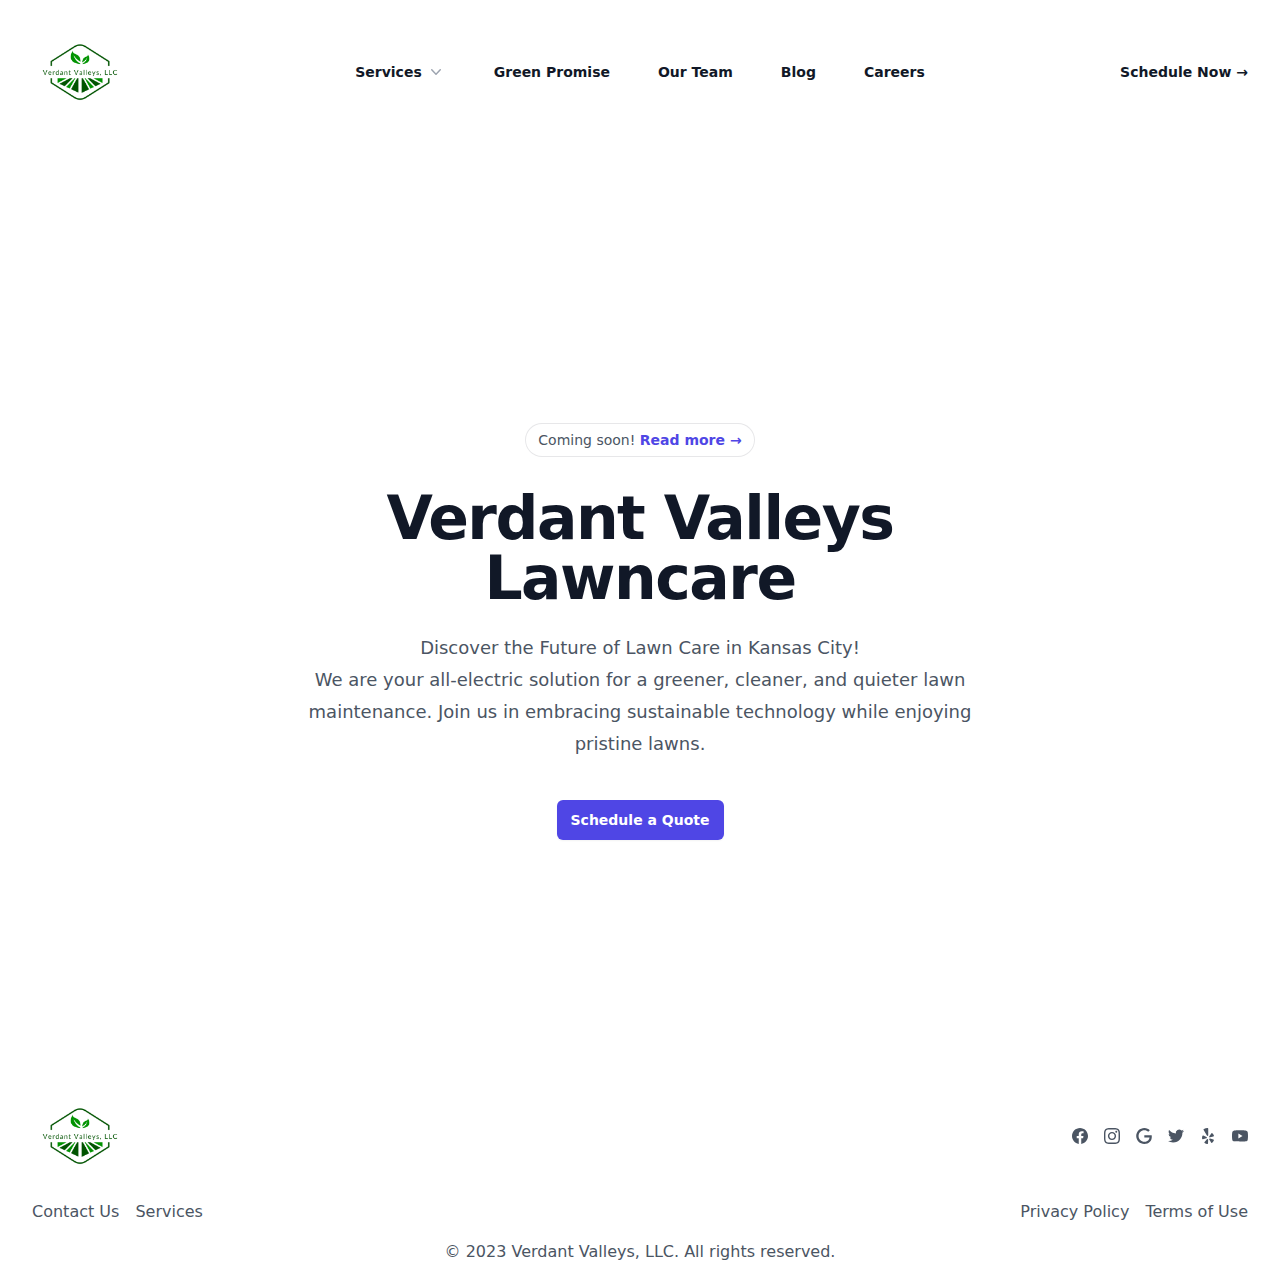
==== commit 6fd031d2: "Updates" ====
--- a/index.html
+++ b/index.html
@@ -1,9 +1,9 @@
-<!DOCTYPE html><html><head><meta charSet="utf-8"/><meta http-equiv="x-ua-compatible" content="ie=edge"/><meta name="viewport" content="width=device-width, initial-scale=1, shrink-to-fit=no"/><meta name="generator" content="Gatsby 5.12.3"/><style data-href="/styles.cd44f3d5fdef78d779bd.css" data-identity="gatsby-global-css">/*
+<!DOCTYPE html><html><head><meta charSet="utf-8"/><meta http-equiv="x-ua-compatible" content="ie=edge"/><meta name="viewport" content="width=device-width, initial-scale=1, shrink-to-fit=no"/><meta name="generator" content="Gatsby 5.12.3"/><style data-href="/styles.22688c3a0ad31124f4cd.css" data-identity="gatsby-global-css">/*
 ! tailwindcss v3.3.3 | MIT License | https://tailwindcss.com
-*/*,:after,:before{border:0 solid #e5e7eb;box-sizing:border-box}:after,:before{--tw-content:""}html{-webkit-text-size-adjust:100%;font-feature-settings:normal;font-family:ui-sans-serif,system-ui,-apple-system,BlinkMacSystemFont,Segoe UI,Roboto,Helvetica Neue,Arial,Noto Sans,sans-serif,Apple Color Emoji,Segoe UI Emoji,Segoe UI Symbol,Noto Color Emoji;font-variation-settings:normal;line-height:1.5;-moz-tab-size:4;-o-tab-size:4;tab-size:4}body{line-height:inherit;margin:0}hr{border-top-width:1px;color:inherit;height:0}abbr:where([title]){-webkit-text-decoration:underline dotted;text-decoration:underline dotted}h1,h2,h3,h4,h5,h6{font-size:inherit;font-weight:inherit}a{color:inherit;text-decoration:inherit}b,strong{font-weight:bolder}code,kbd,pre,samp{font-family:ui-monospace,SFMono-Regular,Menlo,Monaco,Consolas,Liberation Mono,Courier New,monospace;font-size:1em}small{font-size:80%}sub,sup{font-size:75%;line-height:0;position:relative;vertical-align:baseline}sub{bottom:-.25em}sup{top:-.5em}table{border-collapse:collapse;border-color:inherit;text-indent:0}button,input,optgroup,select,textarea{font-feature-settings:inherit;color:inherit;font-family:inherit;font-size:100%;font-variation-settings:inherit;font-weight:inherit;line-height:inherit;margin:0;padding:0}button,select{text-transform:none}[type=button],[type=reset],[type=submit],button{-webkit-appearance:button;background-color:transparent;background-image:none}:-moz-focusring{outline:auto}:-moz-ui-invalid{box-shadow:none}progress{vertical-align:baseline}::-webkit-inner-spin-button,::-webkit-outer-spin-button{height:auto}[type=search]{-webkit-appearance:textfield;outline-offset:-2px}::-webkit-search-decoration{-webkit-appearance:none}::-webkit-file-upload-button{-webkit-appearance:button;font:inherit}summary{display:list-item}blockquote,dd,dl,figure,h1,h2,h3,h4,h5,h6,hr,p,pre{margin:0}fieldset{margin:0}fieldset,legend{padding:0}menu,ol,ul{list-style:none;margin:0;padding:0}dialog{padding:0}textarea{resize:vertical}input::-moz-placeholder,textarea::-moz-placeholder{color:#9ca3af;opacity:1}input::placeholder,textarea::placeholder{color:#9ca3af;opacity:1}[role=button],button{cursor:pointer}:disabled{cursor:default}audio,canvas,embed,iframe,img,object,svg,video{display:block;vertical-align:middle}img,video{height:auto;max-width:100%}[hidden]{display:none}*,:after,:before{--tw-border-spacing-x:0;--tw-border-spacing-y:0;--tw-translate-x:0;--tw-translate-y:0;--tw-rotate:0;--tw-skew-x:0;--tw-skew-y:0;--tw-scale-x:1;--tw-scale-y:1;--tw-pan-x: ;--tw-pan-y: ;--tw-pinch-zoom: ;--tw-scroll-snap-strictness:proximity;--tw-gradient-from-position: ;--tw-gradient-via-position: ;--tw-gradient-to-position: ;--tw-ordinal: ;--tw-slashed-zero: ;--tw-numeric-figure: ;--tw-numeric-spacing: ;--tw-numeric-fraction: ;--tw-ring-inset: ;--tw-ring-offset-width:0px;--tw-ring-offset-color:#fff;--tw-ring-color:rgba(59,130,246,.5);--tw-ring-offset-shadow:0 0 #0000;--tw-ring-shadow:0 0 #0000;--tw-shadow:0 0 #0000;--tw-shadow-colored:0 0 #0000;--tw-blur: ;--tw-brightness: ;--tw-contrast: ;--tw-grayscale: ;--tw-hue-rotate: ;--tw-invert: ;--tw-saturate: ;--tw-sepia: ;--tw-drop-shadow: ;--tw-backdrop-blur: ;--tw-backdrop-brightness: ;--tw-backdrop-contrast: ;--tw-backdrop-grayscale: ;--tw-backdrop-hue-rotate: ;--tw-backdrop-invert: ;--tw-backdrop-opacity: ;--tw-backdrop-saturate: ;--tw-backdrop-sepia: }::backdrop{--tw-border-spacing-x:0;--tw-border-spacing-y:0;--tw-translate-x:0;--tw-translate-y:0;--tw-rotate:0;--tw-skew-x:0;--tw-skew-y:0;--tw-scale-x:1;--tw-scale-y:1;--tw-pan-x: ;--tw-pan-y: ;--tw-pinch-zoom: ;--tw-scroll-snap-strictness:proximity;--tw-gradient-from-position: ;--tw-gradient-via-position: ;--tw-gradient-to-position: ;--tw-ordinal: ;--tw-slashed-zero: ;--tw-numeric-figure: ;--tw-numeric-spacing: ;--tw-numeric-fraction: ;--tw-ring-inset: ;--tw-ring-offset-width:0px;--tw-ring-offset-color:#fff;--tw-ring-color:rgba(59,130,246,.5);--tw-ring-offset-shadow:0 0 #0000;--tw-ring-shadow:0 0 #0000;--tw-shadow:0 0 #0000;--tw-shadow-colored:0 0 #0000;--tw-blur: ;--tw-brightness: ;--tw-contrast: ;--tw-grayscale: ;--tw-hue-rotate: ;--tw-invert: ;--tw-saturate: ;--tw-sepia: ;--tw-drop-shadow: ;--tw-backdrop-blur: ;--tw-backdrop-brightness: ;--tw-backdrop-contrast: ;--tw-backdrop-grayscale: ;--tw-backdrop-hue-rotate: ;--tw-backdrop-invert: ;--tw-backdrop-opacity: ;--tw-backdrop-saturate: ;--tw-backdrop-sepia: }.container{width:100%}@media (min-width:640px){.container{max-width:640px}}@media (min-width:768px){.container{max-width:768px}}@media (min-width:1024px){.container{max-width:1024px}}@media (min-width:1280px){.container{max-width:1280px}}@media (min-width:1536px){.container{max-width:1536px}}.sr-only{clip:rect(0,0,0,0);border-width:0;height:1px;margin:-1px;overflow:hidden;padding:0;position:absolute;white-space:nowrap;width:1px}.fixed{position:fixed}.absolute{position:absolute}.relative{position:relative}.inset-0{inset:0}.inset-y-0{bottom:0;top:0}.-left-8{left:-2rem}.left-\[max\(50\%\2c 25rem\)\]{left:max(50%,25rem)}.right-0{right:0}.top-0{top:0}.top-full{top:100%}.isolate{isolation:isolate}.-z-10{z-index:-10}.z-10{z-index:10}.-m-1{margin:-.25rem}.-m-1\.5{margin:-.375rem}.-m-2{margin:-.5rem}.-m-2\.5{margin:-.625rem}.-mx-3{margin-left:-.75rem;margin-right:-.75rem}.-my-6{margin-bottom:-1.5rem;margin-top:-1.5rem}.mx-auto{margin-left:auto;margin-right:auto}.mb-4{margin-bottom:1rem}.mt-1{margin-top:.25rem}.mt-10{margin-top:2.5rem}.mt-2{margin-top:.5rem}.mt-3{margin-top:.75rem}.mt-6{margin-top:1.5rem}.block{display:block}.flex{display:flex}.inline-flex{display:inline-flex}.flow-root{display:flow-root}.grid{display:grid}.hidden{display:none}.h-11{height:2.75rem}.h-16{height:4rem}.h-5{height:1.25rem}.h-6{height:1.5rem}.h-8{height:2rem}.h-\[64rem\]{height:64rem}.min-h-screen{min-height:100vh}.w-11{width:2.75rem}.w-16{width:4rem}.w-5{width:1.25rem}.w-6{width:1.5rem}.w-\[128rem\]{width:128rem}.w-auto{width:auto}.w-full{width:100%}.w-screen{width:100vw}.max-w-2xl{max-width:42rem}.max-w-7xl{max-width:80rem}.max-w-md{max-width:28rem}.flex-auto{flex:1 1 auto}.flex-none{flex:none}.flex-grow{flex-grow:1}.-translate-x-1\/2{--tw-translate-x:-50%}.-translate-x-1\/2,.translate-y-0{transform:translate(var(--tw-translate-x),var(--tw-translate-y)) rotate(var(--tw-rotate)) skewX(var(--tw-skew-x)) skewY(var(--tw-skew-y)) scaleX(var(--tw-scale-x)) scaleY(var(--tw-scale-y))}.translate-y-0{--tw-translate-y:0px}.translate-y-1{--tw-translate-y:0.25rem}.rotate-180,.translate-y-1{transform:translate(var(--tw-translate-x),var(--tw-translate-y)) rotate(var(--tw-rotate)) skewX(var(--tw-skew-x)) skewY(var(--tw-skew-y)) scaleX(var(--tw-scale-x)) scaleY(var(--tw-scale-y))}.rotate-180{--tw-rotate:180deg}.grid-cols-2{grid-template-columns:repeat(2,minmax(0,1fr))}.flex-col{flex-direction:column}.flex-wrap{flex-wrap:wrap}.items-center{align-items:center}.justify-center{justify-content:center}.justify-between{justify-content:space-between}.gap-x-1{-moz-column-gap:.25rem;column-gap:.25rem}.gap-x-2{-moz-column-gap:.5rem;column-gap:.5rem}.gap-x-2\.5{-moz-column-gap:.625rem;column-gap:.625rem}.gap-x-6{-moz-column-gap:1.5rem;column-gap:1.5rem}.gap-x-8{-moz-column-gap:2rem;column-gap:2rem}.gap-y-12{row-gap:3rem}.gap-y-20{row-gap:5rem}.space-x-4>:not([hidden])~:not([hidden]){--tw-space-x-reverse:0;margin-left:calc(1rem*(1 - var(--tw-space-x-reverse)));margin-right:calc(1rem*var(--tw-space-x-reverse))}.space-y-2>:not([hidden])~:not([hidden]){--tw-space-y-reverse:0;margin-bottom:calc(.5rem*var(--tw-space-y-reverse));margin-top:calc(.5rem*(1 - var(--tw-space-y-reverse)))}.divide-x>:not([hidden])~:not([hidden]){--tw-divide-x-reverse:0;border-left-width:calc(1px*(1 - var(--tw-divide-x-reverse)));border-right-width:calc(1px*var(--tw-divide-x-reverse))}.divide-y>:not([hidden])~:not([hidden]){--tw-divide-y-reverse:0;border-bottom-width:calc(1px*var(--tw-divide-y-reverse));border-top-width:calc(1px*(1 - var(--tw-divide-y-reverse)))}.divide-gray-500\/10>:not([hidden])~:not([hidden]){border-color:hsla(220,9%,46%,.1)}.divide-gray-900\/5>:not([hidden])~:not([hidden]){border-color:rgba(17,24,39,.05)}.overflow-hidden{overflow:hidden}.overflow-visible{overflow:visible}.overflow-y-auto{overflow-y:auto}.rounded-3xl{border-radius:1.5rem}.rounded-full{border-radius:9999px}.rounded-lg{border-radius:.5rem}.rounded-md{border-radius:.375rem}.bg-gray-50{--tw-bg-opacity:1;background-color:rgb(249 250 251/var(--tw-bg-opacity))}.bg-indigo-600{--tw-bg-opacity:1;background-color:rgb(79 70 229/var(--tw-bg-opacity))}.bg-white{--tw-bg-opacity:1;background-color:rgb(255 255 255/var(--tw-bg-opacity))}.fill-gray-50{fill:#f9fafb}.stroke-gray-200{stroke:#e5e7eb}.p-1{padding:.25rem}.p-1\.5{padding:.375rem}.p-2{padding:.5rem}.p-2\.5{padding:.625rem}.p-3{padding:.75rem}.p-4{padding:1rem}.p-6{padding:1.5rem}.p-8{padding:2rem}.px-3{padding-left:.75rem;padding-right:.75rem}.px-3\.5{padding-left:.875rem;padding-right:.875rem}.px-6{padding-left:1.5rem;padding-right:1.5rem}.py-1{padding-bottom:.25rem;padding-top:.25rem}.py-2{padding-bottom:.5rem;padding-top:.5rem}.py-2\.5{padding-bottom:.625rem;padding-top:.625rem}.py-24{padding-bottom:6rem;padding-top:6rem}.py-32{padding-bottom:8rem;padding-top:8rem}.py-6{padding-bottom:1.5rem;padding-top:1.5rem}.pb-4{padding-bottom:1rem}.pl-3{padding-left:.75rem}.pl-6{padding-left:1.5rem}.pr-3{padding-right:.75rem}.pr-3\.5{padding-right:.875rem}.pt-14{padding-top:3.5rem}.pt-4{padding-top:1rem}.text-center{text-align:center}.text-2xl{font-size:1.5rem;line-height:2rem}.text-3xl{font-size:1.875rem;line-height:2.25rem}.text-4xl{font-size:2.25rem;line-height:2.5rem}.text-6xl{font-size:3.75rem;line-height:1}.text-base{font-size:1rem;line-height:1.5rem}.text-lg{font-size:1.125rem;line-height:1.75rem}.text-sm{font-size:.875rem;line-height:1.25rem}.font-bold{font-weight:700}.font-semibold{font-weight:600}.leading-6{line-height:1.5rem}.leading-7{line-height:1.75rem}.leading-8{line-height:2rem}.tracking-tight{letter-spacing:-.025em}.text-blue-300{--tw-text-opacity:1;color:rgb(147 197 253/var(--tw-text-opacity))}.text-gray-400{--tw-text-opacity:1;color:rgb(156 163 175/var(--tw-text-opacity))}.text-gray-600{--tw-text-opacity:1;color:rgb(75 85 99/var(--tw-text-opacity))}.text-gray-700{--tw-text-opacity:1;color:rgb(55 65 81/var(--tw-text-opacity))}.text-gray-900{--tw-text-opacity:1;color:rgb(17 24 39/var(--tw-text-opacity))}.text-indigo-600{--tw-text-opacity:1;color:rgb(79 70 229/var(--tw-text-opacity))}.text-white{--tw-text-opacity:1;color:rgb(255 255 255/var(--tw-text-opacity))}.opacity-0{opacity:0}.opacity-100{opacity:1}.shadow-lg{--tw-shadow:0 10px 15px -3px rgba(0,0,0,.1),0 4px 6px -4px rgba(0,0,0,.1);--tw-shadow-colored:0 10px 15px -3px var(--tw-shadow-color),0 4px 6px -4px var(--tw-shadow-color)}.shadow-lg,.shadow-sm{box-shadow:var(--tw-ring-offset-shadow,0 0 #0000),var(--tw-ring-shadow,0 0 #0000),var(--tw-shadow)}.shadow-sm{--tw-shadow:0 1px 2px 0 rgba(0,0,0,.05);--tw-shadow-colored:0 1px 2px 0 var(--tw-shadow-color)}.ring-1{--tw-ring-offset-shadow:var(--tw-ring-inset) 0 0 0 var(--tw-ring-offset-width) var(--tw-ring-offset-color);--tw-ring-shadow:var(--tw-ring-inset) 0 0 0 calc(1px + var(--tw-ring-offset-width)) var(--tw-ring-color);box-shadow:var(--tw-ring-offset-shadow),var(--tw-ring-shadow),var(--tw-shadow,0 0 #0000)}.ring-gray-900\/10{--tw-ring-color:rgba(17,24,39,.1)}.ring-gray-900\/5{--tw-ring-color:rgba(17,24,39,.05)}.filter{filter:var(--tw-blur) var(--tw-brightness) var(--tw-contrast) var(--tw-grayscale) var(--tw-hue-rotate) var(--tw-invert) var(--tw-saturate) var(--tw-sepia) var(--tw-drop-shadow)}.transition{transition-property:color,background-color,border-color,text-decoration-color,fill,stroke,opacity,box-shadow,transform,filter,-webkit-backdrop-filter;transition-property:color,background-color,border-color,text-decoration-color,fill,stroke,opacity,box-shadow,transform,filter,backdrop-filter;transition-property:color,background-color,border-color,text-decoration-color,fill,stroke,opacity,box-shadow,transform,filter,backdrop-filter,-webkit-backdrop-filter;transition-timing-function:cubic-bezier(.4,0,.2,1)}.duration-150,.transition{transition-duration:.15s}.duration-200{transition-duration:.2s}.duration-300{transition-duration:.3s}.ease-in{transition-timing-function:cubic-bezier(.4,0,1,1)}.ease-out{transition-timing-function:cubic-bezier(0,0,.2,1)}.\[mask-image\:radial-gradient\(64rem_64rem_at_top\2c white\2c transparent\)\]{-webkit-mask-image:radial-gradient(64rem 64rem at top,#fff,transparent);mask-image:radial-gradient(64rem 64rem at top,#fff,transparent)}.hover\:bg-gray-100:hover{--tw-bg-opacity:1;background-color:rgb(243 244 246/var(--tw-bg-opacity))}.hover\:bg-gray-50:hover{--tw-bg-opacity:1;background-color:rgb(249 250 251/var(--tw-bg-opacity))}.hover\:bg-indigo-500:hover{--tw-bg-opacity:1;background-color:rgb(99 102 241/var(--tw-bg-opacity))}.hover\:text-indigo-400:hover{--tw-text-opacity:1;color:rgb(129 140 248/var(--tw-text-opacity))}.hover\:underline:hover{text-decoration-line:underline}.hover\:ring-gray-900\/20:hover{--tw-ring-color:rgba(17,24,39,.2)}.focus-visible\:outline:focus-visible{outline-style:solid}.focus-visible\:outline-2:focus-visible{outline-width:2px}.focus-visible\:outline-offset-2:focus-visible{outline-offset:2px}.focus-visible\:outline-indigo-600:focus-visible{outline-color:#4f46e5}.group:hover .group-hover\:bg-white{--tw-bg-opacity:1;background-color:rgb(255 255 255/var(--tw-bg-opacity))}.group:hover .group-hover\:text-indigo-600{--tw-text-opacity:1;color:rgb(79 70 229/var(--tw-text-opacity))}@media (min-width:640px){.sm\:mb-8{margin-bottom:2rem}.sm\:flex{display:flex}.sm\:max-w-sm{max-width:24rem}.sm\:grid-cols-1{grid-template-columns:repeat(1,minmax(0,1fr))}.sm\:flex-nowrap{flex-wrap:nowrap}.sm\:justify-center{justify-content:center}.sm\:gap-y-16{row-gap:4rem}.sm\:py-32{padding-bottom:8rem;padding-top:8rem}.sm\:py-48{padding-bottom:12rem;padding-top:12rem}.sm\:text-4xl{font-size:2.25rem;line-height:2.5rem}.sm\:text-6xl{font-size:3.75rem;line-height:1}.sm\:text-7xl{font-size:4.5rem;line-height:1}.sm\:ring-1{--tw-ring-offset-shadow:var(--tw-ring-inset) 0 0 0 var(--tw-ring-offset-width) var(--tw-ring-offset-color);--tw-ring-shadow:var(--tw-ring-inset) 0 0 0 calc(1px + var(--tw-ring-offset-width)) var(--tw-ring-color);box-shadow:var(--tw-ring-offset-shadow),var(--tw-ring-shadow),var(--tw-shadow,0 0 #0000)}.sm\:ring-gray-900\/10{--tw-ring-color:rgba(17,24,39,.1)}}@media (min-width:1024px){.lg\:flex{display:flex}.lg\:hidden{display:none}.lg\:flex-1{flex:1 1 0%}.lg\:justify-end{justify-content:flex-end}.lg\:gap-x-12{-moz-column-gap:3rem;column-gap:3rem}.lg\:overflow-visible{overflow:visible}.lg\:px-0{padding-left:0;padding-right:0}.lg\:px-8{padding-left:2rem;padding-right:2rem}.lg\:py-56{padding-bottom:14rem;padding-top:14rem}}@media (min-width:1280px){.xl\:col-span-2{grid-column:span 2/span 2}.xl\:grid-cols-3{grid-template-columns:repeat(3,minmax(0,1fr))}}</style><link rel="sitemap" type="application/xml" href="/sitemap-index.xml"/><link rel="icon" href="/favicon-32x32.png?v=2cce0c81afd746273dd844f85dc4ee37" type="image/png"/><link rel="manifest" href="/manifest.webmanifest" crossorigin="anonymous"/><link rel="apple-touch-icon" sizes="48x48" href="/icons/icon-48x48.png?v=2cce0c81afd746273dd844f85dc4ee37"/><link rel="apple-touch-icon" sizes="72x72" href="/icons/icon-72x72.png?v=2cce0c81afd746273dd844f85dc4ee37"/><link rel="apple-touch-icon" sizes="96x96" href="/icons/icon-96x96.png?v=2cce0c81afd746273dd844f85dc4ee37"/><link rel="apple-touch-icon" sizes="144x144" href="/icons/icon-144x144.png?v=2cce0c81afd746273dd844f85dc4ee37"/><link rel="apple-touch-icon" sizes="192x192" href="/icons/icon-192x192.png?v=2cce0c81afd746273dd844f85dc4ee37"/><link rel="apple-touch-icon" sizes="256x256" href="/icons/icon-256x256.png?v=2cce0c81afd746273dd844f85dc4ee37"/><link rel="apple-touch-icon" sizes="384x384" href="/icons/icon-384x384.png?v=2cce0c81afd746273dd844f85dc4ee37"/><link rel="apple-touch-icon" sizes="512x512" href="/icons/icon-512x512.png?v=2cce0c81afd746273dd844f85dc4ee37"/><title data-gatsby-head="true">Verdant Valleys, LLC</title></head><body><div id="___gatsby"><div style="outline:none" tabindex="-1" id="gatsby-focus-wrapper"><div class="flex flex-col min-h-screen"><div class="bg-white"><header><nav class="mx-auto flex max-w-7xl items-center justify-between p-6 lg:px-8" aria-label="Global"><div class="flex lg:flex-1"><a aria-current="page" class="-m-1.5 p-1.5" href="/"><span class="sr-only">Verdant Valleys</span><img class="h-8 w-auto inline-flex items-center justify-center rounded-md p-2.5 text-gray-700" src="/static/icon-cae1a922e329e00594b1621831a5c527.png" alt="Verdant Valleys, LLC"/></a></div><div class="flex lg:hidden"><button type="button" class="-m-2.5 inline-flex items-center justify-center rounded-md p-2.5 text-gray-700"><span class="sr-only">Open main menu</span><svg xmlns="http://www.w3.org/2000/svg" fill="none" viewBox="0 0 24 24" stroke-width="1.5" stroke="currentColor" aria-hidden="true" class="h-6 w-6"><path stroke-linecap="round" stroke-linejoin="round" d="M3.75 6.75h16.5M3.75 12h16.5m-16.5 5.25h16.5"></path></svg></button></div><div class="hidden lg:flex lg:gap-x-12"><div class="relative" data-headlessui-state=""><button class="flex items-center gap-x-1 text-sm font-semibold leading-6 text-gray-900" type="button" aria-expanded="false" data-headlessui-state="">Services<svg xmlns="http://www.w3.org/2000/svg" viewBox="0 0 20 20" fill="currentColor" aria-hidden="true" class="h-5 w-5 flex-none text-gray-400"><path fill-rule="evenodd" d="M5.23 7.21a.75.75 0 011.06.02L10 11.168l3.71-3.938a.75.75 0 111.08 1.04l-4.25 4.5a.75.75 0 01-1.08 0l-4.25-4.5a.75.75 0 01.02-1.06z" clip-rule="evenodd"></path></svg></button></div><a class="text-sm font-semibold leading-6 text-gray-900" href="/green_promise/">Green Promise</a><a class="text-sm font-semibold leading-6 text-gray-900" href="/ourteam/">Our Team</a><a class="text-sm font-semibold leading-6 text-gray-900" href="/blog/">Blog</a><a class="text-sm font-semibold leading-6 text-gray-900" href="/careers/">Careers</a></div><div style="position:fixed;top:1px;left:1px;width:1px;height:0;padding:0;margin:-1px;overflow:hidden;clip:rect(0, 0, 0, 0);white-space:nowrap;border-width:0;display:none"></div><div class="hidden lg:flex lg:flex-1 lg:justify-end"><a class="text-sm font-semibold leading-6 text-gray-900" href="/schedule/">Schedule Now <span aria-hidden="true">→</span></a></div></nav><div style="position:fixed;top:1px;left:1px;width:1px;height:0;padding:0;margin:-1px;overflow:hidden;clip:rect(0, 0, 0, 0);white-space:nowrap;border-width:0;display:none"></div></header><main class="flex-grow"><section class="relative isolate px-6 pt-14 lg:px-8"><div class="mx-auto max-w-2xl py-32 sm:py-48 lg:py-56"><div class="hidden sm:mb-8 sm:flex sm:justify-center"><div class="relative rounded-full px-3 py-1 text-sm leading-6 text-gray-600 ring-1 ring-gray-900/10 hover:ring-gray-900/20">Coming soon!<!-- --> <a href="#" class="font-semibold text-indigo-600"><span class="absolute inset-0" aria-hidden="true"></span>Read more <span aria-hidden="true">→</span></a></div></div><div class="text-center"><h1 class="text-4xl font-bold tracking-tight text-gray-900 sm:text-6xl">Verdant Valleys Lawncare</h1><p class="mt-6 text-lg leading-8 text-gray-600">Discover the Future of Lawn Care in Kansas City! <br/>We are your all-electric solution for a greener, cleaner, and quieter lawn maintenance. Join us in embracing sustainable technology while enjoying pristine lawns.</p><div class="mt-10 flex items-center justify-center gap-x-6"><a href="#" class="rounded-md bg-indigo-600 px-3.5 py-2.5 text-sm font-semibold text-white shadow-sm hover:bg-indigo-500 focus-visible:outline focus-visible:outline-2 focus-visible:outline-offset-2 focus-visible:outline-indigo-600">Schedule a Quote</a></div></div></div></section></main><footer><div class="mx-auto flex max-w-7xl items-center justify-between p-6 lg:px-8" aria-label="Global"><div class="container mx-auto"><div class="flex justify-between items-center pb-4"><a aria-current="page" class="-m-1.5 p-1.5" href="/"><span class="sr-only">Verdant Valleys</span><img class="h-8 w-auto" src="https://tailwindui.com/img/logos/mark.svg?color=indigo&amp;shade=600" alt=""/></a><div class="flex space-x-4"><a href="https://facebook.com/facebook-username" class="text-gray-600 hover:text-indigo-400 transition duration-300"> <svg stroke="currentColor" fill="currentColor" stroke-width="0" role="img" viewBox="0 0 24 24" height="1em" width="1em" xmlns="http://www.w3.org/2000/svg"><title></title><path d="M24 12.073c0-6.627-5.373-12-12-12s-12 5.373-12 12c0 5.99 4.388 10.954 10.125 11.854v-8.385H7.078v-3.47h3.047V9.43c0-3.007 1.792-4.669 4.533-4.669 1.312 0 2.686.235 2.686.235v2.953H15.83c-1.491 0-1.956.925-1.956 1.874v2.25h3.328l-.532 3.47h-2.796v8.385C19.612 23.027 24 18.062 24 12.073z"></path></svg><span class="sr-only">Facebook</span></a><a href="https://instagram.com/instagram-username" class="text-gray-600 hover:text-indigo-400 transition duration-300"> <svg stroke="currentColor" fill="currentColor" stroke-width="0" role="img" viewBox="0 0 24 24" height="1em" width="1em" xmlns="http://www.w3.org/2000/svg"><title></title><path d="M12 0C8.74 0 8.333.015 7.053.072 5.775.132 4.905.333 4.14.63c-.789.306-1.459.717-2.126 1.384S.935 3.35.63 4.14C.333 4.905.131 5.775.072 7.053.012 8.333 0 8.74 0 12s.015 3.667.072 4.947c.06 1.277.261 2.148.558 2.913.306.788.717 1.459 1.384 2.126.667.666 1.336 1.079 2.126 1.384.766.296 1.636.499 2.913.558C8.333 23.988 8.74 24 12 24s3.667-.015 4.947-.072c1.277-.06 2.148-.262 2.913-.558.788-.306 1.459-.718 2.126-1.384.666-.667 1.079-1.335 1.384-2.126.296-.765.499-1.636.558-2.913.06-1.28.072-1.687.072-4.947s-.015-3.667-.072-4.947c-.06-1.277-.262-2.149-.558-2.913-.306-.789-.718-1.459-1.384-2.126C21.319 1.347 20.651.935 19.86.63c-.765-.297-1.636-.499-2.913-.558C15.667.012 15.26 0 12 0zm0 2.16c3.203 0 3.585.016 4.85.071 1.17.055 1.805.249 2.227.415.562.217.96.477 1.382.896.419.42.679.819.896 1.381.164.422.36 1.057.413 2.227.057 1.266.07 1.646.07 4.85s-.015 3.585-.074 4.85c-.061 1.17-.256 1.805-.421 2.227-.224.562-.479.96-.899 1.382-.419.419-.824.679-1.38.896-.42.164-1.065.36-2.235.413-1.274.057-1.649.07-4.859.07-3.211 0-3.586-.015-4.859-.074-1.171-.061-1.816-.256-2.236-.421-.569-.224-.96-.479-1.379-.899-.421-.419-.69-.824-.9-1.38-.165-.42-.359-1.065-.42-2.235-.045-1.26-.061-1.649-.061-4.844 0-3.196.016-3.586.061-4.861.061-1.17.255-1.814.42-2.234.21-.57.479-.96.9-1.381.419-.419.81-.689 1.379-.898.42-.166 1.051-.361 2.221-.421 1.275-.045 1.65-.06 4.859-.06l.045.03zm0 3.678c-3.405 0-6.162 2.76-6.162 6.162 0 3.405 2.76 6.162 6.162 6.162 3.405 0 6.162-2.76 6.162-6.162 0-3.405-2.76-6.162-6.162-6.162zM12 16c-2.21 0-4-1.79-4-4s1.79-4 4-4 4 1.79 4 4-1.79 4-4 4zm7.846-10.405c0 .795-.646 1.44-1.44 1.44-.795 0-1.44-.646-1.44-1.44 0-.794.646-1.439 1.44-1.439.793-.001 1.44.645 1.44 1.439z"></path></svg><span class="sr-only">Instagram</span></a><a href="https://google.com/google-username" class="text-gray-600 hover:text-indigo-400 transition duration-300"> <svg stroke="currentColor" fill="currentColor" stroke-width="0" role="img" viewBox="0 0 24 24" height="1em" width="1em" xmlns="http://www.w3.org/2000/svg"><title></title><path d="M12.48 10.92v3.28h7.84c-.24 1.84-.853 3.187-1.787 4.133-1.147 1.147-2.933 2.4-6.053 2.4-4.827 0-8.6-3.893-8.6-8.72s3.773-8.72 8.6-8.72c2.6 0 4.507 1.027 5.907 2.347l2.307-2.307C18.747 1.44 16.133 0 12.48 0 5.867 0 .307 5.387.307 12s5.56 12 12.173 12c3.573 0 6.267-1.173 8.373-3.36 2.16-2.16 2.84-5.213 2.84-7.667 0-.76-.053-1.467-.173-2.053H12.48z"></path></svg><span class="sr-only">Google</span></a><a href="https://twitter.com/twitter-username" class="text-gray-600 hover:text-indigo-400 transition duration-300"> <svg stroke="currentColor" fill="currentColor" stroke-width="0" role="img" viewBox="0 0 24 24" height="1em" width="1em" xmlns="http://www.w3.org/2000/svg"><title></title><path d="M23.953 4.57a10 10 0 01-2.825.775 4.958 4.958 0 002.163-2.723c-.951.555-2.005.959-3.127 1.184a4.92 4.92 0 00-8.384 4.482C7.69 8.095 4.067 6.13 1.64 3.162a4.822 4.822 0 00-.666 2.475c0 1.71.87 3.213 2.188 4.096a4.904 4.904 0 01-2.228-.616v.06a4.923 4.923 0 003.946 4.827 4.996 4.996 0 01-2.212.085 4.936 4.936 0 004.604 3.417 9.867 9.867 0 01-6.102 2.105c-.39 0-.779-.023-1.17-.067a13.995 13.995 0 007.557 2.209c9.053 0 13.998-7.496 13.998-13.985 0-.21 0-.42-.015-.63A9.935 9.935 0 0024 4.59z"></path></svg><span class="sr-only">Twitter</span></a><a href="https://yelp.com/yelp-username" class="text-gray-600 hover:text-indigo-400 transition duration-300"> <svg stroke="currentColor" fill="currentColor" stroke-width="0" role="img" viewBox="0 0 24 24" height="1em" width="1em" xmlns="http://www.w3.org/2000/svg"><title></title><path d="M20.16 12.594l-4.995 1.433c-.96.276-1.74-.8-1.176-1.63l2.905-4.308a1.072 1.072 0 0 1 1.596-.206 9.194 9.194 0 0 1 2.364 3.252 1.073 1.073 0 0 1-.686 1.459zm-5.025 3.152l4.942 1.606a1.072 1.072 0 0 1 .636 1.48 9.316 9.316 0 0 1-2.47 3.169 1.073 1.073 0 0 1-1.592-.26l-2.76-4.409c-.528-.847.288-1.894 1.236-1.584zm-4.796-4.368L5.454 2.916a1.072 1.072 0 0 1 .466-1.5A14.973 14.973 0 0 1 11.184.003a1.07 1.07 0 0 1 1.153 1.068v9.768c0 1.096-1.45 1.483-1.998.535zm-.857 4.17L4.44 16.806a1.073 1.073 0 0 1-1.324-.92 9.218 9.218 0 0 1 .43-3.997 1.07 1.07 0 0 1 1.485-.62l4.668 2.279c.9.438.763 1.76-.207 2zm.886 1.477c.669-.744 1.901-.246 1.866.752l-.19 5.188a1.073 1.073 0 0 1-1.247 1.02 9.314 9.314 0 0 1-3.722-1.502 1.072 1.072 0 0 1-.187-1.6l3.477-3.864z"></path></svg><span class="sr-only">Yelp</span></a><a href="https://youtube.com/youtube-username" class="text-gray-600 hover:text-indigo-400 transition duration-300"> <svg stroke="currentColor" fill="currentColor" stroke-width="0" role="img" viewBox="0 0 24 24" height="1em" width="1em" xmlns="http://www.w3.org/2000/svg"><title></title><path d="M23.498 6.186a3.016 3.016 0 0 0-2.122-2.136C19.505 3.545 12 3.545 12 3.545s-7.505 0-9.377.505A3.017 3.017 0 0 0 .502 6.186C0 8.07 0 12 0 12s0 3.93.502 5.814a3.016 3.016 0 0 0 2.122 2.136c1.871.505 9.376.505 9.376.505s7.505 0 9.377-.505a3.015 3.015 0 0 0 2.122-2.136C24 15.93 24 12 24 12s0-3.93-.502-5.814zM9.545 15.568V8.432L15.818 12l-6.273 3.568z"></path></svg><span class="sr-only">YouTube</span></a></div></div><div class="flex justify-between items-center flex-wrap sm:flex-nowrap"><div class="flex space-x-4"><a class="text-gray-600 hover:text-indigo-400 transition duration-300" href="/contact/">Contact Us</a><a class="text-gray-600 hover:text-indigo-400 transition duration-300" href="/services/">Services</a></div><div class="flex space-x-4"><a class="text-gray-600 hover:text-indigo-400 transition duration-300" href="/privacy-policy/">Privacy Policy</a><a class="text-gray-600 hover:text-indigo-400 transition duration-300" href="/terms-of-use/">Terms of Use</a></div></div><p class="text-center text-gray-600 pt-4">© 2023 Verdant Valleys, LLC. All rights reserved.</p></div></div></footer></div></div></div><div id="gatsby-announcer" style="position:absolute;top:0;width:1px;height:1px;padding:0;overflow:hidden;clip:rect(0, 0, 0, 0);white-space:nowrap;border:0" aria-live="assertive" aria-atomic="true"></div></div><script id="gatsby-script-loader">/*<![CDATA[*/window.pagePath="/";/*]]>*/</script><!-- slice-start id="_gatsby-scripts-1" -->
+*/*,:after,:before{border:0 solid #e5e7eb;box-sizing:border-box}:after,:before{--tw-content:""}html{-webkit-text-size-adjust:100%;font-feature-settings:normal;font-family:ui-sans-serif,system-ui,-apple-system,BlinkMacSystemFont,Segoe UI,Roboto,Helvetica Neue,Arial,Noto Sans,sans-serif,Apple Color Emoji,Segoe UI Emoji,Segoe UI Symbol,Noto Color Emoji;font-variation-settings:normal;line-height:1.5;-moz-tab-size:4;-o-tab-size:4;tab-size:4}body{line-height:inherit;margin:0}hr{border-top-width:1px;color:inherit;height:0}abbr:where([title]){-webkit-text-decoration:underline dotted;text-decoration:underline dotted}h1,h2,h3,h4,h5,h6{font-size:inherit;font-weight:inherit}a{color:inherit;text-decoration:inherit}b,strong{font-weight:bolder}code,kbd,pre,samp{font-family:ui-monospace,SFMono-Regular,Menlo,Monaco,Consolas,Liberation Mono,Courier New,monospace;font-size:1em}small{font-size:80%}sub,sup{font-size:75%;line-height:0;position:relative;vertical-align:baseline}sub{bottom:-.25em}sup{top:-.5em}table{border-collapse:collapse;border-color:inherit;text-indent:0}button,input,optgroup,select,textarea{font-feature-settings:inherit;color:inherit;font-family:inherit;font-size:100%;font-variation-settings:inherit;font-weight:inherit;line-height:inherit;margin:0;padding:0}button,select{text-transform:none}[type=button],[type=reset],[type=submit],button{-webkit-appearance:button;background-color:transparent;background-image:none}:-moz-focusring{outline:auto}:-moz-ui-invalid{box-shadow:none}progress{vertical-align:baseline}::-webkit-inner-spin-button,::-webkit-outer-spin-button{height:auto}[type=search]{-webkit-appearance:textfield;outline-offset:-2px}::-webkit-search-decoration{-webkit-appearance:none}::-webkit-file-upload-button{-webkit-appearance:button;font:inherit}summary{display:list-item}blockquote,dd,dl,figure,h1,h2,h3,h4,h5,h6,hr,p,pre{margin:0}fieldset{margin:0}fieldset,legend{padding:0}menu,ol,ul{list-style:none;margin:0;padding:0}dialog{padding:0}textarea{resize:vertical}input::-moz-placeholder,textarea::-moz-placeholder{color:#9ca3af;opacity:1}input::placeholder,textarea::placeholder{color:#9ca3af;opacity:1}[role=button],button{cursor:pointer}:disabled{cursor:default}audio,canvas,embed,iframe,img,object,svg,video{display:block;vertical-align:middle}img,video{height:auto;max-width:100%}[hidden]{display:none}*,:after,:before{--tw-border-spacing-x:0;--tw-border-spacing-y:0;--tw-translate-x:0;--tw-translate-y:0;--tw-rotate:0;--tw-skew-x:0;--tw-skew-y:0;--tw-scale-x:1;--tw-scale-y:1;--tw-pan-x: ;--tw-pan-y: ;--tw-pinch-zoom: ;--tw-scroll-snap-strictness:proximity;--tw-gradient-from-position: ;--tw-gradient-via-position: ;--tw-gradient-to-position: ;--tw-ordinal: ;--tw-slashed-zero: ;--tw-numeric-figure: ;--tw-numeric-spacing: ;--tw-numeric-fraction: ;--tw-ring-inset: ;--tw-ring-offset-width:0px;--tw-ring-offset-color:#fff;--tw-ring-color:rgba(59,130,246,.5);--tw-ring-offset-shadow:0 0 #0000;--tw-ring-shadow:0 0 #0000;--tw-shadow:0 0 #0000;--tw-shadow-colored:0 0 #0000;--tw-blur: ;--tw-brightness: ;--tw-contrast: ;--tw-grayscale: ;--tw-hue-rotate: ;--tw-invert: ;--tw-saturate: ;--tw-sepia: ;--tw-drop-shadow: ;--tw-backdrop-blur: ;--tw-backdrop-brightness: ;--tw-backdrop-contrast: ;--tw-backdrop-grayscale: ;--tw-backdrop-hue-rotate: ;--tw-backdrop-invert: ;--tw-backdrop-opacity: ;--tw-backdrop-saturate: ;--tw-backdrop-sepia: }::backdrop{--tw-border-spacing-x:0;--tw-border-spacing-y:0;--tw-translate-x:0;--tw-translate-y:0;--tw-rotate:0;--tw-skew-x:0;--tw-skew-y:0;--tw-scale-x:1;--tw-scale-y:1;--tw-pan-x: ;--tw-pan-y: ;--tw-pinch-zoom: ;--tw-scroll-snap-strictness:proximity;--tw-gradient-from-position: ;--tw-gradient-via-position: ;--tw-gradient-to-position: ;--tw-ordinal: ;--tw-slashed-zero: ;--tw-numeric-figure: ;--tw-numeric-spacing: ;--tw-numeric-fraction: ;--tw-ring-inset: ;--tw-ring-offset-width:0px;--tw-ring-offset-color:#fff;--tw-ring-color:rgba(59,130,246,.5);--tw-ring-offset-shadow:0 0 #0000;--tw-ring-shadow:0 0 #0000;--tw-shadow:0 0 #0000;--tw-shadow-colored:0 0 #0000;--tw-blur: ;--tw-brightness: ;--tw-contrast: ;--tw-grayscale: ;--tw-hue-rotate: ;--tw-invert: ;--tw-saturate: ;--tw-sepia: ;--tw-drop-shadow: ;--tw-backdrop-blur: ;--tw-backdrop-brightness: ;--tw-backdrop-contrast: ;--tw-backdrop-grayscale: ;--tw-backdrop-hue-rotate: ;--tw-backdrop-invert: ;--tw-backdrop-opacity: ;--tw-backdrop-saturate: ;--tw-backdrop-sepia: }.container{width:100%}@media (min-width:640px){.container{max-width:640px}}@media (min-width:768px){.container{max-width:768px}}@media (min-width:1024px){.container{max-width:1024px}}@media (min-width:1280px){.container{max-width:1280px}}@media (min-width:1536px){.container{max-width:1536px}}.sr-only{clip:rect(0,0,0,0);border-width:0;height:1px;margin:-1px;overflow:hidden;padding:0;position:absolute;white-space:nowrap;width:1px}.fixed{position:fixed}.absolute{position:absolute}.relative{position:relative}.inset-0{inset:0}.inset-y-0{bottom:0;top:0}.-left-8{left:-2rem}.left-\[max\(50\%\2c 25rem\)\]{left:max(50%,25rem)}.right-0{right:0}.top-0{top:0}.top-full{top:100%}.isolate{isolation:isolate}.-z-10{z-index:-10}.z-10{z-index:10}.-m-1{margin:-.25rem}.-m-1\.5{margin:-.375rem}.-m-2{margin:-.5rem}.-m-2\.5{margin:-.625rem}.-mx-3{margin-left:-.75rem;margin-right:-.75rem}.-my-6{margin-bottom:-1.5rem;margin-top:-1.5rem}.mx-auto{margin-left:auto;margin-right:auto}.mb-4{margin-bottom:1rem}.mt-1{margin-top:.25rem}.mt-10{margin-top:2.5rem}.mt-2{margin-top:.5rem}.mt-3{margin-top:.75rem}.mt-6{margin-top:1.5rem}.block{display:block}.flex{display:flex}.inline-flex{display:inline-flex}.flow-root{display:flow-root}.grid{display:grid}.hidden{display:none}.h-11{height:2.75rem}.h-16{height:4rem}.h-24{height:6rem}.h-5{height:1.25rem}.h-6{height:1.5rem}.h-8{height:2rem}.h-\[64rem\]{height:64rem}.min-h-screen{min-height:100vh}.w-11{width:2.75rem}.w-16{width:4rem}.w-5{width:1.25rem}.w-6{width:1.5rem}.w-\[128rem\]{width:128rem}.w-auto{width:auto}.w-full{width:100%}.w-screen{width:100vw}.max-w-2xl{max-width:42rem}.max-w-7xl{max-width:80rem}.max-w-md{max-width:28rem}.flex-auto{flex:1 1 auto}.flex-none{flex:none}.flex-grow{flex-grow:1}.-translate-x-1\/2{--tw-translate-x:-50%}.-translate-x-1\/2,.translate-y-0{transform:translate(var(--tw-translate-x),var(--tw-translate-y)) rotate(var(--tw-rotate)) skewX(var(--tw-skew-x)) skewY(var(--tw-skew-y)) scaleX(var(--tw-scale-x)) scaleY(var(--tw-scale-y))}.translate-y-0{--tw-translate-y:0px}.translate-y-1{--tw-translate-y:0.25rem}.rotate-180,.translate-y-1{transform:translate(var(--tw-translate-x),var(--tw-translate-y)) rotate(var(--tw-rotate)) skewX(var(--tw-skew-x)) skewY(var(--tw-skew-y)) scaleX(var(--tw-scale-x)) scaleY(var(--tw-scale-y))}.rotate-180{--tw-rotate:180deg}.grid-cols-2{grid-template-columns:repeat(2,minmax(0,1fr))}.flex-col{flex-direction:column}.flex-wrap{flex-wrap:wrap}.items-center{align-items:center}.justify-center{justify-content:center}.justify-between{justify-content:space-between}.gap-x-1{-moz-column-gap:.25rem;column-gap:.25rem}.gap-x-2{-moz-column-gap:.5rem;column-gap:.5rem}.gap-x-2\.5{-moz-column-gap:.625rem;column-gap:.625rem}.gap-x-6{-moz-column-gap:1.5rem;column-gap:1.5rem}.gap-x-8{-moz-column-gap:2rem;column-gap:2rem}.gap-y-12{row-gap:3rem}.gap-y-20{row-gap:5rem}.space-x-4>:not([hidden])~:not([hidden]){--tw-space-x-reverse:0;margin-left:calc(1rem*(1 - var(--tw-space-x-reverse)));margin-right:calc(1rem*var(--tw-space-x-reverse))}.space-y-2>:not([hidden])~:not([hidden]){--tw-space-y-reverse:0;margin-bottom:calc(.5rem*var(--tw-space-y-reverse));margin-top:calc(.5rem*(1 - var(--tw-space-y-reverse)))}.divide-x>:not([hidden])~:not([hidden]){--tw-divide-x-reverse:0;border-left-width:calc(1px*(1 - var(--tw-divide-x-reverse)));border-right-width:calc(1px*var(--tw-divide-x-reverse))}.divide-y>:not([hidden])~:not([hidden]){--tw-divide-y-reverse:0;border-bottom-width:calc(1px*var(--tw-divide-y-reverse));border-top-width:calc(1px*(1 - var(--tw-divide-y-reverse)))}.divide-gray-500\/10>:not([hidden])~:not([hidden]){border-color:hsla(220,9%,46%,.1)}.divide-gray-900\/5>:not([hidden])~:not([hidden]){border-color:rgba(17,24,39,.05)}.overflow-hidden{overflow:hidden}.overflow-visible{overflow:visible}.overflow-y-auto{overflow-y:auto}.rounded-3xl{border-radius:1.5rem}.rounded-full{border-radius:9999px}.rounded-lg{border-radius:.5rem}.rounded-md{border-radius:.375rem}.bg-gray-50{--tw-bg-opacity:1;background-color:rgb(249 250 251/var(--tw-bg-opacity))}.bg-indigo-600{--tw-bg-opacity:1;background-color:rgb(79 70 229/var(--tw-bg-opacity))}.bg-white{--tw-bg-opacity:1;background-color:rgb(255 255 255/var(--tw-bg-opacity))}.fill-gray-50{fill:#f9fafb}.stroke-gray-200{stroke:#e5e7eb}.p-1{padding:.25rem}.p-1\.5{padding:.375rem}.p-2{padding:.5rem}.p-2\.5{padding:.625rem}.p-3{padding:.75rem}.p-4{padding:1rem}.p-6{padding:1.5rem}.p-8{padding:2rem}.px-3{padding-left:.75rem;padding-right:.75rem}.px-3\.5{padding-left:.875rem;padding-right:.875rem}.px-6{padding-left:1.5rem;padding-right:1.5rem}.py-1{padding-bottom:.25rem;padding-top:.25rem}.py-2{padding-bottom:.5rem;padding-top:.5rem}.py-2\.5{padding-bottom:.625rem;padding-top:.625rem}.py-24{padding-bottom:6rem;padding-top:6rem}.py-32{padding-bottom:8rem;padding-top:8rem}.py-6{padding-bottom:1.5rem;padding-top:1.5rem}.pb-4{padding-bottom:1rem}.pl-3{padding-left:.75rem}.pl-6{padding-left:1.5rem}.pr-3{padding-right:.75rem}.pr-3\.5{padding-right:.875rem}.pt-14{padding-top:3.5rem}.pt-4{padding-top:1rem}.text-center{text-align:center}.text-2xl{font-size:1.5rem;line-height:2rem}.text-3xl{font-size:1.875rem;line-height:2.25rem}.text-4xl{font-size:2.25rem;line-height:2.5rem}.text-6xl{font-size:3.75rem;line-height:1}.text-base{font-size:1rem;line-height:1.5rem}.text-lg{font-size:1.125rem;line-height:1.75rem}.text-sm{font-size:.875rem;line-height:1.25rem}.font-bold{font-weight:700}.font-semibold{font-weight:600}.leading-6{line-height:1.5rem}.leading-7{line-height:1.75rem}.leading-8{line-height:2rem}.tracking-tight{letter-spacing:-.025em}.text-blue-300{--tw-text-opacity:1;color:rgb(147 197 253/var(--tw-text-opacity))}.text-gray-400{--tw-text-opacity:1;color:rgb(156 163 175/var(--tw-text-opacity))}.text-gray-600{--tw-text-opacity:1;color:rgb(75 85 99/var(--tw-text-opacity))}.text-gray-700{--tw-text-opacity:1;color:rgb(55 65 81/var(--tw-text-opacity))}.text-gray-900{--tw-text-opacity:1;color:rgb(17 24 39/var(--tw-text-opacity))}.text-indigo-600{--tw-text-opacity:1;color:rgb(79 70 229/var(--tw-text-opacity))}.text-white{--tw-text-opacity:1;color:rgb(255 255 255/var(--tw-text-opacity))}.opacity-0{opacity:0}.opacity-100{opacity:1}.shadow-lg{--tw-shadow:0 10px 15px -3px rgba(0,0,0,.1),0 4px 6px -4px rgba(0,0,0,.1);--tw-shadow-colored:0 10px 15px -3px var(--tw-shadow-color),0 4px 6px -4px var(--tw-shadow-color)}.shadow-lg,.shadow-sm{box-shadow:var(--tw-ring-offset-shadow,0 0 #0000),var(--tw-ring-shadow,0 0 #0000),var(--tw-shadow)}.shadow-sm{--tw-shadow:0 1px 2px 0 rgba(0,0,0,.05);--tw-shadow-colored:0 1px 2px 0 var(--tw-shadow-color)}.ring-1{--tw-ring-offset-shadow:var(--tw-ring-inset) 0 0 0 var(--tw-ring-offset-width) var(--tw-ring-offset-color);--tw-ring-shadow:var(--tw-ring-inset) 0 0 0 calc(1px + var(--tw-ring-offset-width)) var(--tw-ring-color);box-shadow:var(--tw-ring-offset-shadow),var(--tw-ring-shadow),var(--tw-shadow,0 0 #0000)}.ring-gray-900\/10{--tw-ring-color:rgba(17,24,39,.1)}.ring-gray-900\/5{--tw-ring-color:rgba(17,24,39,.05)}.filter{filter:var(--tw-blur) var(--tw-brightness) var(--tw-contrast) var(--tw-grayscale) var(--tw-hue-rotate) var(--tw-invert) var(--tw-saturate) var(--tw-sepia) var(--tw-drop-shadow)}.transition{transition-property:color,background-color,border-color,text-decoration-color,fill,stroke,opacity,box-shadow,transform,filter,-webkit-backdrop-filter;transition-property:color,background-color,border-color,text-decoration-color,fill,stroke,opacity,box-shadow,transform,filter,backdrop-filter;transition-property:color,background-color,border-color,text-decoration-color,fill,stroke,opacity,box-shadow,transform,filter,backdrop-filter,-webkit-backdrop-filter;transition-timing-function:cubic-bezier(.4,0,.2,1)}.duration-150,.transition{transition-duration:.15s}.duration-200{transition-duration:.2s}.duration-300{transition-duration:.3s}.ease-in{transition-timing-function:cubic-bezier(.4,0,1,1)}.ease-out{transition-timing-function:cubic-bezier(0,0,.2,1)}.\[mask-image\:radial-gradient\(64rem_64rem_at_top\2c white\2c transparent\)\]{-webkit-mask-image:radial-gradient(64rem 64rem at top,#fff,transparent);mask-image:radial-gradient(64rem 64rem at top,#fff,transparent)}.hover\:bg-gray-100:hover{--tw-bg-opacity:1;background-color:rgb(243 244 246/var(--tw-bg-opacity))}.hover\:bg-gray-50:hover{--tw-bg-opacity:1;background-color:rgb(249 250 251/var(--tw-bg-opacity))}.hover\:bg-indigo-500:hover{--tw-bg-opacity:1;background-color:rgb(99 102 241/var(--tw-bg-opacity))}.hover\:text-indigo-400:hover{--tw-text-opacity:1;color:rgb(129 140 248/var(--tw-text-opacity))}.hover\:underline:hover{text-decoration-line:underline}.hover\:ring-gray-900\/20:hover{--tw-ring-color:rgba(17,24,39,.2)}.focus-visible\:outline:focus-visible{outline-style:solid}.focus-visible\:outline-2:focus-visible{outline-width:2px}.focus-visible\:outline-offset-2:focus-visible{outline-offset:2px}.focus-visible\:outline-indigo-600:focus-visible{outline-color:#4f46e5}.group:hover .group-hover\:bg-white{--tw-bg-opacity:1;background-color:rgb(255 255 255/var(--tw-bg-opacity))}.group:hover .group-hover\:text-indigo-600{--tw-text-opacity:1;color:rgb(79 70 229/var(--tw-text-opacity))}@media (min-width:640px){.sm\:mb-8{margin-bottom:2rem}.sm\:flex{display:flex}.sm\:max-w-sm{max-width:24rem}.sm\:grid-cols-1{grid-template-columns:repeat(1,minmax(0,1fr))}.sm\:flex-nowrap{flex-wrap:nowrap}.sm\:justify-center{justify-content:center}.sm\:gap-y-16{row-gap:4rem}.sm\:py-32{padding-bottom:8rem;padding-top:8rem}.sm\:py-48{padding-bottom:12rem;padding-top:12rem}.sm\:text-4xl{font-size:2.25rem;line-height:2.5rem}.sm\:text-6xl{font-size:3.75rem;line-height:1}.sm\:text-7xl{font-size:4.5rem;line-height:1}.sm\:ring-1{--tw-ring-offset-shadow:var(--tw-ring-inset) 0 0 0 var(--tw-ring-offset-width) var(--tw-ring-offset-color);--tw-ring-shadow:var(--tw-ring-inset) 0 0 0 calc(1px + var(--tw-ring-offset-width)) var(--tw-ring-color);box-shadow:var(--tw-ring-offset-shadow),var(--tw-ring-shadow),var(--tw-shadow,0 0 #0000)}.sm\:ring-gray-900\/10{--tw-ring-color:rgba(17,24,39,.1)}}@media (min-width:1024px){.lg\:flex{display:flex}.lg\:hidden{display:none}.lg\:flex-1{flex:1 1 0%}.lg\:justify-end{justify-content:flex-end}.lg\:gap-x-12{-moz-column-gap:3rem;column-gap:3rem}.lg\:overflow-visible{overflow:visible}.lg\:px-0{padding-left:0;padding-right:0}.lg\:px-8{padding-left:2rem;padding-right:2rem}.lg\:py-56{padding-bottom:14rem;padding-top:14rem}}@media (min-width:1280px){.xl\:col-span-2{grid-column:span 2/span 2}.xl\:grid-cols-3{grid-template-columns:repeat(3,minmax(0,1fr))}}</style><link rel="sitemap" type="application/xml" href="/sitemap-index.xml"/><link rel="icon" href="/favicon-32x32.png?v=0172d7720933473ddf71b37b629d49dd" type="image/png"/><link rel="manifest" href="/manifest.webmanifest" crossorigin="anonymous"/><link rel="apple-touch-icon" sizes="48x48" href="/icons/icon-48x48.png?v=0172d7720933473ddf71b37b629d49dd"/><link rel="apple-touch-icon" sizes="72x72" href="/icons/icon-72x72.png?v=0172d7720933473ddf71b37b629d49dd"/><link rel="apple-touch-icon" sizes="96x96" href="/icons/icon-96x96.png?v=0172d7720933473ddf71b37b629d49dd"/><link rel="apple-touch-icon" sizes="144x144" href="/icons/icon-144x144.png?v=0172d7720933473ddf71b37b629d49dd"/><link rel="apple-touch-icon" sizes="192x192" href="/icons/icon-192x192.png?v=0172d7720933473ddf71b37b629d49dd"/><link rel="apple-touch-icon" sizes="256x256" href="/icons/icon-256x256.png?v=0172d7720933473ddf71b37b629d49dd"/><link rel="apple-touch-icon" sizes="384x384" href="/icons/icon-384x384.png?v=0172d7720933473ddf71b37b629d49dd"/><link rel="apple-touch-icon" sizes="512x512" href="/icons/icon-512x512.png?v=0172d7720933473ddf71b37b629d49dd"/><title data-gatsby-head="true">Verdant Valleys, LLC</title></head><body><div id="___gatsby"><div style="outline:none" tabindex="-1" id="gatsby-focus-wrapper"><div class="flex flex-col min-h-screen"><div class="bg-white"><header><nav class="mx-auto flex max-w-7xl items-center justify-between p-6 lg:px-8" aria-label="Global"><div class="flex lg:flex-1"><a aria-current="page" class="-m-1.5 p-1.5" href="/"><span class="sr-only">Verdant Valleys</span><img class="h-24 w-auto inline-flex items-center justify-center rounded-md p-2.5 text-gray-700" src="/static/icon-7c9ea2023980920b9c19fba0c3b957c5.png" alt="Verdant Valleys, LLC"/></a></div><div class="flex lg:hidden"><button type="button" class="-m-2.5 inline-flex items-center justify-center rounded-md p-2.5 text-gray-700"><span class="sr-only">Open main menu</span><svg xmlns="http://www.w3.org/2000/svg" fill="none" viewBox="0 0 24 24" stroke-width="1.5" stroke="currentColor" aria-hidden="true" class="h-6 w-6"><path stroke-linecap="round" stroke-linejoin="round" d="M3.75 6.75h16.5M3.75 12h16.5m-16.5 5.25h16.5"></path></svg></button></div><div class="hidden lg:flex lg:gap-x-12"><div class="relative" data-headlessui-state=""><button class="flex items-center gap-x-1 text-sm font-semibold leading-6 text-gray-900" type="button" aria-expanded="false" data-headlessui-state="">Services<svg xmlns="http://www.w3.org/2000/svg" viewBox="0 0 20 20" fill="currentColor" aria-hidden="true" class="h-5 w-5 flex-none text-gray-400"><path fill-rule="evenodd" d="M5.23 7.21a.75.75 0 011.06.02L10 11.168l3.71-3.938a.75.75 0 111.08 1.04l-4.25 4.5a.75.75 0 01-1.08 0l-4.25-4.5a.75.75 0 01.02-1.06z" clip-rule="evenodd"></path></svg></button></div><a class="text-sm font-semibold leading-6 text-gray-900" href="/green_promise/">Green Promise</a><a class="text-sm font-semibold leading-6 text-gray-900" href="/ourteam/">Our Team</a><a class="text-sm font-semibold leading-6 text-gray-900" href="/blog/">Blog</a><a class="text-sm font-semibold leading-6 text-gray-900" href="/careers/">Careers</a></div><div style="position:fixed;top:1px;left:1px;width:1px;height:0;padding:0;margin:-1px;overflow:hidden;clip:rect(0, 0, 0, 0);white-space:nowrap;border-width:0;display:none"></div><div class="hidden lg:flex lg:flex-1 lg:justify-end"><a class="text-sm font-semibold leading-6 text-gray-900" href="/schedule/">Schedule Now <span aria-hidden="true">→</span></a></div></nav><div style="position:fixed;top:1px;left:1px;width:1px;height:0;padding:0;margin:-1px;overflow:hidden;clip:rect(0, 0, 0, 0);white-space:nowrap;border-width:0;display:none"></div></header><main class="flex-grow"><meta name="facebook-domain-verification" content="z2aorpfsmx6nxq50fliyzl81g4nu26"/><section class="relative isolate px-6 pt-14 lg:px-8"><div class="mx-auto max-w-2xl py-32 sm:py-48 lg:py-56"><div class="hidden sm:mb-8 sm:flex sm:justify-center"><div class="relative rounded-full px-3 py-1 text-sm leading-6 text-gray-600 ring-1 ring-gray-900/10 hover:ring-gray-900/20">Coming soon!<!-- --> <a href="#" class="font-semibold text-indigo-600"><span class="absolute inset-0" aria-hidden="true"></span>Read more <span aria-hidden="true">→</span></a></div></div><div class="text-center"><h1 class="text-4xl font-bold tracking-tight text-gray-900 sm:text-6xl">Verdant Valleys Lawncare</h1><p class="mt-6 text-lg leading-8 text-gray-600">Discover the Future of Lawn Care in Kansas City! <br/>We are your all-electric solution for a greener, cleaner, and quieter lawn maintenance. Join us in embracing sustainable technology while enjoying pristine lawns.</p><div class="mt-10 flex items-center justify-center gap-x-6"><a href="#" class="rounded-md bg-indigo-600 px-3.5 py-2.5 text-sm font-semibold text-white shadow-sm hover:bg-indigo-500 focus-visible:outline focus-visible:outline-2 focus-visible:outline-offset-2 focus-visible:outline-indigo-600">Schedule a Quote</a></div></div></div></section></main><footer><div class="mx-auto flex max-w-7xl items-center justify-between p-6 lg:px-8" aria-label="Global"><div class="container mx-auto"><div class="flex justify-between items-center pb-4"><a aria-current="page" class="-m-1.5 p-1.5" href="/"><span class="sr-only">Verdant Valleys</span><img class="h-24 w-auto inline-flex items-center justify-center rounded-md p-2.5 text-gray-700" src="/static/icon-7c9ea2023980920b9c19fba0c3b957c5.png" alt="Verdant Valleys, LLC"/></a><div class="flex space-x-4"><a href="https://facebook.com/facebook-username" class="text-gray-600 hover:text-indigo-400 transition duration-300"> <svg stroke="currentColor" fill="currentColor" stroke-width="0" role="img" viewBox="0 0 24 24" height="1em" width="1em" xmlns="http://www.w3.org/2000/svg"><title></title><path d="M24 12.073c0-6.627-5.373-12-12-12s-12 5.373-12 12c0 5.99 4.388 10.954 10.125 11.854v-8.385H7.078v-3.47h3.047V9.43c0-3.007 1.792-4.669 4.533-4.669 1.312 0 2.686.235 2.686.235v2.953H15.83c-1.491 0-1.956.925-1.956 1.874v2.25h3.328l-.532 3.47h-2.796v8.385C19.612 23.027 24 18.062 24 12.073z"></path></svg><span class="sr-only">Facebook</span></a><a href="https://instagram.com/instagram-username" class="text-gray-600 hover:text-indigo-400 transition duration-300"> <svg stroke="currentColor" fill="currentColor" stroke-width="0" role="img" viewBox="0 0 24 24" height="1em" width="1em" xmlns="http://www.w3.org/2000/svg"><title></title><path d="M12 0C8.74 0 8.333.015 7.053.072 5.775.132 4.905.333 4.14.63c-.789.306-1.459.717-2.126 1.384S.935 3.35.63 4.14C.333 4.905.131 5.775.072 7.053.012 8.333 0 8.74 0 12s.015 3.667.072 4.947c.06 1.277.261 2.148.558 2.913.306.788.717 1.459 1.384 2.126.667.666 1.336 1.079 2.126 1.384.766.296 1.636.499 2.913.558C8.333 23.988 8.74 24 12 24s3.667-.015 4.947-.072c1.277-.06 2.148-.262 2.913-.558.788-.306 1.459-.718 2.126-1.384.666-.667 1.079-1.335 1.384-2.126.296-.765.499-1.636.558-2.913.06-1.28.072-1.687.072-4.947s-.015-3.667-.072-4.947c-.06-1.277-.262-2.149-.558-2.913-.306-.789-.718-1.459-1.384-2.126C21.319 1.347 20.651.935 19.86.63c-.765-.297-1.636-.499-2.913-.558C15.667.012 15.26 0 12 0zm0 2.16c3.203 0 3.585.016 4.85.071 1.17.055 1.805.249 2.227.415.562.217.96.477 1.382.896.419.42.679.819.896 1.381.164.422.36 1.057.413 2.227.057 1.266.07 1.646.07 4.85s-.015 3.585-.074 4.85c-.061 1.17-.256 1.805-.421 2.227-.224.562-.479.96-.899 1.382-.419.419-.824.679-1.38.896-.42.164-1.065.36-2.235.413-1.274.057-1.649.07-4.859.07-3.211 0-3.586-.015-4.859-.074-1.171-.061-1.816-.256-2.236-.421-.569-.224-.96-.479-1.379-.899-.421-.419-.69-.824-.9-1.38-.165-.42-.359-1.065-.42-2.235-.045-1.26-.061-1.649-.061-4.844 0-3.196.016-3.586.061-4.861.061-1.17.255-1.814.42-2.234.21-.57.479-.96.9-1.381.419-.419.81-.689 1.379-.898.42-.166 1.051-.361 2.221-.421 1.275-.045 1.65-.06 4.859-.06l.045.03zm0 3.678c-3.405 0-6.162 2.76-6.162 6.162 0 3.405 2.76 6.162 6.162 6.162 3.405 0 6.162-2.76 6.162-6.162 0-3.405-2.76-6.162-6.162-6.162zM12 16c-2.21 0-4-1.79-4-4s1.79-4 4-4 4 1.79 4 4-1.79 4-4 4zm7.846-10.405c0 .795-.646 1.44-1.44 1.44-.795 0-1.44-.646-1.44-1.44 0-.794.646-1.439 1.44-1.439.793-.001 1.44.645 1.44 1.439z"></path></svg><span class="sr-only">Instagram</span></a><a href="https://google.com/google-username" class="text-gray-600 hover:text-indigo-400 transition duration-300"> <svg stroke="currentColor" fill="currentColor" stroke-width="0" role="img" viewBox="0 0 24 24" height="1em" width="1em" xmlns="http://www.w3.org/2000/svg"><title></title><path d="M12.48 10.92v3.28h7.84c-.24 1.84-.853 3.187-1.787 4.133-1.147 1.147-2.933 2.4-6.053 2.4-4.827 0-8.6-3.893-8.6-8.72s3.773-8.72 8.6-8.72c2.6 0 4.507 1.027 5.907 2.347l2.307-2.307C18.747 1.44 16.133 0 12.48 0 5.867 0 .307 5.387.307 12s5.56 12 12.173 12c3.573 0 6.267-1.173 8.373-3.36 2.16-2.16 2.84-5.213 2.84-7.667 0-.76-.053-1.467-.173-2.053H12.48z"></path></svg><span class="sr-only">Google</span></a><a href="https://twitter.com/twitter-username" class="text-gray-600 hover:text-indigo-400 transition duration-300"> <svg stroke="currentColor" fill="currentColor" stroke-width="0" role="img" viewBox="0 0 24 24" height="1em" width="1em" xmlns="http://www.w3.org/2000/svg"><title></title><path d="M23.953 4.57a10 10 0 01-2.825.775 4.958 4.958 0 002.163-2.723c-.951.555-2.005.959-3.127 1.184a4.92 4.92 0 00-8.384 4.482C7.69 8.095 4.067 6.13 1.64 3.162a4.822 4.822 0 00-.666 2.475c0 1.71.87 3.213 2.188 4.096a4.904 4.904 0 01-2.228-.616v.06a4.923 4.923 0 003.946 4.827 4.996 4.996 0 01-2.212.085 4.936 4.936 0 004.604 3.417 9.867 9.867 0 01-6.102 2.105c-.39 0-.779-.023-1.17-.067a13.995 13.995 0 007.557 2.209c9.053 0 13.998-7.496 13.998-13.985 0-.21 0-.42-.015-.63A9.935 9.935 0 0024 4.59z"></path></svg><span class="sr-only">Twitter</span></a><a href="https://yelp.com/yelp-username" class="text-gray-600 hover:text-indigo-400 transition duration-300"> <svg stroke="currentColor" fill="currentColor" stroke-width="0" role="img" viewBox="0 0 24 24" height="1em" width="1em" xmlns="http://www.w3.org/2000/svg"><title></title><path d="M20.16 12.594l-4.995 1.433c-.96.276-1.74-.8-1.176-1.63l2.905-4.308a1.072 1.072 0 0 1 1.596-.206 9.194 9.194 0 0 1 2.364 3.252 1.073 1.073 0 0 1-.686 1.459zm-5.025 3.152l4.942 1.606a1.072 1.072 0 0 1 .636 1.48 9.316 9.316 0 0 1-2.47 3.169 1.073 1.073 0 0 1-1.592-.26l-2.76-4.409c-.528-.847.288-1.894 1.236-1.584zm-4.796-4.368L5.454 2.916a1.072 1.072 0 0 1 .466-1.5A14.973 14.973 0 0 1 11.184.003a1.07 1.07 0 0 1 1.153 1.068v9.768c0 1.096-1.45 1.483-1.998.535zm-.857 4.17L4.44 16.806a1.073 1.073 0 0 1-1.324-.92 9.218 9.218 0 0 1 .43-3.997 1.07 1.07 0 0 1 1.485-.62l4.668 2.279c.9.438.763 1.76-.207 2zm.886 1.477c.669-.744 1.901-.246 1.866.752l-.19 5.188a1.073 1.073 0 0 1-1.247 1.02 9.314 9.314 0 0 1-3.722-1.502 1.072 1.072 0 0 1-.187-1.6l3.477-3.864z"></path></svg><span class="sr-only">Yelp</span></a><a href="https://youtube.com/youtube-username" class="text-gray-600 hover:text-indigo-400 transition duration-300"> <svg stroke="currentColor" fill="currentColor" stroke-width="0" role="img" viewBox="0 0 24 24" height="1em" width="1em" xmlns="http://www.w3.org/2000/svg"><title></title><path d="M23.498 6.186a3.016 3.016 0 0 0-2.122-2.136C19.505 3.545 12 3.545 12 3.545s-7.505 0-9.377.505A3.017 3.017 0 0 0 .502 6.186C0 8.07 0 12 0 12s0 3.93.502 5.814a3.016 3.016 0 0 0 2.122 2.136c1.871.505 9.376.505 9.376.505s7.505 0 9.377-.505a3.015 3.015 0 0 0 2.122-2.136C24 15.93 24 12 24 12s0-3.93-.502-5.814zM9.545 15.568V8.432L15.818 12l-6.273 3.568z"></path></svg><span class="sr-only">YouTube</span></a></div></div><div class="flex justify-between items-center flex-wrap sm:flex-nowrap"><div class="flex space-x-4"><a class="text-gray-600 hover:text-indigo-400 transition duration-300" href="/contact/">Contact Us</a><a class="text-gray-600 hover:text-indigo-400 transition duration-300" href="/services/">Services</a></div><div class="flex space-x-4"><a class="text-gray-600 hover:text-indigo-400 transition duration-300" href="/privacy-policy/">Privacy Policy</a><a class="text-gray-600 hover:text-indigo-400 transition duration-300" href="/terms-of-use/">Terms of Use</a></div></div><p class="text-center text-gray-600 pt-4">© 2023 Verdant Valleys, LLC. All rights reserved.</p></div></div></footer></div></div></div><div id="gatsby-announcer" style="position:absolute;top:0;width:1px;height:1px;padding:0;overflow:hidden;clip:rect(0, 0, 0, 0);white-space:nowrap;border:0" aria-live="assertive" aria-atomic="true"></div></div><script id="gatsby-script-loader">/*<![CDATA[*/window.pagePath="/";/*]]>*/</script><!-- slice-start id="_gatsby-scripts-1" -->
           <script
             id="gatsby-chunk-mapping"
           >
-            window.___chunkMapping="{\"app\":[\"/app-80dd141cdda7c40d2f1f.js\"],\"component---src-pages-404-tsx\":[\"/component---src-pages-404-tsx-4842aaf74111c7484f80.js\"],\"component---src-pages-about-tsx\":[\"/component---src-pages-about-tsx-a9b4d2f7ff1fcd5a67dd.js\"],\"component---src-pages-index-tsx\":[\"/component---src-pages-index-tsx-821cb22344fd974d140b.js\"],\"component---src-pages-ourteam-tsx\":[\"/component---src-pages-ourteam-tsx-9285bb57655881402bbb.js\"]}";
+            window.___chunkMapping="{\"app\":[\"/app-a9e3d1ae4ab2dbb4de9a.js\"],\"component---src-pages-404-tsx\":[\"/component---src-pages-404-tsx-f5b55a961f81a96bd771.js\"],\"component---src-pages-about-tsx\":[\"/component---src-pages-about-tsx-fd63f02548fcc9768d34.js\"],\"component---src-pages-index-tsx\":[\"/component---src-pages-index-tsx-b62dcbfc0f6c8c0ff473.js\"],\"component---src-pages-ourteam-tsx\":[\"/component---src-pages-ourteam-tsx-2c1e8b504234d6c2e16f.js\"]}";
           </script>
-        <script>window.___webpackCompilationHash="63db95f9a892c715df81";</script><script src="/webpack-runtime-06ae3d96c5669ef3c1a5.js" async></script><script src="/framework-32abab76fab7539c9b89.js" async></script><script src="/app-80dd141cdda7c40d2f1f.js" async></script><!-- slice-end id="_gatsby-scripts-1" --></body></html>+        <script>window.___webpackCompilationHash="d4dd552f24d2633babe0";</script><script src="/webpack-runtime-adb02b76ed3250e62e58.js" async></script><script src="/framework-32abab76fab7539c9b89.js" async></script><script src="/app-a9e3d1ae4ab2dbb4de9a.js" async></script><!-- slice-end id="_gatsby-scripts-1" --></body></html>